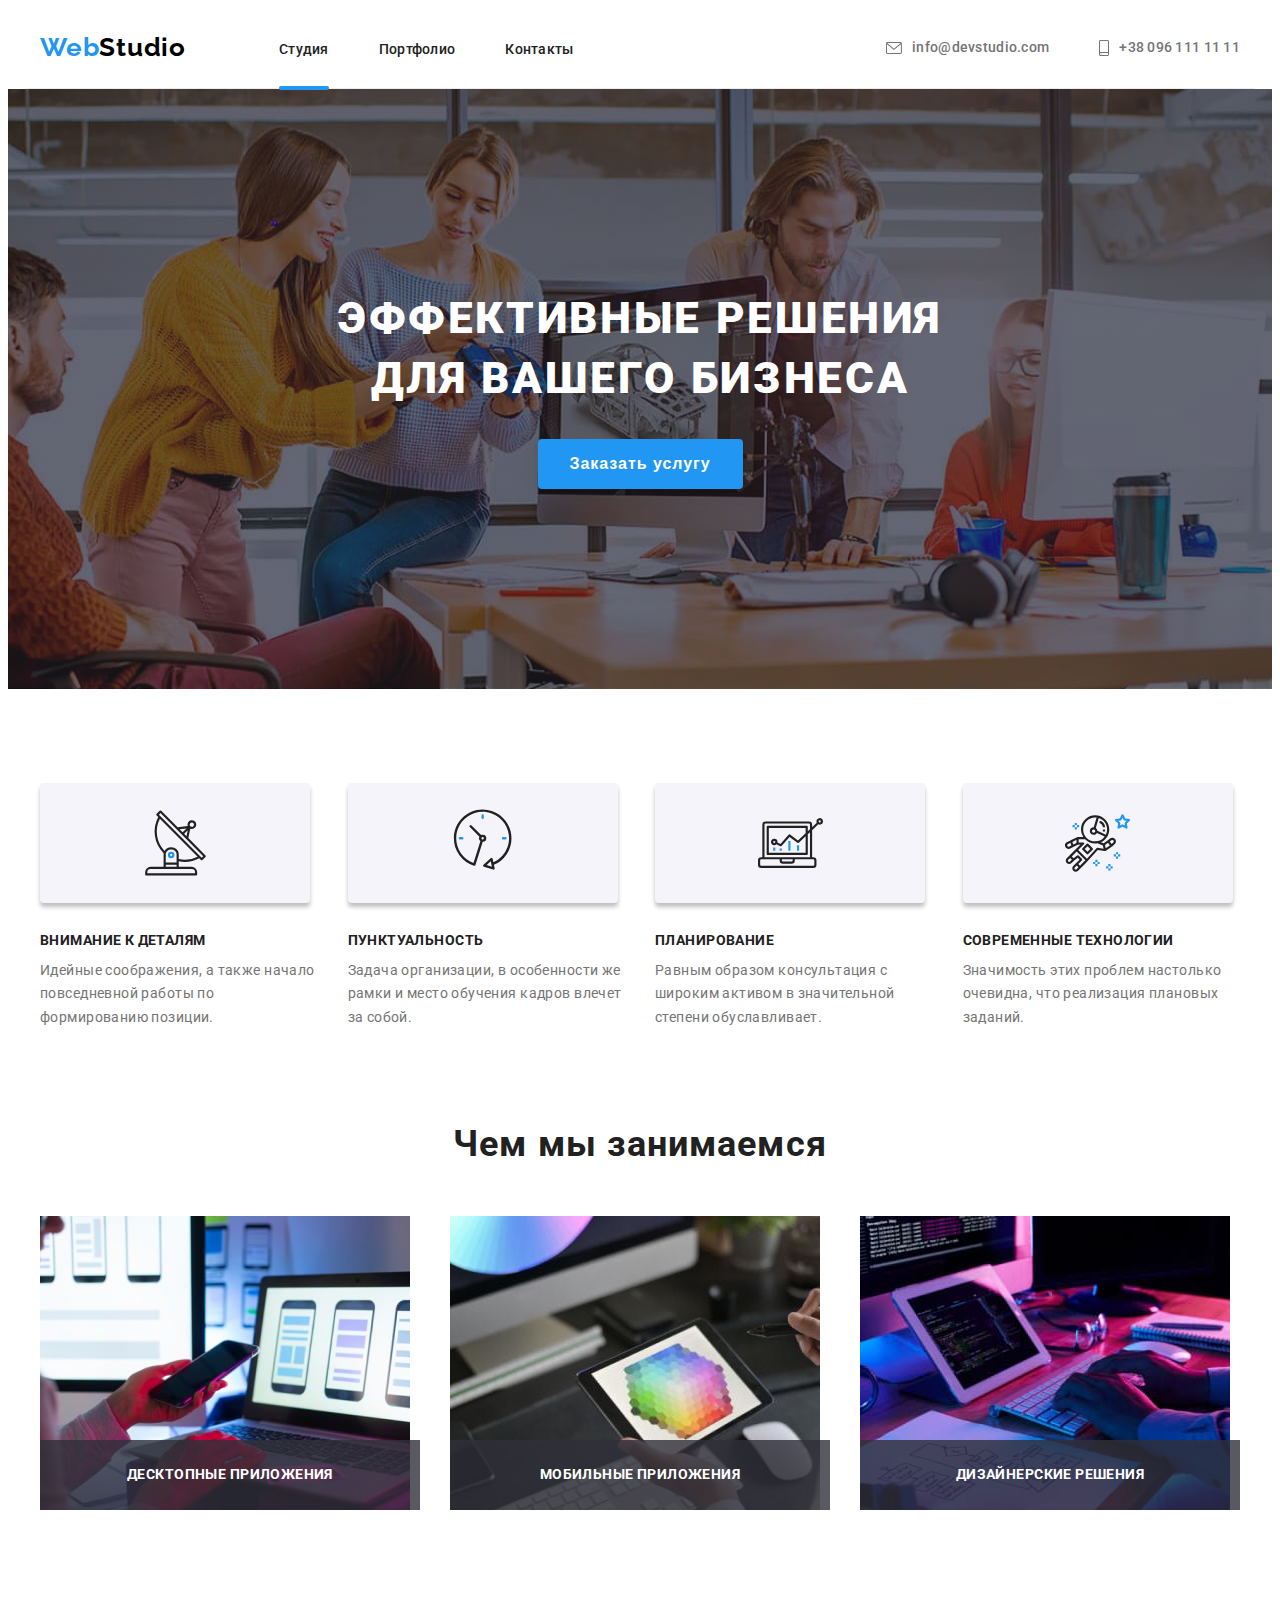
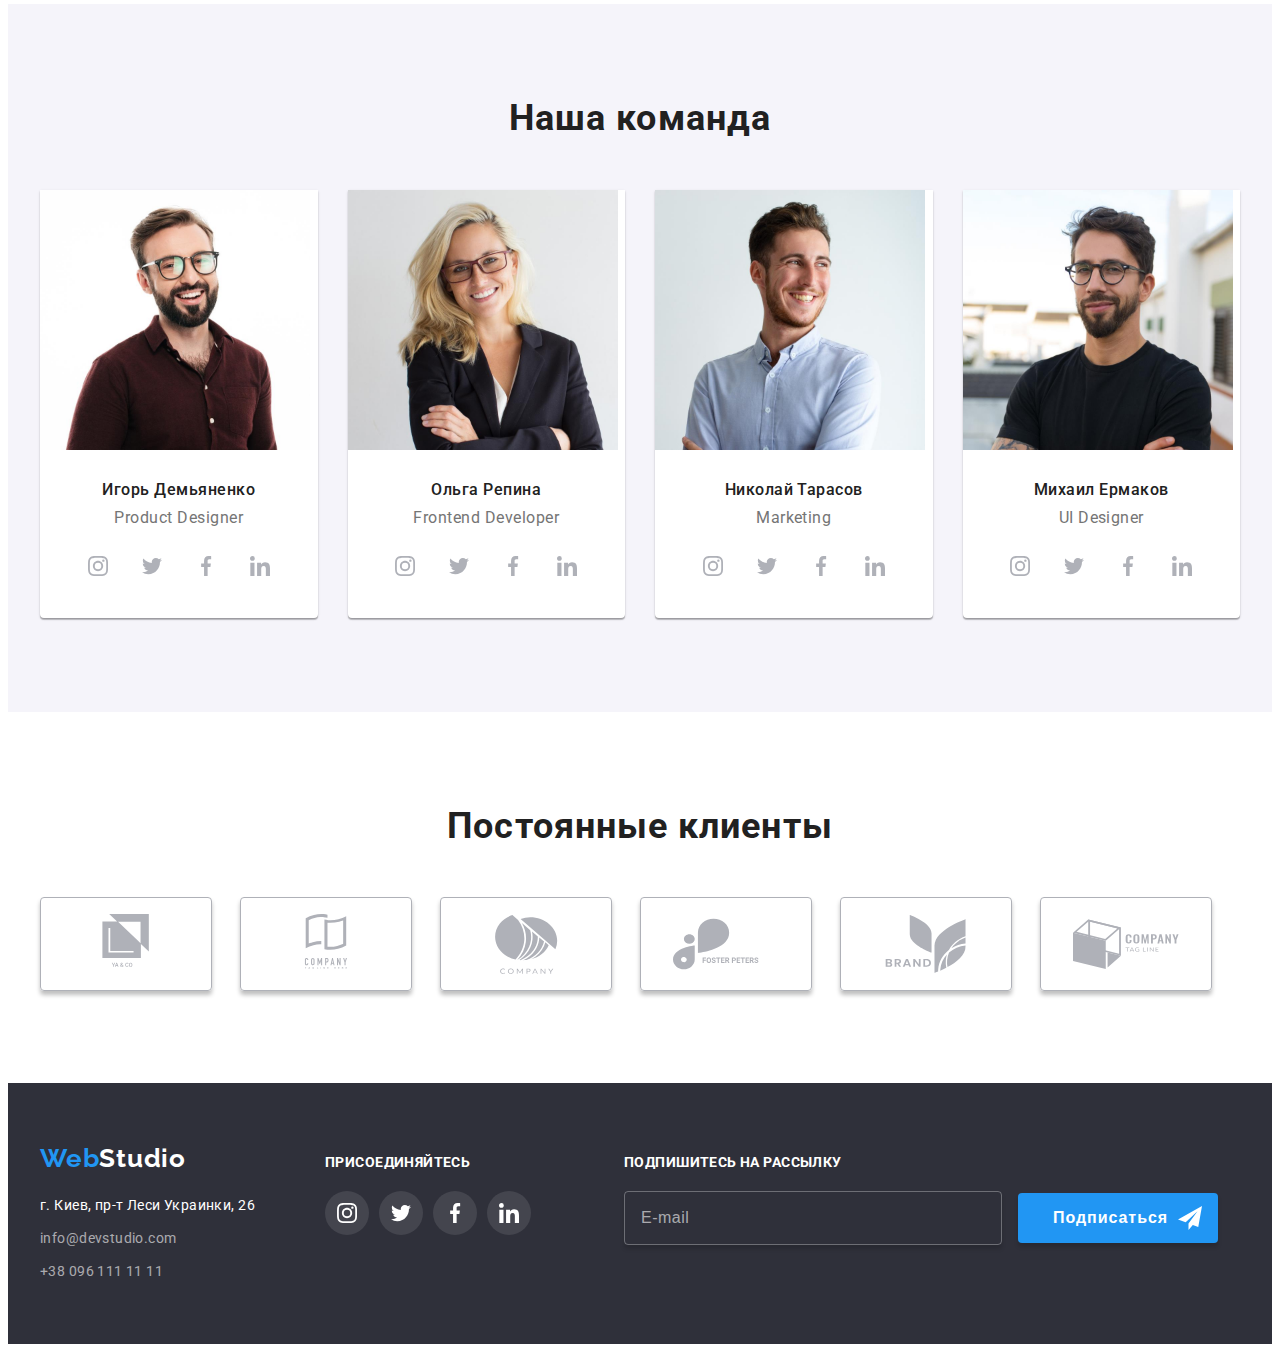
==== index.html @ 926da6ce "start-hw-8" ====
<!DOCTYPE html>
<html lang="ru">
  <head>
    <meta charset="UTF-8" />
    <meta http-equiv="X-UA-Compatible" content="IE=edge" />
    <meta name="viewport" content="width=device-width, initial-scale=1.0" />
    <title>Document</title>
    <link
      href="https://fonts.googleapis.com/css2?family=Raleway:wght@700&family=Roboto:wght@400;500;700;900&display=swap"
      rel="stylesheet"
    />
    <link
      rel="stylesheet"
      href="https://cdnjs.cloudflare.com/ajax/libs/modern-normalize/1.1.0/modern-normalize.min.css"
      integrity="sha512-wpPYUAdjBVSE4KJnH1VR1HeZfpl1ub8YT/NKx4PuQ5NmX2tKuGu6U/JRp5y+Y8XG2tV+wKQpNHVUX03MfMFn9Q=="
      crossorigin="anonymous"
      referrerpolicy="no-referrer"
    />
    <link rel="stylesheet" href="./css/main.min.css" />
  </head>

  <body>
    <header class="header">
      <div class="header__container container">
        <nav class="header__navigation">
          <a class="logo header__logo" href="./index.html"
            >Web<span class="logo__text">Studio</span></a
          >
          <ul class="page">
            <li class="page__item">
              <a href="./index.html" class="page__link page__link--current"
                >Студия</a
              >
            </li>
            <li class="page__item">
              <a href="./portfolio.html" class="page__link">Портфолио</a>
            </li>
            <li class="page__item">
              <a href="" class="page__link">Контакты</a>
            </li>
          </ul>
        </nav>
        <ul class="personal-date">
          <li class="personal-date__item">
            <a
              href="mailto:info@devstudio.com"
              class="personal-date__link link"
            >
              <svg class="personal-date__icon" width="16" height="12">
                <use href="./images/icons.svg#icon-mail"></use>
              </svg>
              info@devstudio.com</a
            >
          </li>
          <li class="personal-date__item">
            <a href="tel:+380961111111" class="personal-date__link link">
              <svg class="personal-date__icon" width="10" height="16">
                <use href="./images/icons.svg#icon-smartphone"></use>
              </svg>
              +38 096 111 11 11</a
            >
          </li>
        </ul>
      </div>
    </header>
    <main>
      <section class="hero">
        <div class="container">
          <h1 class="hero__title">Эффективные решения для вашего бизнеса</h1>
          <button type="button" class="hero__btn btn" data-modal-open>
            Заказать услугу
          </button>
        </div>
      </section>
      <section class="section">
        <div class="container">
          <h2 class="visually-hidden">Особенности</h2>
          <ul class="specificity">
            <li class="specificity__item">
              <div class="specificity__container">
                <svg class="specificity__icon">
                  <use href="./images/icons.svg#icon-antenna"></use>
                </svg>
              </div>
              <h3 class="specificity__title">Внимание к деталям</h3>
              <p class="specificity__text">
                Идейные соображения, а также начало повседневной работы по
                формированию позиции.
              </p>
            </li>
            <li class="specificity__item">
              <div class="specificity__container">
                <svg class="specificity__icon">
                  <use href="./images/icons.svg#icon-clock"></use>
                </svg>
              </div>
              <h3 class="specificity__title">Пунктуальность</h3>
              <p class="specificity__text">
                Задача организации, в особенности же рамки и место обучения
                кадров влечет за собой.
              </p>
            </li>
            <li class="specificity__item">
              <div class="specificity__container">
                <svg class="specificity__icon">
                  <use href="./images/icons.svg#icon-diagram"></use>
                </svg>
              </div>
              <h3 class="specificity__title">Планирование</h3>
              <p class="specificity__text">
                Равным образом консультация с широким активом в значительной
                степени обуславливает.
              </p>
            </li>
            <li class="specificity__item">
              <div class="specificity__container">
                <svg class="specificity__icon">
                  <use href="./images/icons.svg#icon-astronaut"></use>
                </svg>
              </div>
              <h3 class="specificity__title">Современные технологии</h3>
              <p class="specificity__text">
                Значимость этих проблем настолько очевидна, что реализация
                плановых заданий.
              </p>
            </li>
          </ul>
        </div>
      </section>
      <section class="section section--no-pading">
        <div class="container">
          <h2 class="section__title">Чем мы занимаемся</h2>
          <ul class="about list">
            <li class="about__item">
              <div class="about__wraper">
                <img
                  src="./images/hobby_1.jpg"
                  alt="Увлечения нашей команды"
                  width="370"
                />
                <p class="about__text">Десктопные приложения</p>
              </div>
            </li>
            <li class="about__item">
              <div class="about__wraper">
                <img
                  src="./images/hobby_2.jpg"
                  alt="Увлечения нашей команды"
                  width="370"
                />
                <p class="about__text">Мобильные приложения</p>
              </div>
            </li>
            <li class="about__item">
              <div class="about__wraper">
                <img
                  src="./images/hobby_3.jpg"
                  alt="Увлечения нашей команды"
                  width="370"
                />
                <p class="about__text">Дизайнерские решения</p>
              </div>
            </li>
          </ul>
        </div>
      </section>
      <section class="section section--color-white">
        <div class="container">
          <h2 class="section__title">Наша команда</h2>
          <ul class="team">
            <li class="team__item">
              <img src="./images/team_4.jpg" alt="наша команда" width="270" />
              <div class="team__container">
                <h3 class="team__title">Игорь Демьяненко</h3>
                <p class="team__text">Product Designer</p>
                <ul class="social">
                  <li class="social__item">
                    <a href="" class="social__link">
                      <svg class="social__icon" height="20">
                        <use href="./images/icons.svg#icon-instagram"></use>
                      </svg>
                    </a>
                  </li>
                  <li class="social__item">
                    <a href="" class="social__link">
                      <svg class="social__icon" height="20">
                        <use href="./images/icons.svg#icon-twitter"></use>
                      </svg>
                    </a>
                  </li>
                  <li class="social__item">
                    <a href="" class="social__link">
                      <svg class="social__icon" height="20">
                        <use href="./images/icons.svg#icon-facebook"></use>
                      </svg>
                    </a>
                  </li>
                  <li class="social__item">
                    <a href="" class="social__link">
                      <svg class="social__icon" height="20">
                        <use href="./images/icons.svg#icon-linkedin"></use>
                      </svg>
                    </a>
                  </li>
                </ul>
              </div>
            </li>
            <li class="team__item">
              <img src="./images/team_1.jpg" alt="наша команда" width="270" />
              <div class="team__container">
                <h3 class="team__title">Ольга Репина</h3>
                <p class="team__text">Frontend Developer</p>
                <ul class="social">
                  <li class="social__item">
                    <a href="" class="social__link">
                      <svg class="social__icon" height="20">
                        <use href="./images/icons.svg#icon-instagram"></use>
                      </svg>
                    </a>
                  </li>
                  <li class="social__item">
                    <a href="" class="social__link">
                      <svg class="social__icon" height="20">
                        <use href="./images/icons.svg#icon-twitter"></use>
                      </svg>
                    </a>
                  </li>
                  <li class="social__item">
                    <a href="" class="social__link">
                      <svg class="social__icon" height="20">
                        <use href="./images/icons.svg#icon-facebook"></use>
                      </svg>
                    </a>
                  </li>
                  <li class="social__item">
                    <a href="" class="social__link">
                      <svg class="social__icon" height="20">
                        <use href="./images/icons.svg#icon-linkedin"></use>
                      </svg>
                    </a>
                  </li>
                </ul>
              </div>
            </li>
            <li class="team__item">
              <img src="./images/team_2.jpg" alt="наша команда" width="270" />
              <div class="team__container">
                <h3 class="team__title">Николай Тарасов</h3>
                <p class="team__text">Marketing</p>
                <ul class="social">
                  <li class="social__item">
                    <a href="" class="social__link">
                      <svg class="social__icon" height="20">
                        <use href="./images/icons.svg#icon-instagram"></use>
                      </svg>
                    </a>
                  </li>
                  <li class="social__item">
                    <a href="" class="social__link">
                      <svg class="social__icon" height="20">
                        <use href="./images/icons.svg#icon-twitter"></use>
                      </svg>
                    </a>
                  </li>
                  <li class="social__item">
                    <a href="" class="social__link">
                      <svg class="social__icon" height="20">
                        <use href="./images/icons.svg#icon-facebook"></use>
                      </svg>
                    </a>
                  </li>
                  <li class="social__item">
                    <a href="" class="social__link">
                      <svg class="social__icon" height="20">
                        <use href="./images/icons.svg#icon-linkedin"></use>
                      </svg>
                    </a>
                  </li>
                </ul>
              </div>
            </li>
            <li class="team__item">
              <img src="./images/team_3.jpg" alt="наша команда" width="270" />
              <div class="team__container">
                <h3 class="team__title">Михаил Ермаков</h3>
                <p class="team__text">UI Designer</p>
                <ul class="social">
                  <li class="social__item">
                    <a href="" class="social__link">
                      <svg class="social__icon" height="20">
                        <use href="./images/icons.svg#icon-instagram"></use>
                      </svg>
                    </a>
                  </li>
                  <li class="social__item">
                    <a href="" class="social__link">
                      <svg class="social__icon" height="20">
                        <use href="./images/icons.svg#icon-twitter"></use>
                      </svg>
                    </a>
                  </li>
                  <li class="social__item">
                    <a href="" class="social__link">
                      <svg class="social__icon" height="20">
                        <use href="./images/icons.svg#icon-facebook"></use>
                      </svg>
                    </a>
                  </li>
                  <li class="social__item">
                    <a href="" class="social__link">
                      <svg class="social__icon" height="20">
                        <use href="./images/icons.svg#icon-linkedin"></use>
                      </svg>
                    </a>
                  </li>
                </ul>
              </div>
            </li>
          </ul>
        </div>
      </section>
      <section class="section">
        <div class="container">
          <h2 class="section__title">Постоянные клиенты</h2>
          <ul class="clients">
            <li class="clients__item">
              <a href="" class="clients__link">
                <svg class="clients__icon" width="106" height="60">
                  <use href="./images/icons.svg#icon-company-1"></use>
                </svg>
              </a>
            </li>
            <li class="clients__item">
              <a href="" class="clients__link">
                <svg class="clients__icon" width="106" height="60">
                  <use href="./images/icons.svg#icon-company-2"></use>
                </svg>
              </a>
            </li>
            <li class="clients__item">
              <a href="" class="clients__link">
                <svg class="clients__icon" width="106" height="60">
                  <use href="./images/icons.svg#icon-company-3"></use>
                </svg>
              </a>
            </li>
            <li class="clients__item">
              <a href="" class="clients__link">
                <svg class="clients__icon" width="106" height="60">
                  <use href="./images/icons.svg#icon-company-4"></use>
                </svg>
              </a>
            </li>
            <li class="clients__item">
              <a href="" class="clients__link">
                <svg class="clients__icon" width="106" height="60">
                  <use href="./images/icons.svg#icon-company-5"></use>
                </svg>
              </a>
            </li>
            <li class="clients__item">
              <a href="" class="clients__link">
                <svg class="clients__icon" width="106" height="60">
                  <use href="./images/icons.svg#icon-company-6"></use>
                </svg>
              </a>
            </li>
          </ul>
        </div>
      </section>
    </main>
    <footer class="footer">
      <div class="container footer__wrap">
        <div class="footer__adres">
          <a class="logo footer__link" href="./index.html"
            >Web<span class="logo">Studio</span></a
          >
          <address class="adres">
            <ul class="adres__list">
              <li class="adres__item">
                <a
                  href="https://goo.gl/maps/y4soio12tymZy6jWA"
                  target="_blank"
                  rel="noopener noreferrer"
                  class="adres__link"
                  >г. Киев, пр-т Леси Украинки, 26</a
                >
              </li>
              <li class="adres__item">
                <a href="mailto:info@devstudio.com" class="adres__date link"
                  >info@devstudio.com</a
                >
              </li>
              <li class="adres__item">
                <a href="tel:+380961111111" class="adres__date link"
                  >+38 096 111 11 11</a
                >
              </li>
            </ul>
          </address>
        </div>
        <div class="footer-social">
          <h2 class="footer-social__title">присоединяйтесь</h2>
          <ul class="social">
            <li class="social__item">
              <a href="" class="social__link footer-social--color">
                <svg class="social__icon" height="20">
                  <use href="./images/icons.svg#icon-instagram"></use>
                </svg>
              </a>
            </li>
            <li class="social__item">
              <a href="" class="social__link footer-social--color">
                <svg class="social__icon" height="20">
                  <use href="./images/icons.svg#icon-twitter"></use>
                </svg>
              </a>
            </li>
            <li class="social__item">
              <a href="" class="social__link footer-social--color">
                <svg class="social__icon" height="20">
                  <use href="./images/icons.svg#icon-facebook"></use>
                </svg>
              </a>
            </li>
            <li class="social__item">
              <a href="" class="social__link footer-social--color">
                <svg class="social__icon" height="20">
                  <use href="./images/icons.svg#icon-linkedin"></use>
                </svg>
              </a>
            </li>
          </ul>
        </div>
        <div class="mailing__wrap">
          <h2 class="footer-social__title">Подпишитесь на рассылку</h2>
          <form action="#">
            <input
              type="email"
              name="email-footer"
              placeholder="E-mail"
              class="mailing__mail"
            />
            <button type="submit" class="mailing__btn btn">
              <span class="mailing__btn--wrap">
                Подписаться<svg class="mailing__picture" width="24" height="24">
                  <use href="./images/icons.svg#icon-send"></use>
                </svg>
              </span>
            </button>
          </form>
        </div>
      </div>
    </footer>
    <div class="backdrop is-hidden" data-modal>
      <div class="modal">
        <button type="button" class="modal__close" data-modal-close>
          <svg class="close__icon" width="18" height="18">
            <use href="./images/icons.svg#icon-close"></use>
          </svg>
        </button>
        <div class="form__container">
          <h2 class="form__title">Оставьте свои данные, мы вам перезвоним</h2>
          <form action="#">
            <div class="form__wrap">
              <label for="user-name" class="form__label">Имя</label>
              <div class="form__box">
                <input
                  type="text"
                  id="user-name"
                  name="user-name"
                  class="form__input"
                />
                <svg class="form__svg" width="18" height="18">
                  <use href="./images/icons.svg#icon-person"></use>
                </svg>
              </div>
            </div>
            <div class="form__wrap">
              <label for="user-phone" class="form__label">Телефон</label>
              <div class="form__box">
                <input
                  type="tel"
                  id="user-phone"
                  name="user-phone"
                  class="form__input"
                />
                <svg class="form__svg" width="18" height="18">
                  <use href="./images/icons.svg#icon-phone"></use>
                </svg>
              </div>
            </div>
            <div class="form__wrap">
              <label for="user-email" class="form__label">Почта</label>
              <div class="form__box">
                <input
                  type="email"
                  id="user-email"
                  name="user-email"
                  class="form__input"
                />
                <svg class="form__svg" width="18" height="18">
                  <use href="./images/icons.svg#icon-email"></use>
                </svg>
              </div>
            </div>
            <div class="form__wrap">
              <label for="form-comment" class="form__label">Комментарий</label>
              <textarea
                name="form-comment"
                id="form-comment"
                class="form__input comment--textarea"
                placeholder="Введите текст"
              ></textarea>
            </div>
            <div class="form__wrap">
              <input
                type="checkbox"
                name="policy"
                id="modal-check"
                class="check__input visually-hidden"
              />
              <label for="modal-check" class="check__label">
                <span class="check__box">
                  <svg class="check__icon" width="16" height="15">
                    <use href="./images/icons.svg#icon-check"></use></svg></span
                >Соглашаюсь с рассылкой и принимаю
                <a href="#" class="check__link"> Условия договора</a></label
              >
            </div>
            <div class="form-btn__wrap">
              <button type="submit" class="btn">Отправить</button>
            </div>
          </form>
        </div>
      </div>
    </div>
    <script src="./js/modal.js"></script>
  </body>
</html>
---- css/main.min.css ----
:root{--main-title-color: #ffffff;--second-title-color: #212121;--first-text-color: #212121;--second-text-color: #757575;--third-text-color: #ffffff;--accent-text-color: rgba(255, 255, 255, 0.6);--accent-color: #2196f3}.visually-hidden{position:absolute;white-space:nowrap;width:1px;height:1px;overflow:hidden;border:0;padding:0;clip:rect(0 0 0 0);clip-path:inset(50%);margin:-1px}p,h1,h2,h3,h4,h5,h6{margin:0}ul{list-style:none;margin:0;padding:0}button{cursor:pointer}img{display:block;max-width:100%;height:auto}body{font-family:"Roboto", sans-serif}address{font-style:normal}a{text-decoration:none}.section{padding:94px 0}.section--no-pading{padding-top:0}.section--color-white{background-color:#f5f4fa}.section__title{font-weight:700;font-size:36px;line-height:1.16;letter-spacing:0.03em;color:var(--second-title-color);margin-bottom:50px;text-align:center}.container{width:1200px;padding-left:15px;padding-right:15px;margin:0 auto}.logo{font-family:Raleway;font-weight:700;font-size:26px;line-height:1.19;letter-spacing:0.03em;color:var(--accent-color)}.logo__text{color:#000000}.footer-link .logo{color:#ffffff}.btn{font-weight:700;font-size:16px;line-height:1.87;letter-spacing:0.06em;cursor:pointer;min-width:200px;padding:10px;background-color:var(--accent-color);color:var(--third-text-color);border-color:transparent;border-radius:4px;border:none;box-shadow:0px 4px 4px rgba(0,0,0,0.15)}.page__link--current{color:var(--accent-color)}.page__link--current::after{content:"";width:100%;height:4px;background-color:var(--accent-color);border-radius:2px;position:absolute;left:0;bottom:-1px}.personal-date{display:flex;margin-left:auto}.personal-date__item{margin-left:50px}.personal-date__item:first-child{margin-left:0}.personal-date__link{font-weight:500;font-size:14px;line-height:1.14;letter-spacing:0.02em;color:var(--second-text-color);display:flex;justify-content:center;align-items:center;padding-top:32px;padding-bottom:32px;transition:color 250ms cubic-bezier(0.4, 0, 0.2, 1)}.personal-date__link:hover,.personal-date__link:focus{color:var(--accent-color)}.personal-date__icon{margin-right:10px;fill:currentColor}.social{display:flex;justify-content:center}.social__item{margin-right:10px}.social__item:last-child{margin-right:0}.social__link{width:44px;height:44px;display:flex;justify-content:center;align-items:center;border-radius:50%;color:#afb1b8;transition:color 250ms cubic-bezier(0.4, 0, 0.2, 1),background-color 250ms cubic-bezier(0.4, 0, 0.2, 1)}.social__link:hover,.social__link:focus{background-color:var(--accent-color);color:var(--third-text-color)}.social__icon{fill:currentColor;width:20px;height:20px}.adres__item{margin-bottom:9px}.adres__item:last-child{margin-bottom:0}.adres__link{font-size:14px;line-height:1.71;letter-spacing:0.03em;color:var(--third-text-color);transition:color 250ms cubic-bezier(0.4, 0, 0.2, 1)}.adres__link:hover,.adres__link:focus{color:var(--accent-color)}.adres__date{font-size:14px;line-height:1.71;letter-spacing:0.03em;color:var(--accent-text-color);transition:color 250ms cubic-bezier(0.4, 0, 0.2, 1)}.adres__date:hover,.adres__date:focus{color:var(--accent-color)}.mailing__mail{width:358px;height:50px;margin-right:12px;background-color:transparent;border:1px solid rgba(255,255,255,0.3);box-shadow:0px 4px 4px rgba(0,0,0,0.15);border-radius:4px;padding-left:16px;color:var(--third-text-color);outline:none}.mailing__mail::placeholder{font-weight:400;font-size:16px;line-height:1.25;letter-spacing:0.03em;color:rgba(255,255,255,0.6)}.mailing__mail:focus,.mailing__mail:hover{border-color:var(--accent-color)}.mailing__btn{padding-left:29px}.mailing__picture{margin-left:10px;fill:#ffffff}.mailing__btn--wrap{display:flex;justify-content:center;align-items:center}.page{display:flex}.page__item{margin-right:50px}.page__item:last-child{margin-right:0}.page__link{font-weight:500;font-size:14px;line-height:1.14;letter-spacing:0.02em;color:var(--first-text-color);padding-top:32px;padding-bottom:32px;transition:color 250ms cubic-bezier(0.4, 0, 0.2, 1);position:relative}.page__link:hover,.page__link:focus{color:var(--accent-color)}.backdrop{width:100vw;height:100vh;background:rgba(0,0,0,0.2);position:fixed;top:0;left:0;transition:opacity 300ms cubic-bezier(0.4, 0, 0.2, 1),visibility 300ms cubic-bezier(0.4, 0, 0.2, 1)}.backdrop.is-hidden .modal{transform:scale(0.5) translateY(-500px) translateX(-2500px) rotate(-90deg)}.modal{width:528px;min-height:581px;background-color:#ffffff;position:absolute;top:50%;left:50%;transform:scale(1) translate(-50%, -50%);transition:transform 1000ms cubic-bezier(0.4, 0, 0.2, 1);box-shadow:0px 1px 3px rgba(0,0,0,0.12),0px 1px 1px rgba(0,0,0,0.14),0px 2px 1px rgba(0,0,0,0.2);border-radius:4px}.modal__close{position:absolute;top:10px;right:10px;width:30px;height:30px;background-color:transparent;border:1px solid #999999;border-radius:50%;display:flex;align-items:center;justify-content:center;transition:border-color 250ms cubic-bezier(0.4, 0, 0.2, 1),fill 250ms cubic-bezier(0.4, 0, 0.2, 1)}.modal__close:hover,.close-icon .modal-close:focus .close__icon{fill:var(--accent-color);border-color:var(--accent-color)}.is-hidden{visibility:hidden;opacity:0;pointer-events:none}.form__container{padding:40px}.form__title{font-weight:700;font-size:20px;line-height:1.15;text-align:center;letter-spacing:0.03em;margin-bottom:12px;color:#212121}.form__wrap{margin-bottom:10px}.form__wrap .form__wrap:nth-child(4){margin-bottom:20px}.form__input{display:block;width:100%;height:40px;padding-left:42px;border:1px solid rgba(33,33,33,0.2);border-radius:4px;outline:none;transition:fill 250ms cubic-bezier(0.4, 0, 0.2, 1),border-color 250ms cubic-bezier(0.4, 0, 0.2, 1)}.form__input:hover,.form__input:focus{border-color:var(--accent-color)}.form__input:hover+.form__svg,.form__input:focus+.form__svg{fill:var(--accent-color)}.form__box{position:relative}.form__svg{position:absolute;left:12px;top:50%;transform:translateY(-50%);outline:none}.form__label{font-weight:400;font-size:12px;line-height:1.16;letter-spacing:0.01em;color:#757575}.form-btn__wrap{display:flex;justify-content:center;width:100%}.check__label{font-weight:400;font-size:14px;line-height:1.71;letter-spacing:0.03em;display:flex;justify-content:center;align-items:center;margin-bottom:30px;color:var(--second-text-color)}.check__box{width:16px;height:15px;border:2px solid #212121;margin-right:8px;display:flex;justify-content:center;align-items:center;border-radius:1px}.check__icon{fill:#ffffff}.check__link{color:var(--accent-color);margin-left:3px;text-decoration-line:underline;text-underline-position:under}.check__input:checked+.check__label .check__box{background-color:var(--accent-color);border:none}.comment--textarea{height:120px;resize:none;padding:16px 12px}.comment--textarea::placeholder{font-weight:400;font-size:12px;line-height:1.16;letter-spacing:0.01em;color:rgba(117,117,117,0.5)}.header__container{display:flex;align-items:center;border-bottom:1px solid #ececec}.header__navigation{display:flex;align-items:center}.header__logo{padding-top:24px;padding-bottom:25px;margin-right:93px}.hero{background-color:#2f303a;padding:200px 0;text-align:center;background-image:linear-gradient(rgba(47,48,58,0.4), rgba(47,48,58,0.4)),url(../images/hero-bg.jpg);background-repeat:no-repeat;background-position:center;background-size:cover;max-width:1600px;margin:0 auto}.hero__title{font-weight:900;font-size:44px;line-height:1.36;letter-spacing:0.06em;text-transform:uppercase;color:var(--main-title-color);margin-bottom:30px;margin-left:auto;margin-right:auto;width:696px}.hero__btn{display:inline-block;padding-left:32px;padding-right:32px}.specificity{display:flex;margin-right:-30px}.specificity__item{flex-basis:calc(100% / 4 - 30px);margin-right:30px}.specificity__title{font-weight:700;font-size:14px;line-height:1.14;letter-spacing:0.03em;text-transform:uppercase;color:var(--first-text-color);margin-bottom:10px}.specificity__text{font-size:14px;line-height:1.71;letter-spacing:0.03em;color:var(--second-text-color)}.specificity__container{display:flex;justify-content:center;align-items:center;width:270px;height:120px;box-shadow:0px 4px 4px rgba(0,0,0,0.25);background-color:#f5f4fa;border-radius:4px;margin-bottom:30px}.specificity__icon{width:65px;height:70px}.about{display:flex;flex-wrap:wrap;margin-right:-30px;margin-bottom:-30px}.about__item{flex-basis:calc(100% / 3 - 30px);margin-right:30px;margin-bottom:30px;width:100%;height:100%}.about__wraper{position:relative}.about__text{width:100%;height:70px;font-weight:700;font-size:14px;line-height:1.14;letter-spacing:0.03em;text-transform:uppercase;display:flex;justify-content:center;align-items:center;color:var(--main-title-color);background:rgba(47,48,58,0.8);position:absolute;left:0;bottom:0}.team{display:flex;flex-wrap:wrap;margin-right:-30px;margin-bottom:-30px}.team__item{flex-basis:calc(100% / 4 - 30px);margin-right:30px;margin-bottom:30px;text-align:center;box-shadow:0px 1px 3px rgba(0,0,0,0.12),0px 1px 1px rgba(0,0,0,0.14),0px 2px 1px rgba(0,0,0,0.2);border-radius:0px 0px 4px 4px;background-color:#ffffff}.team__container{padding-top:30px;padding-bottom:30px}.team__title{font-weight:500;font-size:16px;line-height:19px;letter-spacing:0.03em;color:var(--first-text-color);margin-bottom:10px}.team__text{font-size:16px;line-height:1.18;letter-spacing:0.03em;color:var(--second-text-color);margin-bottom:16px}.clients{display:flex;margin-right:-30px;margin-bottom:-30px}.clients__item{margin-right:30px;margin-bottom:30px;width:170px;height:92px}.clients__link{display:flex;flex-basis:calc(100% / 6 - 30px);box-shadow:0px 4px 4px rgba(0,0,0,0.25);border:1px solid #afb1b8;border-radius:4px;justify-content:center;align-items:center;width:100%;height:100%;fill:#afb1b8;outline:none;transition:color 250ms cubic-bezier(0.4, 0, 0.2, 1),fill 250ms cubic-bezier(0.4, 0, 0.2, 1)}.clients__link:hover,.clients__link:focus{fill:var(--accent-color);border-color:var(--accent-color)}.footer{background-color:#2f303a;padding-top:60px;padding-bottom:60px}.footer__wrap{display:flex;align-items:baseline}.footer__link{margin-bottom:20px;display:inline-block}.footer__link span{color:#ffffff}.footer__adres{margin-right:70px}.footer-social{margin-right:93px}.footer-social__title{font-weight:700px;font-size:14px;line-height:1.14;letter-spacing:0.03em;text-transform:uppercase;color:var(--main-title-color);margin-bottom:20px}.footer-social--color{background-color:rgba(255,255,255,0.1)}.footer-social--color svg{fill:#ffffff}.portfolio{display:flex;justify-content:center;margin-bottom:50px}.portfolio__item{margin-right:8px}.portfolio__item:last-child{margin-right:0}.portfolio__btn{font-weight:500;font-size:16px;line-height:1.62;letter-spacing:0.03em;color:var(--first-text-color);cursor:pointer;padding:6px 22px;background:#f5f4fa;border-radius:4px;border:none;transition:color 250ms cubic-bezier(0.4, 0, 0.2, 1),background-color 250ms cubic-bezier(0.4, 0, 0.2, 1),box-shadow 250ms cubic-bezier(0.4, 0, 0.2, 1)}.portfolio__btn:hover,.portfolio__btn:focus{background-color:var(--accent-color);color:#ffffff;box-shadow:0px 3px 1px rgba(0,0,0,0.1),0px 1px 2px rgba(0,0,0,0.08),0px 2px 2px rgba(0,0,0,0.12);border-radius:4px}.cart{display:flex;flex-wrap:wrap;margin-right:-30px;margin-bottom:-30px}.cart__item{flex-basis:calc(100% / 3 - 30px);margin-right:30px;margin-bottom:30px;display:flex}.cart__link{transition:box-shadow 250ms cubic-bezier(0.4, 0, 0.2, 1)}.cart__link:hover .cart__label,.cart__link:focus .cart__label{transform:translateY(0)}.cart__link:focus,.cart__link:hover{box-shadow:0px 4px 4px rgba(0,0,0,0.25)}.cart__title{font-weight:700;font-size:18px;line-height:2;letter-spacing:0.06em;color:var(--second-title-color);margin-bottom:4px}.cart__text{font-size:16px;line-height:1.87;letter-spacing:0.03em;color:var(--second-text-color)}.cart__box{padding:20px 24px;border:1px solid #eeeeee;border-top:0px}.cart__wrap{position:relative;overflow:hidden}.cart__label{font-weight:400;font-size:18px;line-height:1.56;letter-spacing:0.03em;color:var(--third-text-color);background-color:rgba(33,150,243,0.9);position:absolute;left:0px;top:0;width:100%;height:100%;padding:63px 23px;transform:translateY(100%);transition:transform 250ms cubic-bezier(0.4, 0, 0.2, 1)}
/*# sourceMappingURL=main.min.css.map */
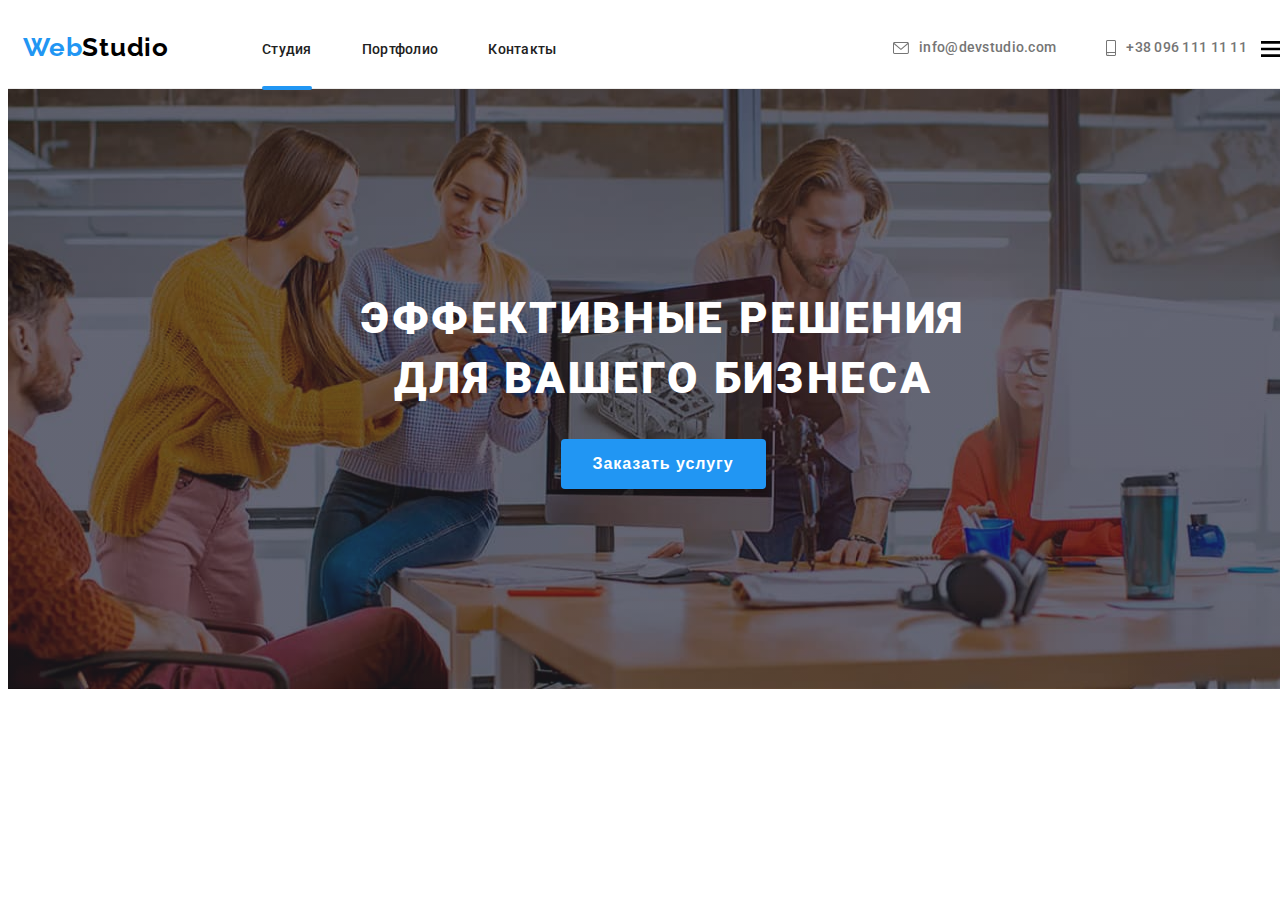
==== commit 45c6375d: "burger" ====
--- a/index.html
+++ b/index.html
@@ -42,10 +42,7 @@
         </nav>
         <ul class="personal-date">
           <li class="personal-date__item">
-            <a
-              href="mailto:info@devstudio.com"
-              class="personal-date__link link"
-            >
+            <a href="mailto:info@devstudio.com" class="personal-date__link">
               <svg class="personal-date__icon" width="16" height="12">
                 <use href="./images/icons.svg#icon-mail"></use>
               </svg>
@@ -53,7 +50,7 @@
             >
           </li>
           <li class="personal-date__item">
-            <a href="tel:+380961111111" class="personal-date__link link">
+            <a href="tel:+380961111111" class="personal-date__link">
               <svg class="personal-date__icon" width="10" height="16">
                 <use href="./images/icons.svg#icon-smartphone"></use>
               </svg>
@@ -61,6 +58,65 @@
             >
           </li>
         </ul>
+        <button type="button" class="burger--open">
+          <svg class="mobail__icon" width="40" height="40">
+            <use href="./images/icons.svg#icon-menu"></use>
+          </svg>
+        </button>
+      </div>
+      <div class="mobail__burger is-hidden">
+        <div class="mobail__container">
+          <div class="mobail__block--top">
+            <button type="button" class="burger--close">
+              <svg class="mobail__icon" width="40" height="40">
+                <use href="./images/icons.svg#icon-close"></use>
+              </svg>
+            </button>
+            <ul class="page-mob">
+              <li class="page-mob__item">
+                <a
+                  href="./index.html"
+                  class="page-mob__link page__link--current"
+                  >Студия</a
+                >
+              </li>
+              <li class="page-mob__item">
+                <a href="./portfolio.html" class="page-mob__link">Портфолио</a>
+              </li>
+              <li class="page-mob__item">
+                <a href="" class="page-mob__link">Контакты</a>
+              </li>
+            </ul>
+          </div>
+          <div class="mobail_block--bottom">
+            <ul class="personal-mob">
+              <li class="personal-mob__item">
+                <a href="tel:+380961111111" class="personal-mob__link">
+                  +38 096 111 11 11</a
+                >
+              </li>
+              <li class="personal-mob__item">
+                <a href="mailto:info@devstudio.com" class="personal-mob__link">
+                  info@devstudio.com</a
+                >
+              </li>
+            </ul>
+            <ul class="mob-social">
+              <li class="mob-social__item">
+                <a href="#" class="mob-social__link">Instagram</a>
+              </li>
+              <li class="mob-social__item">
+                <a href="#" class="mob-social__link">Twitter</a>
+              </li>
+              <li class="mob-social__item">
+                <a href="#" class="mob-social__link">Facebook</a>
+              </li>
+              <li class="mob-social__item">
+                <a href="#" class="mob-social__link">LinkedIn</a>
+              </li>
+            </ul>
+          </div>
+        </div>
       </div>
     </header>
     <main>
@@ -72,7 +128,7 @@
           </button>
         </div>
       </section>
-      <section class="section">
+      <!-- <section class="section">
         <div class="container">
           <h2 class="visually-hidden">Особенности</h2>
           <ul class="specificity">
@@ -127,13 +183,18 @@
           </ul>
         </div>
       </section>
-      <section class="section section--no-pading">
+      -->
+      <!-- <section class="section section--no-pading">
         <div class="container">
           <h2 class="section__title">Чем мы занимаемся</h2>
           <ul class="about list">
             <li class="about__item">
               <div class="about__wraper">
                 <img
+                  srcset="
+                    ./images/portfolio-img-4.jpg 440w,
+                    ./images/hobby_1.jpg
+                  "
                   src="./images/hobby_1.jpg"
                   alt="Увлечения нашей команды"
                   width="370"
@@ -163,8 +224,8 @@
             </li>
           </ul>
         </div>
-      </section>
-      <section class="section section--color-white">
+      </section> -->
+      <!-- <section class="section section--color-white">
         <div class="container">
           <h2 class="section__title">Наша команда</h2>
           <ul class="team">
@@ -367,9 +428,9 @@
             </li>
           </ul>
         </div>
-      </section>
+      </section> -->
     </main>
-    <footer class="footer">
+    <!-- <footer class="footer">
       <div class="container footer__wrap">
         <div class="footer__adres">
           <a class="logo footer__link" href="./index.html"
@@ -451,7 +512,7 @@
           </form>
         </div>
       </div>
-    </footer>
+    </footer> -->
     <div class="backdrop is-hidden" data-modal>
       <div class="modal">
         <button type="button" class="modal__close" data-modal-close>
@@ -535,6 +596,7 @@
         </div>
       </div>
     </div>
+    <script src="./js/menu.js"></script>
     <script src="./js/modal.js"></script>
   </body>
 </html>
--- a/css/main.min.css
+++ b/css/main.min.css
@@ -1,2 +1,2 @@
-:root{--main-title-color: #ffffff;--second-title-color: #212121;--first-text-color: #212121;--second-text-color: #757575;--third-text-color: #ffffff;--accent-text-color: rgba(255, 255, 255, 0.6);--accent-color: #2196f3}.visually-hidden{position:absolute;white-space:nowrap;width:1px;height:1px;overflow:hidden;border:0;padding:0;clip:rect(0 0 0 0);clip-path:inset(50%);margin:-1px}p,h1,h2,h3,h4,h5,h6{margin:0}ul{list-style:none;margin:0;padding:0}button{cursor:pointer}img{display:block;max-width:100%;height:auto}body{font-family:"Roboto", sans-serif}address{font-style:normal}a{text-decoration:none}.section{padding:94px 0}.section--no-pading{padding-top:0}.section--color-white{background-color:#f5f4fa}.section__title{font-weight:700;font-size:36px;line-height:1.16;letter-spacing:0.03em;color:var(--second-title-color);margin-bottom:50px;text-align:center}.container{width:1200px;padding-left:15px;padding-right:15px;margin:0 auto}.logo{font-family:Raleway;font-weight:700;font-size:26px;line-height:1.19;letter-spacing:0.03em;color:var(--accent-color)}.logo__text{color:#000000}.footer-link .logo{color:#ffffff}.btn{font-weight:700;font-size:16px;line-height:1.87;letter-spacing:0.06em;cursor:pointer;min-width:200px;padding:10px;background-color:var(--accent-color);color:var(--third-text-color);border-color:transparent;border-radius:4px;border:none;box-shadow:0px 4px 4px rgba(0,0,0,0.15)}.page__link--current{color:var(--accent-color)}.page__link--current::after{content:"";width:100%;height:4px;background-color:var(--accent-color);border-radius:2px;position:absolute;left:0;bottom:-1px}.personal-date{display:flex;margin-left:auto}.personal-date__item{margin-left:50px}.personal-date__item:first-child{margin-left:0}.personal-date__link{font-weight:500;font-size:14px;line-height:1.14;letter-spacing:0.02em;color:var(--second-text-color);display:flex;justify-content:center;align-items:center;padding-top:32px;padding-bottom:32px;transition:color 250ms cubic-bezier(0.4, 0, 0.2, 1)}.personal-date__link:hover,.personal-date__link:focus{color:var(--accent-color)}.personal-date__icon{margin-right:10px;fill:currentColor}.social{display:flex;justify-content:center}.social__item{margin-right:10px}.social__item:last-child{margin-right:0}.social__link{width:44px;height:44px;display:flex;justify-content:center;align-items:center;border-radius:50%;color:#afb1b8;transition:color 250ms cubic-bezier(0.4, 0, 0.2, 1),background-color 250ms cubic-bezier(0.4, 0, 0.2, 1)}.social__link:hover,.social__link:focus{background-color:var(--accent-color);color:var(--third-text-color)}.social__icon{fill:currentColor;width:20px;height:20px}.adres__item{margin-bottom:9px}.adres__item:last-child{margin-bottom:0}.adres__link{font-size:14px;line-height:1.71;letter-spacing:0.03em;color:var(--third-text-color);transition:color 250ms cubic-bezier(0.4, 0, 0.2, 1)}.adres__link:hover,.adres__link:focus{color:var(--accent-color)}.adres__date{font-size:14px;line-height:1.71;letter-spacing:0.03em;color:var(--accent-text-color);transition:color 250ms cubic-bezier(0.4, 0, 0.2, 1)}.adres__date:hover,.adres__date:focus{color:var(--accent-color)}.mailing__mail{width:358px;height:50px;margin-right:12px;background-color:transparent;border:1px solid rgba(255,255,255,0.3);box-shadow:0px 4px 4px rgba(0,0,0,0.15);border-radius:4px;padding-left:16px;color:var(--third-text-color);outline:none}.mailing__mail::placeholder{font-weight:400;font-size:16px;line-height:1.25;letter-spacing:0.03em;color:rgba(255,255,255,0.6)}.mailing__mail:focus,.mailing__mail:hover{border-color:var(--accent-color)}.mailing__btn{padding-left:29px}.mailing__picture{margin-left:10px;fill:#ffffff}.mailing__btn--wrap{display:flex;justify-content:center;align-items:center}.page{display:flex}.page__item{margin-right:50px}.page__item:last-child{margin-right:0}.page__link{font-weight:500;font-size:14px;line-height:1.14;letter-spacing:0.02em;color:var(--first-text-color);padding-top:32px;padding-bottom:32px;transition:color 250ms cubic-bezier(0.4, 0, 0.2, 1);position:relative}.page__link:hover,.page__link:focus{color:var(--accent-color)}.backdrop{width:100vw;height:100vh;background:rgba(0,0,0,0.2);position:fixed;top:0;left:0;transition:opacity 300ms cubic-bezier(0.4, 0, 0.2, 1),visibility 300ms cubic-bezier(0.4, 0, 0.2, 1)}.backdrop.is-hidden .modal{transform:scale(0.5) translateY(-500px) translateX(-2500px) rotate(-90deg)}.modal{width:528px;min-height:581px;background-color:#ffffff;position:absolute;top:50%;left:50%;transform:scale(1) translate(-50%, -50%);transition:transform 1000ms cubic-bezier(0.4, 0, 0.2, 1);box-shadow:0px 1px 3px rgba(0,0,0,0.12),0px 1px 1px rgba(0,0,0,0.14),0px 2px 1px rgba(0,0,0,0.2);border-radius:4px}.modal__close{position:absolute;top:10px;right:10px;width:30px;height:30px;background-color:transparent;border:1px solid #999999;border-radius:50%;display:flex;align-items:center;justify-content:center;transition:border-color 250ms cubic-bezier(0.4, 0, 0.2, 1),fill 250ms cubic-bezier(0.4, 0, 0.2, 1)}.modal__close:hover,.close-icon .modal-close:focus .close__icon{fill:var(--accent-color);border-color:var(--accent-color)}.is-hidden{visibility:hidden;opacity:0;pointer-events:none}.form__container{padding:40px}.form__title{font-weight:700;font-size:20px;line-height:1.15;text-align:center;letter-spacing:0.03em;margin-bottom:12px;color:#212121}.form__wrap{margin-bottom:10px}.form__wrap .form__wrap:nth-child(4){margin-bottom:20px}.form__input{display:block;width:100%;height:40px;padding-left:42px;border:1px solid rgba(33,33,33,0.2);border-radius:4px;outline:none;transition:fill 250ms cubic-bezier(0.4, 0, 0.2, 1),border-color 250ms cubic-bezier(0.4, 0, 0.2, 1)}.form__input:hover,.form__input:focus{border-color:var(--accent-color)}.form__input:hover+.form__svg,.form__input:focus+.form__svg{fill:var(--accent-color)}.form__box{position:relative}.form__svg{position:absolute;left:12px;top:50%;transform:translateY(-50%);outline:none}.form__label{font-weight:400;font-size:12px;line-height:1.16;letter-spacing:0.01em;color:#757575}.form-btn__wrap{display:flex;justify-content:center;width:100%}.check__label{font-weight:400;font-size:14px;line-height:1.71;letter-spacing:0.03em;display:flex;justify-content:center;align-items:center;margin-bottom:30px;color:var(--second-text-color)}.check__box{width:16px;height:15px;border:2px solid #212121;margin-right:8px;display:flex;justify-content:center;align-items:center;border-radius:1px}.check__icon{fill:#ffffff}.check__link{color:var(--accent-color);margin-left:3px;text-decoration-line:underline;text-underline-position:under}.check__input:checked+.check__label .check__box{background-color:var(--accent-color);border:none}.comment--textarea{height:120px;resize:none;padding:16px 12px}.comment--textarea::placeholder{font-weight:400;font-size:12px;line-height:1.16;letter-spacing:0.01em;color:rgba(117,117,117,0.5)}.header__container{display:flex;align-items:center;border-bottom:1px solid #ececec}.header__navigation{display:flex;align-items:center}.header__logo{padding-top:24px;padding-bottom:25px;margin-right:93px}.hero{background-color:#2f303a;padding:200px 0;text-align:center;background-image:linear-gradient(rgba(47,48,58,0.4), rgba(47,48,58,0.4)),url(../images/hero-bg.jpg);background-repeat:no-repeat;background-position:center;background-size:cover;max-width:1600px;margin:0 auto}.hero__title{font-weight:900;font-size:44px;line-height:1.36;letter-spacing:0.06em;text-transform:uppercase;color:var(--main-title-color);margin-bottom:30px;margin-left:auto;margin-right:auto;width:696px}.hero__btn{display:inline-block;padding-left:32px;padding-right:32px}.specificity{display:flex;margin-right:-30px}.specificity__item{flex-basis:calc(100% / 4 - 30px);margin-right:30px}.specificity__title{font-weight:700;font-size:14px;line-height:1.14;letter-spacing:0.03em;text-transform:uppercase;color:var(--first-text-color);margin-bottom:10px}.specificity__text{font-size:14px;line-height:1.71;letter-spacing:0.03em;color:var(--second-text-color)}.specificity__container{display:flex;justify-content:center;align-items:center;width:270px;height:120px;box-shadow:0px 4px 4px rgba(0,0,0,0.25);background-color:#f5f4fa;border-radius:4px;margin-bottom:30px}.specificity__icon{width:65px;height:70px}.about{display:flex;flex-wrap:wrap;margin-right:-30px;margin-bottom:-30px}.about__item{flex-basis:calc(100% / 3 - 30px);margin-right:30px;margin-bottom:30px;width:100%;height:100%}.about__wraper{position:relative}.about__text{width:100%;height:70px;font-weight:700;font-size:14px;line-height:1.14;letter-spacing:0.03em;text-transform:uppercase;display:flex;justify-content:center;align-items:center;color:var(--main-title-color);background:rgba(47,48,58,0.8);position:absolute;left:0;bottom:0}.team{display:flex;flex-wrap:wrap;margin-right:-30px;margin-bottom:-30px}.team__item{flex-basis:calc(100% / 4 - 30px);margin-right:30px;margin-bottom:30px;text-align:center;box-shadow:0px 1px 3px rgba(0,0,0,0.12),0px 1px 1px rgba(0,0,0,0.14),0px 2px 1px rgba(0,0,0,0.2);border-radius:0px 0px 4px 4px;background-color:#ffffff}.team__container{padding-top:30px;padding-bottom:30px}.team__title{font-weight:500;font-size:16px;line-height:19px;letter-spacing:0.03em;color:var(--first-text-color);margin-bottom:10px}.team__text{font-size:16px;line-height:1.18;letter-spacing:0.03em;color:var(--second-text-color);margin-bottom:16px}.clients{display:flex;margin-right:-30px;margin-bottom:-30px}.clients__item{margin-right:30px;margin-bottom:30px;width:170px;height:92px}.clients__link{display:flex;flex-basis:calc(100% / 6 - 30px);box-shadow:0px 4px 4px rgba(0,0,0,0.25);border:1px solid #afb1b8;border-radius:4px;justify-content:center;align-items:center;width:100%;height:100%;fill:#afb1b8;outline:none;transition:color 250ms cubic-bezier(0.4, 0, 0.2, 1),fill 250ms cubic-bezier(0.4, 0, 0.2, 1)}.clients__link:hover,.clients__link:focus{fill:var(--accent-color);border-color:var(--accent-color)}.footer{background-color:#2f303a;padding-top:60px;padding-bottom:60px}.footer__wrap{display:flex;align-items:baseline}.footer__link{margin-bottom:20px;display:inline-block}.footer__link span{color:#ffffff}.footer__adres{margin-right:70px}.footer-social{margin-right:93px}.footer-social__title{font-weight:700px;font-size:14px;line-height:1.14;letter-spacing:0.03em;text-transform:uppercase;color:var(--main-title-color);margin-bottom:20px}.footer-social--color{background-color:rgba(255,255,255,0.1)}.footer-social--color svg{fill:#ffffff}.portfolio{display:flex;justify-content:center;margin-bottom:50px}.portfolio__item{margin-right:8px}.portfolio__item:last-child{margin-right:0}.portfolio__btn{font-weight:500;font-size:16px;line-height:1.62;letter-spacing:0.03em;color:var(--first-text-color);cursor:pointer;padding:6px 22px;background:#f5f4fa;border-radius:4px;border:none;transition:color 250ms cubic-bezier(0.4, 0, 0.2, 1),background-color 250ms cubic-bezier(0.4, 0, 0.2, 1),box-shadow 250ms cubic-bezier(0.4, 0, 0.2, 1)}.portfolio__btn:hover,.portfolio__btn:focus{background-color:var(--accent-color);color:#ffffff;box-shadow:0px 3px 1px rgba(0,0,0,0.1),0px 1px 2px rgba(0,0,0,0.08),0px 2px 2px rgba(0,0,0,0.12);border-radius:4px}.cart{display:flex;flex-wrap:wrap;margin-right:-30px;margin-bottom:-30px}.cart__item{flex-basis:calc(100% / 3 - 30px);margin-right:30px;margin-bottom:30px;display:flex}.cart__link{transition:box-shadow 250ms cubic-bezier(0.4, 0, 0.2, 1)}.cart__link:hover .cart__label,.cart__link:focus .cart__label{transform:translateY(0)}.cart__link:focus,.cart__link:hover{box-shadow:0px 4px 4px rgba(0,0,0,0.25)}.cart__title{font-weight:700;font-size:18px;line-height:2;letter-spacing:0.06em;color:var(--second-title-color);margin-bottom:4px}.cart__text{font-size:16px;line-height:1.87;letter-spacing:0.03em;color:var(--second-text-color)}.cart__box{padding:20px 24px;border:1px solid #eeeeee;border-top:0px}.cart__wrap{position:relative;overflow:hidden}.cart__label{font-weight:400;font-size:18px;line-height:1.56;letter-spacing:0.03em;color:var(--third-text-color);background-color:rgba(33,150,243,0.9);position:absolute;left:0px;top:0;width:100%;height:100%;padding:63px 23px;transform:translateY(100%);transition:transform 250ms cubic-bezier(0.4, 0, 0.2, 1)}
+:root{--main-title-color: #ffffff;--second-title-color: #212121;--first-text-color: #212121;--second-text-color: #757575;--third-text-color: #ffffff;--accent-text-color: rgba(255, 255, 255, 0.6);--accent-color: #2196f3}.visually-hidden{position:absolute;white-space:nowrap;width:1px;height:1px;overflow:hidden;border:0;padding:0;clip:rect(0 0 0 0);clip-path:inset(50%);margin:-1px}p,h1,h2,h3,h4,h5,h6{margin:0}ul{list-style:none;margin:0;padding:0}button{cursor:pointer}img{display:block;max-width:100%;height:auto}body{font-family:"Roboto", sans-serif}address{font-style:normal}a{text-decoration:none}.section{padding:94px 0}.section--no-pading{padding-top:0}.section--color-white{background-color:#f5f4fa}.section__title{font-weight:700;font-size:36px;line-height:1.16;letter-spacing:0.03em;color:var(--second-title-color);margin-bottom:50px;text-align:center}.container{width:100%;padding-left:15px;padding-right:15px;margin:0 auto}@media screen and (min-width: 480px){.container{min-width:480px}}@media screen and (min-width: 768px){.container{min-width:768px}}@media screen and (min-width: 1200px){.container{min-width:1200px}}.logo{font-family:Raleway;font-weight:700;font-size:26px;line-height:1.19;letter-spacing:0.03em;color:var(--accent-color)}.logo__text{color:#000000}.footer-link .logo{color:#ffffff}.btn{font-weight:700;font-size:16px;line-height:1.87;letter-spacing:0.06em;cursor:pointer;min-width:200px;padding:10px;background-color:var(--accent-color);color:var(--third-text-color);border-color:transparent;border-radius:4px;border:none;box-shadow:0px 4px 4px rgba(0,0,0,0.15)}.page__link--current{color:var(--accent-color)}.page__link--current::after{content:"";width:100%;height:4px;background-color:var(--accent-color);border-radius:2px;position:absolute;left:0;bottom:-1px}.personal-date{margin-left:auto;display:none}@media screen and (min-width: 768px){.personal-date{display:block}}@media screen and (min-width: 1200px){.personal-date{display:flex}}@media screen and (min-width: 1200px){.personal-date__item{margin-left:50px}.personal-date__item:first-child{margin-left:0}}.personal-date__link{font-weight:500;font-size:14px;line-height:1.14;letter-spacing:0.02em;color:var(--second-text-color);display:flex;transition:color 250ms cubic-bezier(0.4, 0, 0.2, 1)}.personal-date__link:hover,.personal-date__link:focus{color:var(--accent-color)}@media screen and (min-width: 768px){.personal-date__link:not(:last-child){margin-bottom:10px}}@media screen and (min-width: 1200px){.personal-date__link{padding-top:32px;padding-bottom:32px;justify-content:center;align-items:center}}.personal-date__icon{margin-right:10px;fill:currentColor}.social{display:flex;justify-content:center}.social__item{margin-right:10px}.social__item:last-child{margin-right:0}.social__link{width:44px;height:44px;display:flex;justify-content:center;align-items:center;border-radius:50%;color:#afb1b8;transition:color 250ms cubic-bezier(0.4, 0, 0.2, 1),background-color 250ms cubic-bezier(0.4, 0, 0.2, 1)}.social__link:hover,.social__link:focus{background-color:var(--accent-color);color:var(--third-text-color)}.social__icon{fill:currentColor;width:20px;height:20px}.adres__item{margin-bottom:9px}.adres__item:last-child{margin-bottom:0}.adres__link{font-size:14px;line-height:1.71;letter-spacing:0.03em;color:var(--third-text-color);transition:color 250ms cubic-bezier(0.4, 0, 0.2, 1)}.adres__link:hover,.adres__link:focus{color:var(--accent-color)}.adres__date{font-size:14px;line-height:1.71;letter-spacing:0.03em;color:var(--accent-text-color);transition:color 250ms cubic-bezier(0.4, 0, 0.2, 1)}.adres__date:hover,.adres__date:focus{color:var(--accent-color)}.mailing__mail{width:358px;height:50px;margin-right:12px;background-color:transparent;border:1px solid rgba(255,255,255,0.3);box-shadow:0px 4px 4px rgba(0,0,0,0.15);border-radius:4px;padding-left:16px;color:var(--third-text-color);outline:none}.mailing__mail::placeholder{font-weight:400;font-size:16px;line-height:1.25;letter-spacing:0.03em;color:rgba(255,255,255,0.6)}.mailing__mail:focus,.mailing__mail:hover{border-color:var(--accent-color)}.mailing__btn{padding-left:29px}.mailing__picture{margin-left:10px;fill:#ffffff}.mailing__btn--wrap{display:flex;justify-content:center;align-items:center}.page{display:none}@media screen and (min-width: 768px){.page{display:flex}}@media screen and (min-width: 1200px){.page{display:flex}}.page__item{margin-right:50px}.page__item:last-child{margin-right:0}.page__link{font-weight:500;font-size:14px;line-height:1.14;letter-spacing:0.02em;color:var(--first-text-color);padding-top:32px;padding-bottom:32px;transition:color 250ms cubic-bezier(0.4, 0, 0.2, 1);position:relative}.page__link:hover,.page__link:focus{color:var(--accent-color)}.backdrop{width:100vw;height:100vh;background:rgba(0,0,0,0.2);position:fixed;top:0;left:0;transition:opacity 300ms cubic-bezier(0.4, 0, 0.2, 1),visibility 300ms cubic-bezier(0.4, 0, 0.2, 1)}.backdrop.is-hidden .modal{transform:scale(0.5) translateY(-500px) translateX(-2500px) rotate(-90deg)}.modal{width:528px;min-height:581px;background-color:#ffffff;position:absolute;top:50%;left:50%;transform:scale(1) translate(-50%, -50%);transition:transform 1000ms cubic-bezier(0.4, 0, 0.2, 1);box-shadow:0px 1px 3px rgba(0,0,0,0.12),0px 1px 1px rgba(0,0,0,0.14),0px 2px 1px rgba(0,0,0,0.2);border-radius:4px}.modal__close{position:absolute;top:10px;right:10px;width:30px;height:30px;background-color:transparent;border:1px solid #999999;border-radius:50%;display:flex;align-items:center;justify-content:center;transition:border-color 250ms cubic-bezier(0.4, 0, 0.2, 1),fill 250ms cubic-bezier(0.4, 0, 0.2, 1)}.modal__close:hover,.close-icon .modal-close:focus .close__icon{fill:var(--accent-color);border-color:var(--accent-color)}.is-hidden{visibility:hidden;opacity:0;pointer-events:none}.form__container{padding:40px}.form__title{font-weight:700;font-size:20px;line-height:1.15;text-align:center;letter-spacing:0.03em;margin-bottom:12px;color:#212121}.form__wrap{margin-bottom:10px}.form__wrap .form__wrap:nth-child(4){margin-bottom:20px}.form__input{display:block;width:100%;height:40px;padding-left:42px;border:1px solid rgba(33,33,33,0.2);border-radius:4px;outline:none;transition:fill 250ms cubic-bezier(0.4, 0, 0.2, 1),border-color 250ms cubic-bezier(0.4, 0, 0.2, 1)}.form__input:hover,.form__input:focus{border-color:var(--accent-color)}.form__input:hover+.form__svg,.form__input:focus+.form__svg{fill:var(--accent-color)}.form__box{position:relative}.form__svg{position:absolute;left:12px;top:50%;transform:translateY(-50%);outline:none}.form__label{font-weight:400;font-size:12px;line-height:1.16;letter-spacing:0.01em;color:#757575}.form-btn__wrap{display:flex;justify-content:center;width:100%}.check__label{font-weight:400;font-size:14px;line-height:1.71;letter-spacing:0.03em;display:flex;justify-content:center;align-items:center;margin-bottom:30px;color:var(--second-text-color)}.check__box{width:16px;height:15px;border:2px solid #212121;margin-right:8px;display:flex;justify-content:center;align-items:center;border-radius:1px}.check__icon{fill:#ffffff}.check__link{color:var(--accent-color);margin-left:3px;text-decoration-line:underline;text-underline-position:under}.check__input:checked+.check__label .check__box{background-color:var(--accent-color);border:none}.comment--textarea{height:120px;resize:none;padding:16px 12px}.comment--textarea::placeholder{font-weight:400;font-size:12px;line-height:1.16;letter-spacing:0.01em;color:rgba(117,117,117,0.5)}.header__container{display:flex;align-items:center;border-bottom:1px solid #ececec;justify-content:space-between}.header__navigation{display:flex;align-items:center}.header__logo{padding-top:16px;padding-bottom:16px}@media screen and (min-width: 1200px){.header__logo{padding-top:24px;padding-bottom:25px;margin-right:93px}}.hero{background-color:#2f303a;padding:118px 0;text-align:center;background-image:linear-gradient(rgba(47,48,58,0.4), rgba(47,48,58,0.4)),url(../images/hero-bg.jpg);background-repeat:no-repeat;background-position:center;background-size:cover;max-width:1600px;margin:0 auto;width:100vw}@media screen and (min-width: 1200px){.hero{padding:200px 0}}.hero__title{font-weight:900;text-transform:uppercase;color:var(--main-title-color);letter-spacing:0.06em;margin-bottom:30px;margin-left:auto;margin-right:auto}@media screen and (min-width: 480px){.hero__title{width:360px;font-size:26px;line-height:1.61}}@media screen and (min-width: 1200px){.hero__title{width:696px;font-size:44px;line-height:1.36}}.hero__btn{display:inline-block;padding-left:32px;padding-right:32px}.specificity{display:flex;margin-right:-30px}.specificity__item{flex-basis:calc(100% / 4 - 30px);margin-right:30px}.specificity__title{font-weight:700;font-size:14px;line-height:1.14;letter-spacing:0.03em;text-transform:uppercase;color:var(--first-text-color);margin-bottom:10px}.specificity__text{font-size:14px;line-height:1.71;letter-spacing:0.03em;color:var(--second-text-color)}.specificity__container{display:flex;justify-content:center;align-items:center;width:270px;height:120px;box-shadow:0px 4px 4px rgba(0,0,0,0.25);background-color:#f5f4fa;border-radius:4px;margin-bottom:30px}.specificity__icon{width:65px;height:70px}.about__item{flex-basis:calc(100% / 3 - 30px);margin-right:30px;margin-bottom:30px;width:100%;height:100%}.about__wraper{position:relative}.about__text{width:100%;height:70px;font-weight:700;font-size:14px;line-height:1.14;letter-spacing:0.03em;text-transform:uppercase}.team{display:flex;flex-wrap:wrap;margin-right:-30px;margin-bottom:-30px}.team__item{flex-basis:calc(100% / 4 - 30px);margin-right:30px;margin-bottom:30px;text-align:center;box-shadow:0px 1px 3px rgba(0,0,0,0.12),0px 1px 1px rgba(0,0,0,0.14),0px 2px 1px rgba(0,0,0,0.2);border-radius:0px 0px 4px 4px;background-color:#ffffff}.team__container{padding-top:30px;padding-bottom:30px}.team__title{font-weight:500;font-size:16px;line-height:19px;letter-spacing:0.03em;color:var(--first-text-color);margin-bottom:10px}.team__text{font-size:16px;line-height:1.18;letter-spacing:0.03em;color:var(--second-text-color);margin-bottom:16px}.clients{display:flex;margin-right:-30px;margin-bottom:-30px}.clients__item{margin-right:30px;margin-bottom:30px;width:170px;height:92px}.clients__link{display:flex;flex-basis:calc(100% / 6 - 30px);box-shadow:0px 4px 4px rgba(0,0,0,0.25);border:1px solid #afb1b8;border-radius:4px;justify-content:center;align-items:center;width:100%;height:100%;fill:#afb1b8;outline:none;transition:color 250ms cubic-bezier(0.4, 0, 0.2, 1),fill 250ms cubic-bezier(0.4, 0, 0.2, 1)}.clients__link:hover,.clients__link:focus{fill:var(--accent-color);border-color:var(--accent-color)}.footer{background-color:#2f303a;padding-top:60px;padding-bottom:60px}.footer__wrap{display:flex;align-items:baseline}.footer__link{margin-bottom:20px;display:inline-block}.footer__link span{color:#ffffff}.footer__adres{margin-right:70px}.footer-social{margin-right:93px}.footer-social__title{font-weight:700px;font-size:14px;line-height:1.14;letter-spacing:0.03em;text-transform:uppercase;color:var(--main-title-color);margin-bottom:20px}.footer-social--color{background-color:rgba(255,255,255,0.1)}.footer-social--color svg{fill:#ffffff}.portfolio{display:flex;justify-content:center;margin-bottom:50px}.portfolio__item{margin-right:8px}.portfolio__item:last-child{margin-right:0}.portfolio__btn{font-weight:500;font-size:16px;line-height:1.62;letter-spacing:0.03em;color:var(--first-text-color);cursor:pointer;padding:6px 22px;background:#f5f4fa;border-radius:4px;border:none;transition:color 250ms cubic-bezier(0.4, 0, 0.2, 1),background-color 250ms cubic-bezier(0.4, 0, 0.2, 1),box-shadow 250ms cubic-bezier(0.4, 0, 0.2, 1)}.portfolio__btn:hover,.portfolio__btn:focus{background-color:var(--accent-color);color:#ffffff;box-shadow:0px 3px 1px rgba(0,0,0,0.1),0px 1px 2px rgba(0,0,0,0.08),0px 2px 2px rgba(0,0,0,0.12);border-radius:4px}.cart{display:flex;flex-wrap:wrap;margin-right:-30px;margin-bottom:-30px}.cart__item{flex-basis:calc(100% / 3 - 30px);margin-right:30px;margin-bottom:30px;display:flex}.cart__link{transition:box-shadow 250ms cubic-bezier(0.4, 0, 0.2, 1)}.cart__link:hover .cart__label,.cart__link:focus .cart__label{transform:translateY(0)}.cart__link:focus,.cart__link:hover{box-shadow:0px 4px 4px rgba(0,0,0,0.25)}.cart__title{font-weight:700;font-size:18px;line-height:2;letter-spacing:0.06em;color:var(--second-title-color);margin-bottom:4px}.cart__text{font-size:16px;line-height:1.87;letter-spacing:0.03em;color:var(--second-text-color)}.cart__box{padding:20px 24px;border:1px solid #eeeeee;border-top:0px}.cart__wrap{position:relative;overflow:hidden}.cart__label{font-weight:400;font-size:18px;line-height:1.56;letter-spacing:0.03em;color:var(--third-text-color);background-color:rgba(33,150,243,0.9);position:absolute;left:0px;top:0;width:100%;height:100%;padding:63px 23px;transform:translateY(100%);transition:transform 250ms cubic-bezier(0.4, 0, 0.2, 1)}.burger--open{background-color:#ffffff;border:none;width:40px;height:40px}.burger--close{background-color:#ffffff;border:none;width:40px;height:40px;display:block;margin-left:auto}.mobail__burger{position:fixed;background-color:#ffffff;width:100vw;height:100vh;top:0;z-index:10;padding-top:10px;padding-right:15px;padding-left:40px;padding-bottom:48px}.mobail__container{display:flex;flex-direction:column;justify-content:space-between;height:100%}.page-mob__item:not(:last-child){margin-bottom:32px}.page-mob__link{font-weight:500;font-size:40px;line-height:47px;letter-spacing:0.02em;color:var(--first-text-color)}.page-mob__link:hover,.page-mob__link:focus{color:var(--accent-color)}.personal-mob__item:not(:last-child){margin-bottom:32px}.personal-mob{margin-bottom:64px}.personal-mob__link{font-weight:500;font-size:24px;line-height:28px;letter-spacing:0.02em;color:var(--second-text-color)}.personal-mob__link:hover,.personal-mob__link:focus{color:var(--accent-color)}.mob-social{display:flex;margin:0 -10px}.mob-social__item:not(:last-child){border-right:1px solid rgba(33,33,33,0.2)}.mob-social__link{font-weight:500;font-size:18px;line-height:1.22;letter-spacing:0.02em;margin:0 10px;color:var(--accent-color)}
 /*# sourceMappingURL=main.min.css.map */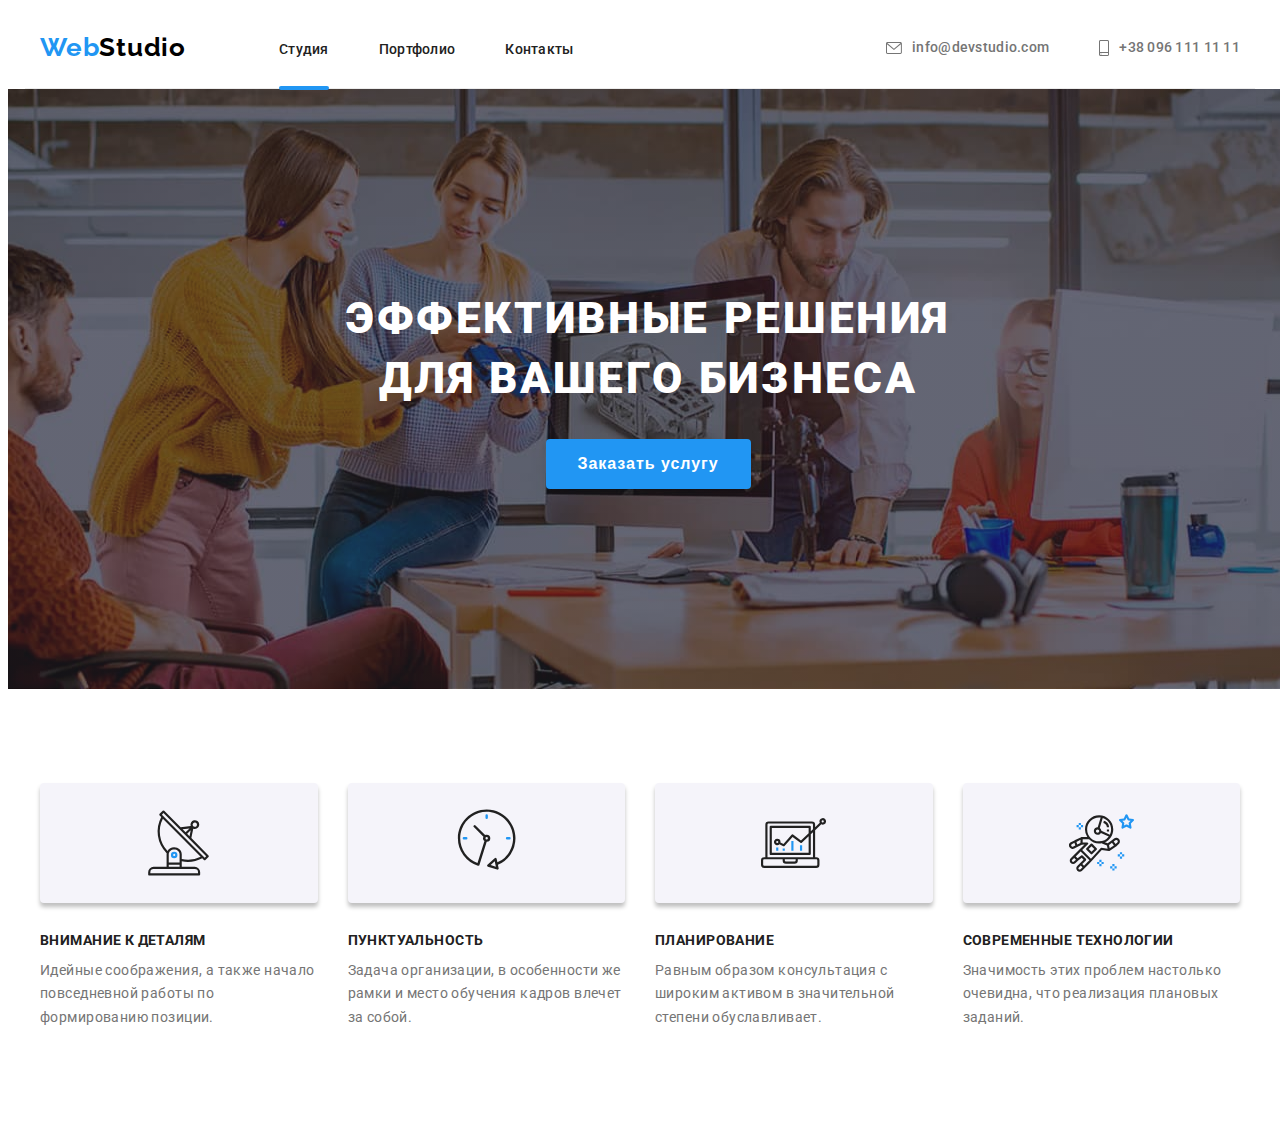
==== commit 7844b905: "add media specificity" ====
--- a/index.html
+++ b/index.html
@@ -128,7 +128,7 @@
           </button>
         </div>
       </section>
-      <!-- <section class="section">
+      <section class="section">
         <div class="container">
           <h2 class="visually-hidden">Особенности</h2>
           <ul class="specificity">
@@ -183,7 +183,7 @@
           </ul>
         </div>
       </section>
-      -->
+
       <!-- <section class="section section--no-pading">
         <div class="container">
           <h2 class="section__title">Чем мы занимаемся</h2>
--- a/css/main.min.css
+++ b/css/main.min.css
@@ -1,2 +1,2 @@
-:root{--main-title-color: #ffffff;--second-title-color: #212121;--first-text-color: #212121;--second-text-color: #757575;--third-text-color: #ffffff;--accent-text-color: rgba(255, 255, 255, 0.6);--accent-color: #2196f3}.visually-hidden{position:absolute;white-space:nowrap;width:1px;height:1px;overflow:hidden;border:0;padding:0;clip:rect(0 0 0 0);clip-path:inset(50%);margin:-1px}p,h1,h2,h3,h4,h5,h6{margin:0}ul{list-style:none;margin:0;padding:0}button{cursor:pointer}img{display:block;max-width:100%;height:auto}body{font-family:"Roboto", sans-serif}address{font-style:normal}a{text-decoration:none}.section{padding:94px 0}.section--no-pading{padding-top:0}.section--color-white{background-color:#f5f4fa}.section__title{font-weight:700;font-size:36px;line-height:1.16;letter-spacing:0.03em;color:var(--second-title-color);margin-bottom:50px;text-align:center}.container{width:100%;padding-left:15px;padding-right:15px;margin:0 auto}@media screen and (min-width: 480px){.container{min-width:480px}}@media screen and (min-width: 768px){.container{min-width:768px}}@media screen and (min-width: 1200px){.container{min-width:1200px}}.logo{font-family:Raleway;font-weight:700;font-size:26px;line-height:1.19;letter-spacing:0.03em;color:var(--accent-color)}.logo__text{color:#000000}.footer-link .logo{color:#ffffff}.btn{font-weight:700;font-size:16px;line-height:1.87;letter-spacing:0.06em;cursor:pointer;min-width:200px;padding:10px;background-color:var(--accent-color);color:var(--third-text-color);border-color:transparent;border-radius:4px;border:none;box-shadow:0px 4px 4px rgba(0,0,0,0.15)}.page__link--current{color:var(--accent-color)}.page__link--current::after{content:"";width:100%;height:4px;background-color:var(--accent-color);border-radius:2px;position:absolute;left:0;bottom:-1px}.personal-date{margin-left:auto;display:none}@media screen and (min-width: 768px){.personal-date{display:block}}@media screen and (min-width: 1200px){.personal-date{display:flex}}@media screen and (min-width: 1200px){.personal-date__item{margin-left:50px}.personal-date__item:first-child{margin-left:0}}.personal-date__link{font-weight:500;font-size:14px;line-height:1.14;letter-spacing:0.02em;color:var(--second-text-color);display:flex;transition:color 250ms cubic-bezier(0.4, 0, 0.2, 1)}.personal-date__link:hover,.personal-date__link:focus{color:var(--accent-color)}@media screen and (min-width: 768px){.personal-date__link:not(:last-child){margin-bottom:10px}}@media screen and (min-width: 1200px){.personal-date__link{padding-top:32px;padding-bottom:32px;justify-content:center;align-items:center}}.personal-date__icon{margin-right:10px;fill:currentColor}.social{display:flex;justify-content:center}.social__item{margin-right:10px}.social__item:last-child{margin-right:0}.social__link{width:44px;height:44px;display:flex;justify-content:center;align-items:center;border-radius:50%;color:#afb1b8;transition:color 250ms cubic-bezier(0.4, 0, 0.2, 1),background-color 250ms cubic-bezier(0.4, 0, 0.2, 1)}.social__link:hover,.social__link:focus{background-color:var(--accent-color);color:var(--third-text-color)}.social__icon{fill:currentColor;width:20px;height:20px}.adres__item{margin-bottom:9px}.adres__item:last-child{margin-bottom:0}.adres__link{font-size:14px;line-height:1.71;letter-spacing:0.03em;color:var(--third-text-color);transition:color 250ms cubic-bezier(0.4, 0, 0.2, 1)}.adres__link:hover,.adres__link:focus{color:var(--accent-color)}.adres__date{font-size:14px;line-height:1.71;letter-spacing:0.03em;color:var(--accent-text-color);transition:color 250ms cubic-bezier(0.4, 0, 0.2, 1)}.adres__date:hover,.adres__date:focus{color:var(--accent-color)}.mailing__mail{width:358px;height:50px;margin-right:12px;background-color:transparent;border:1px solid rgba(255,255,255,0.3);box-shadow:0px 4px 4px rgba(0,0,0,0.15);border-radius:4px;padding-left:16px;color:var(--third-text-color);outline:none}.mailing__mail::placeholder{font-weight:400;font-size:16px;line-height:1.25;letter-spacing:0.03em;color:rgba(255,255,255,0.6)}.mailing__mail:focus,.mailing__mail:hover{border-color:var(--accent-color)}.mailing__btn{padding-left:29px}.mailing__picture{margin-left:10px;fill:#ffffff}.mailing__btn--wrap{display:flex;justify-content:center;align-items:center}.page{display:none}@media screen and (min-width: 768px){.page{display:flex}}@media screen and (min-width: 1200px){.page{display:flex}}.page__item{margin-right:50px}.page__item:last-child{margin-right:0}.page__link{font-weight:500;font-size:14px;line-height:1.14;letter-spacing:0.02em;color:var(--first-text-color);padding-top:32px;padding-bottom:32px;transition:color 250ms cubic-bezier(0.4, 0, 0.2, 1);position:relative}.page__link:hover,.page__link:focus{color:var(--accent-color)}.backdrop{width:100vw;height:100vh;background:rgba(0,0,0,0.2);position:fixed;top:0;left:0;transition:opacity 300ms cubic-bezier(0.4, 0, 0.2, 1),visibility 300ms cubic-bezier(0.4, 0, 0.2, 1)}.backdrop.is-hidden .modal{transform:scale(0.5) translateY(-500px) translateX(-2500px) rotate(-90deg)}.modal{width:528px;min-height:581px;background-color:#ffffff;position:absolute;top:50%;left:50%;transform:scale(1) translate(-50%, -50%);transition:transform 1000ms cubic-bezier(0.4, 0, 0.2, 1);box-shadow:0px 1px 3px rgba(0,0,0,0.12),0px 1px 1px rgba(0,0,0,0.14),0px 2px 1px rgba(0,0,0,0.2);border-radius:4px}.modal__close{position:absolute;top:10px;right:10px;width:30px;height:30px;background-color:transparent;border:1px solid #999999;border-radius:50%;display:flex;align-items:center;justify-content:center;transition:border-color 250ms cubic-bezier(0.4, 0, 0.2, 1),fill 250ms cubic-bezier(0.4, 0, 0.2, 1)}.modal__close:hover,.close-icon .modal-close:focus .close__icon{fill:var(--accent-color);border-color:var(--accent-color)}.is-hidden{visibility:hidden;opacity:0;pointer-events:none}.form__container{padding:40px}.form__title{font-weight:700;font-size:20px;line-height:1.15;text-align:center;letter-spacing:0.03em;margin-bottom:12px;color:#212121}.form__wrap{margin-bottom:10px}.form__wrap .form__wrap:nth-child(4){margin-bottom:20px}.form__input{display:block;width:100%;height:40px;padding-left:42px;border:1px solid rgba(33,33,33,0.2);border-radius:4px;outline:none;transition:fill 250ms cubic-bezier(0.4, 0, 0.2, 1),border-color 250ms cubic-bezier(0.4, 0, 0.2, 1)}.form__input:hover,.form__input:focus{border-color:var(--accent-color)}.form__input:hover+.form__svg,.form__input:focus+.form__svg{fill:var(--accent-color)}.form__box{position:relative}.form__svg{position:absolute;left:12px;top:50%;transform:translateY(-50%);outline:none}.form__label{font-weight:400;font-size:12px;line-height:1.16;letter-spacing:0.01em;color:#757575}.form-btn__wrap{display:flex;justify-content:center;width:100%}.check__label{font-weight:400;font-size:14px;line-height:1.71;letter-spacing:0.03em;display:flex;justify-content:center;align-items:center;margin-bottom:30px;color:var(--second-text-color)}.check__box{width:16px;height:15px;border:2px solid #212121;margin-right:8px;display:flex;justify-content:center;align-items:center;border-radius:1px}.check__icon{fill:#ffffff}.check__link{color:var(--accent-color);margin-left:3px;text-decoration-line:underline;text-underline-position:under}.check__input:checked+.check__label .check__box{background-color:var(--accent-color);border:none}.comment--textarea{height:120px;resize:none;padding:16px 12px}.comment--textarea::placeholder{font-weight:400;font-size:12px;line-height:1.16;letter-spacing:0.01em;color:rgba(117,117,117,0.5)}.header__container{display:flex;align-items:center;border-bottom:1px solid #ececec;justify-content:space-between}.header__navigation{display:flex;align-items:center}.header__logo{padding-top:16px;padding-bottom:16px}@media screen and (min-width: 1200px){.header__logo{padding-top:24px;padding-bottom:25px;margin-right:93px}}.hero{background-color:#2f303a;padding:118px 0;text-align:center;background-image:linear-gradient(rgba(47,48,58,0.4), rgba(47,48,58,0.4)),url(../images/hero-bg.jpg);background-repeat:no-repeat;background-position:center;background-size:cover;max-width:1600px;margin:0 auto;width:100vw}@media screen and (min-width: 1200px){.hero{padding:200px 0}}.hero__title{font-weight:900;text-transform:uppercase;color:var(--main-title-color);letter-spacing:0.06em;margin-bottom:30px;margin-left:auto;margin-right:auto}@media screen and (min-width: 480px){.hero__title{width:360px;font-size:26px;line-height:1.61}}@media screen and (min-width: 1200px){.hero__title{width:696px;font-size:44px;line-height:1.36}}.hero__btn{display:inline-block;padding-left:32px;padding-right:32px}.specificity{display:flex;margin-right:-30px}.specificity__item{flex-basis:calc(100% / 4 - 30px);margin-right:30px}.specificity__title{font-weight:700;font-size:14px;line-height:1.14;letter-spacing:0.03em;text-transform:uppercase;color:var(--first-text-color);margin-bottom:10px}.specificity__text{font-size:14px;line-height:1.71;letter-spacing:0.03em;color:var(--second-text-color)}.specificity__container{display:flex;justify-content:center;align-items:center;width:270px;height:120px;box-shadow:0px 4px 4px rgba(0,0,0,0.25);background-color:#f5f4fa;border-radius:4px;margin-bottom:30px}.specificity__icon{width:65px;height:70px}.about__item{flex-basis:calc(100% / 3 - 30px);margin-right:30px;margin-bottom:30px;width:100%;height:100%}.about__wraper{position:relative}.about__text{width:100%;height:70px;font-weight:700;font-size:14px;line-height:1.14;letter-spacing:0.03em;text-transform:uppercase}.team{display:flex;flex-wrap:wrap;margin-right:-30px;margin-bottom:-30px}.team__item{flex-basis:calc(100% / 4 - 30px);margin-right:30px;margin-bottom:30px;text-align:center;box-shadow:0px 1px 3px rgba(0,0,0,0.12),0px 1px 1px rgba(0,0,0,0.14),0px 2px 1px rgba(0,0,0,0.2);border-radius:0px 0px 4px 4px;background-color:#ffffff}.team__container{padding-top:30px;padding-bottom:30px}.team__title{font-weight:500;font-size:16px;line-height:19px;letter-spacing:0.03em;color:var(--first-text-color);margin-bottom:10px}.team__text{font-size:16px;line-height:1.18;letter-spacing:0.03em;color:var(--second-text-color);margin-bottom:16px}.clients{display:flex;margin-right:-30px;margin-bottom:-30px}.clients__item{margin-right:30px;margin-bottom:30px;width:170px;height:92px}.clients__link{display:flex;flex-basis:calc(100% / 6 - 30px);box-shadow:0px 4px 4px rgba(0,0,0,0.25);border:1px solid #afb1b8;border-radius:4px;justify-content:center;align-items:center;width:100%;height:100%;fill:#afb1b8;outline:none;transition:color 250ms cubic-bezier(0.4, 0, 0.2, 1),fill 250ms cubic-bezier(0.4, 0, 0.2, 1)}.clients__link:hover,.clients__link:focus{fill:var(--accent-color);border-color:var(--accent-color)}.footer{background-color:#2f303a;padding-top:60px;padding-bottom:60px}.footer__wrap{display:flex;align-items:baseline}.footer__link{margin-bottom:20px;display:inline-block}.footer__link span{color:#ffffff}.footer__adres{margin-right:70px}.footer-social{margin-right:93px}.footer-social__title{font-weight:700px;font-size:14px;line-height:1.14;letter-spacing:0.03em;text-transform:uppercase;color:var(--main-title-color);margin-bottom:20px}.footer-social--color{background-color:rgba(255,255,255,0.1)}.footer-social--color svg{fill:#ffffff}.portfolio{display:flex;justify-content:center;margin-bottom:50px}.portfolio__item{margin-right:8px}.portfolio__item:last-child{margin-right:0}.portfolio__btn{font-weight:500;font-size:16px;line-height:1.62;letter-spacing:0.03em;color:var(--first-text-color);cursor:pointer;padding:6px 22px;background:#f5f4fa;border-radius:4px;border:none;transition:color 250ms cubic-bezier(0.4, 0, 0.2, 1),background-color 250ms cubic-bezier(0.4, 0, 0.2, 1),box-shadow 250ms cubic-bezier(0.4, 0, 0.2, 1)}.portfolio__btn:hover,.portfolio__btn:focus{background-color:var(--accent-color);color:#ffffff;box-shadow:0px 3px 1px rgba(0,0,0,0.1),0px 1px 2px rgba(0,0,0,0.08),0px 2px 2px rgba(0,0,0,0.12);border-radius:4px}.cart{display:flex;flex-wrap:wrap;margin-right:-30px;margin-bottom:-30px}.cart__item{flex-basis:calc(100% / 3 - 30px);margin-right:30px;margin-bottom:30px;display:flex}.cart__link{transition:box-shadow 250ms cubic-bezier(0.4, 0, 0.2, 1)}.cart__link:hover .cart__label,.cart__link:focus .cart__label{transform:translateY(0)}.cart__link:focus,.cart__link:hover{box-shadow:0px 4px 4px rgba(0,0,0,0.25)}.cart__title{font-weight:700;font-size:18px;line-height:2;letter-spacing:0.06em;color:var(--second-title-color);margin-bottom:4px}.cart__text{font-size:16px;line-height:1.87;letter-spacing:0.03em;color:var(--second-text-color)}.cart__box{padding:20px 24px;border:1px solid #eeeeee;border-top:0px}.cart__wrap{position:relative;overflow:hidden}.cart__label{font-weight:400;font-size:18px;line-height:1.56;letter-spacing:0.03em;color:var(--third-text-color);background-color:rgba(33,150,243,0.9);position:absolute;left:0px;top:0;width:100%;height:100%;padding:63px 23px;transform:translateY(100%);transition:transform 250ms cubic-bezier(0.4, 0, 0.2, 1)}.burger--open{background-color:#ffffff;border:none;width:40px;height:40px}.burger--close{background-color:#ffffff;border:none;width:40px;height:40px;display:block;margin-left:auto}.mobail__burger{position:fixed;background-color:#ffffff;width:100vw;height:100vh;top:0;z-index:10;padding-top:10px;padding-right:15px;padding-left:40px;padding-bottom:48px}.mobail__container{display:flex;flex-direction:column;justify-content:space-between;height:100%}.page-mob__item:not(:last-child){margin-bottom:32px}.page-mob__link{font-weight:500;font-size:40px;line-height:47px;letter-spacing:0.02em;color:var(--first-text-color)}.page-mob__link:hover,.page-mob__link:focus{color:var(--accent-color)}.personal-mob__item:not(:last-child){margin-bottom:32px}.personal-mob{margin-bottom:64px}.personal-mob__link{font-weight:500;font-size:24px;line-height:28px;letter-spacing:0.02em;color:var(--second-text-color)}.personal-mob__link:hover,.personal-mob__link:focus{color:var(--accent-color)}.mob-social{display:flex;margin:0 -10px}.mob-social__item:not(:last-child){border-right:1px solid rgba(33,33,33,0.2)}.mob-social__link{font-weight:500;font-size:18px;line-height:1.22;letter-spacing:0.02em;margin:0 10px;color:var(--accent-color)}
+:root{--main-title-color: #ffffff;--second-title-color: #212121;--first-text-color: #212121;--second-text-color: #757575;--third-text-color: #ffffff;--accent-text-color: rgba(255, 255, 255, 0.6);--accent-color: #2196f3}.visually-hidden{position:absolute;white-space:nowrap;width:1px;height:1px;overflow:hidden;border:0;padding:0;clip:rect(0 0 0 0);clip-path:inset(50%);margin:-1px}p,h1,h2,h3,h4,h5,h6{margin:0}ul{list-style:none;margin:0;padding:0}button{cursor:pointer}img{display:block;max-width:100%;height:auto}body{font-family:"Roboto", sans-serif}address{font-style:normal}a{text-decoration:none}.section{padding:60px 0}@media screen and (min-width: 1200px){.section{padding:94px 0}}.section--no-pading{padding-top:0}.section--color-white{background-color:#f5f4fa}.section__title{font-weight:700;font-size:36px;line-height:1.16;letter-spacing:0.03em;color:var(--second-title-color);margin-bottom:50px;text-align:center}.container{width:100%;padding-left:15px;padding-right:15px;margin:0 auto}@media screen and (min-width: 480px){.container{min-width:480px}}@media screen and (min-width: 768px){.container{min-width:768px}}@media screen and (min-width: 1200px){.container{width:1200px}}.logo{font-family:Raleway;font-weight:700;font-size:26px;line-height:1.19;letter-spacing:0.03em;color:var(--accent-color)}.logo__text{color:#000000}.footer-link .logo{color:#ffffff}.btn{font-weight:700;font-size:16px;line-height:1.87;letter-spacing:0.06em;cursor:pointer;min-width:200px;padding:10px;background-color:var(--accent-color);color:var(--third-text-color);border-color:transparent;border-radius:4px;border:none;box-shadow:0px 4px 4px rgba(0,0,0,0.15)}.page__link--current{color:var(--accent-color)}.page__link--current::after{content:"";width:100%;height:4px;background-color:var(--accent-color);border-radius:2px;position:absolute;left:0;bottom:-1px}.personal-date{margin-left:auto;display:none}@media screen and (min-width: 768px){.personal-date{display:block}}@media screen and (min-width: 1200px){.personal-date{display:flex}}@media screen and (min-width: 1200px){.personal-date__item{margin-left:50px}.personal-date__item:first-child{margin-left:0}}.personal-date__link{font-weight:500;font-size:14px;line-height:1.14;letter-spacing:0.02em;color:var(--second-text-color);display:flex;transition:color 250ms cubic-bezier(0.4, 0, 0.2, 1)}.personal-date__link:hover,.personal-date__link:focus{color:var(--accent-color)}@media screen and (min-width: 767px) and (max-width: 1199px){.personal-date__link{margin-bottom:10px}}@media screen and (min-width: 1200px){.personal-date__link{padding-top:32px;padding-bottom:32px;justify-content:center;align-items:center}}.personal-date__icon{margin-right:10px;fill:currentColor}.social{display:flex;justify-content:center}.social__item{margin-right:10px}.social__item:last-child{margin-right:0}.social__link{width:44px;height:44px;display:flex;justify-content:center;align-items:center;border-radius:50%;color:#afb1b8;transition:color 250ms cubic-bezier(0.4, 0, 0.2, 1),background-color 250ms cubic-bezier(0.4, 0, 0.2, 1)}.social__link:hover,.social__link:focus{background-color:var(--accent-color);color:var(--third-text-color)}.social__icon{fill:currentColor;width:20px;height:20px}.adres__item{margin-bottom:9px}.adres__item:last-child{margin-bottom:0}.adres__link{font-size:14px;line-height:1.71;letter-spacing:0.03em;color:var(--third-text-color);transition:color 250ms cubic-bezier(0.4, 0, 0.2, 1)}.adres__link:hover,.adres__link:focus{color:var(--accent-color)}.adres__date{font-size:14px;line-height:1.71;letter-spacing:0.03em;color:var(--accent-text-color);transition:color 250ms cubic-bezier(0.4, 0, 0.2, 1)}.adres__date:hover,.adres__date:focus{color:var(--accent-color)}.mailing__mail{width:358px;height:50px;margin-right:12px;background-color:transparent;border:1px solid rgba(255,255,255,0.3);box-shadow:0px 4px 4px rgba(0,0,0,0.15);border-radius:4px;padding-left:16px;color:var(--third-text-color);outline:none}.mailing__mail::placeholder{font-weight:400;font-size:16px;line-height:1.25;letter-spacing:0.03em;color:rgba(255,255,255,0.6)}.mailing__mail:focus,.mailing__mail:hover{border-color:var(--accent-color)}.mailing__btn{padding-left:29px}.mailing__picture{margin-left:10px;fill:#ffffff}.mailing__btn--wrap{display:flex;justify-content:center;align-items:center}.page{display:none}@media screen and (min-width: 768px){.page{display:flex}}@media screen and (min-width: 1200px){.page{display:flex}}.page__item{margin-right:50px}.page__item:last-child{margin-right:0}.page__link{font-weight:500;font-size:14px;line-height:1.14;letter-spacing:0.02em;color:var(--first-text-color);padding-top:32px;padding-bottom:32px;transition:color 250ms cubic-bezier(0.4, 0, 0.2, 1);position:relative}.page__link:hover,.page__link:focus{color:var(--accent-color)}.backdrop{width:100vw;height:100vh;background:rgba(0,0,0,0.2);position:fixed;top:0;left:0;transition:opacity 300ms cubic-bezier(0.4, 0, 0.2, 1),visibility 300ms cubic-bezier(0.4, 0, 0.2, 1)}.backdrop.is-hidden .modal{transform:scale(0.5) translateY(-500px) translateX(-2500px) rotate(-90deg)}.modal{width:528px;min-height:581px;background-color:#ffffff;position:absolute;top:50%;left:50%;transform:scale(1) translate(-50%, -50%);transition:transform 1000ms cubic-bezier(0.4, 0, 0.2, 1);box-shadow:0px 1px 3px rgba(0,0,0,0.12),0px 1px 1px rgba(0,0,0,0.14),0px 2px 1px rgba(0,0,0,0.2);border-radius:4px}.modal__close{position:absolute;top:10px;right:10px;width:30px;height:30px;background-color:transparent;border:1px solid #999999;border-radius:50%;display:flex;align-items:center;justify-content:center;transition:border-color 250ms cubic-bezier(0.4, 0, 0.2, 1),fill 250ms cubic-bezier(0.4, 0, 0.2, 1)}.modal__close:hover,.close-icon .modal-close:focus .close__icon{fill:var(--accent-color);border-color:var(--accent-color)}.is-hidden{visibility:hidden;opacity:0;pointer-events:none}.form__container{padding:40px}.form__title{font-weight:700;font-size:20px;line-height:1.15;text-align:center;letter-spacing:0.03em;margin-bottom:12px;color:#212121}.form__wrap{margin-bottom:10px}.form__wrap .form__wrap:nth-child(4){margin-bottom:20px}.form__input{display:block;width:100%;height:40px;padding-left:42px;border:1px solid rgba(33,33,33,0.2);border-radius:4px;outline:none;transition:fill 250ms cubic-bezier(0.4, 0, 0.2, 1),border-color 250ms cubic-bezier(0.4, 0, 0.2, 1)}.form__input:hover,.form__input:focus{border-color:var(--accent-color)}.form__input:hover+.form__svg,.form__input:focus+.form__svg{fill:var(--accent-color)}.form__box{position:relative}.form__svg{position:absolute;left:12px;top:50%;transform:translateY(-50%);outline:none}.form__label{font-weight:400;font-size:12px;line-height:1.16;letter-spacing:0.01em;color:#757575}.form-btn__wrap{display:flex;justify-content:center;width:100%}.check__label{font-weight:400;font-size:14px;line-height:1.71;letter-spacing:0.03em;display:flex;justify-content:center;align-items:center;margin-bottom:30px;color:var(--second-text-color)}.check__box{width:16px;height:15px;border:2px solid #212121;margin-right:8px;display:flex;justify-content:center;align-items:center;border-radius:1px}.check__icon{fill:#ffffff}.check__link{color:var(--accent-color);margin-left:3px;text-decoration-line:underline;text-underline-position:under}.check__input:checked+.check__label .check__box{background-color:var(--accent-color);border:none}.comment--textarea{height:120px;resize:none;padding:16px 12px}.comment--textarea::placeholder{font-weight:400;font-size:12px;line-height:1.16;letter-spacing:0.01em;color:rgba(117,117,117,0.5)}.header__container{display:flex;align-items:center;border-bottom:1px solid #ececec;justify-content:space-between}.header__navigation{display:flex;align-items:center}.header__logo{padding-top:16px;padding-bottom:16px}@media screen and (min-width: 767px) and (max-width: 1199px){.header__logo{padding-top:26px;padding-bottom:26px;margin-right:83px}}@media screen and (min-width: 1200px){.header__logo{padding-top:24px;padding-bottom:25px;margin-right:93px}}.hero{background-color:#2f303a;padding:118px 0;text-align:center;background-image:linear-gradient(rgba(47,48,58,0.4), rgba(47,48,58,0.4)),url(../images/hero-bg.jpg);background-repeat:no-repeat;background-position:center;background-size:cover;max-width:1600px;margin:0 auto;width:100vw}@media screen and (min-width: 1200px){.hero{padding:200px 0}}.hero__title{font-weight:900;text-transform:uppercase;color:var(--main-title-color);letter-spacing:0.06em;margin-bottom:30px;margin-left:auto;margin-right:auto}@media screen and (min-width: 480px){.hero__title{width:360px;font-size:26px;line-height:1.61}}@media screen and (min-width: 1200px){.hero__title{width:696px;font-size:44px;line-height:1.36}}.hero__btn{display:inline-block;padding-left:32px;padding-right:32px}@media screen and (min-width: 768px){.specificity{display:flex;margin-right:-15px;flex-wrap:wrap}}@media screen and (min-width: 1200px){.specificity{margin-right:-30px}}@media screen and (min-width: 768px){.specificity__item{flex-basis:calc(100% / 2 - 15px);margin-right:15px;width:354px}}@media screen and (min-width: 1200px){.specificity__item{flex-basis:calc(100% / 4 - 30px);margin-right:30px;width:270px}}.specificity__title{font-weight:700;font-size:14px;line-height:1.14;letter-spacing:0.03em;text-transform:uppercase;color:var(--first-text-color);margin-bottom:10px}@media screen and (max-width: 768){.specificity__title{text-align:center}}.specificity__text{font-size:14px;line-height:1.71;letter-spacing:0.03em;color:var(--second-text-color)}.specificity__container{display:flex;justify-content:center;align-items:center;width:100%;height:120px;box-shadow:0px 4px 4px rgba(0,0,0,0.25);background-color:#f5f4fa;border-radius:4px;margin-bottom:30px}.specificity__icon{width:65px;height:70px}.about__item{flex-basis:calc(100% / 3 - 30px);margin-right:30px;margin-bottom:30px;width:100%;height:100%}.about__wraper{position:relative}.about__text{width:100%;height:70px;font-weight:700;font-size:14px;line-height:1.14;letter-spacing:0.03em;text-transform:uppercase}.team{display:flex;flex-wrap:wrap;margin-right:-30px;margin-bottom:-30px}.team__item{flex-basis:calc(100% / 4 - 30px);margin-right:30px;margin-bottom:30px;text-align:center;box-shadow:0px 1px 3px rgba(0,0,0,0.12),0px 1px 1px rgba(0,0,0,0.14),0px 2px 1px rgba(0,0,0,0.2);border-radius:0px 0px 4px 4px;background-color:#ffffff}.team__container{padding-top:30px;padding-bottom:30px}.team__title{font-weight:500;font-size:16px;line-height:19px;letter-spacing:0.03em;color:var(--first-text-color);margin-bottom:10px}.team__text{font-size:16px;line-height:1.18;letter-spacing:0.03em;color:var(--second-text-color);margin-bottom:16px}.clients{display:flex;margin-right:-30px;margin-bottom:-30px}.clients__item{margin-right:30px;margin-bottom:30px;width:170px;height:92px}.clients__link{display:flex;flex-basis:calc(100% / 6 - 30px);box-shadow:0px 4px 4px rgba(0,0,0,0.25);border:1px solid #afb1b8;border-radius:4px;justify-content:center;align-items:center;width:100%;height:100%;fill:#afb1b8;outline:none;transition:color 250ms cubic-bezier(0.4, 0, 0.2, 1),fill 250ms cubic-bezier(0.4, 0, 0.2, 1)}.clients__link:hover,.clients__link:focus{fill:var(--accent-color);border-color:var(--accent-color)}.footer{background-color:#2f303a;padding-top:60px;padding-bottom:60px}.footer__wrap{display:flex;align-items:baseline}.footer__link{margin-bottom:20px;display:inline-block}.footer__link span{color:#ffffff}.footer__adres{margin-right:70px}.footer-social{margin-right:93px}.footer-social__title{font-weight:700px;font-size:14px;line-height:1.14;letter-spacing:0.03em;text-transform:uppercase;color:var(--main-title-color);margin-bottom:20px}.footer-social--color{background-color:rgba(255,255,255,0.1)}.footer-social--color svg{fill:#ffffff}.portfolio{display:flex;justify-content:center;margin-bottom:50px}.portfolio__item{margin-right:8px}.portfolio__item:last-child{margin-right:0}.portfolio__btn{font-weight:500;font-size:16px;line-height:1.62;letter-spacing:0.03em;color:var(--first-text-color);cursor:pointer;padding:6px 22px;background:#f5f4fa;border-radius:4px;border:none;transition:color 250ms cubic-bezier(0.4, 0, 0.2, 1),background-color 250ms cubic-bezier(0.4, 0, 0.2, 1),box-shadow 250ms cubic-bezier(0.4, 0, 0.2, 1)}.portfolio__btn:hover,.portfolio__btn:focus{background-color:var(--accent-color);color:#ffffff;box-shadow:0px 3px 1px rgba(0,0,0,0.1),0px 1px 2px rgba(0,0,0,0.08),0px 2px 2px rgba(0,0,0,0.12);border-radius:4px}.cart{display:flex;flex-wrap:wrap;margin-right:-30px;margin-bottom:-30px}.cart__item{flex-basis:calc(100% / 3 - 30px);margin-right:30px;margin-bottom:30px;display:flex}.cart__link{transition:box-shadow 250ms cubic-bezier(0.4, 0, 0.2, 1)}.cart__link:hover .cart__label,.cart__link:focus .cart__label{transform:translateY(0)}.cart__link:focus,.cart__link:hover{box-shadow:0px 4px 4px rgba(0,0,0,0.25)}.cart__title{font-weight:700;font-size:18px;line-height:2;letter-spacing:0.06em;color:var(--second-title-color);margin-bottom:4px}.cart__text{font-size:16px;line-height:1.87;letter-spacing:0.03em;color:var(--second-text-color)}.cart__box{padding:20px 24px;border:1px solid #eeeeee;border-top:0px}.cart__wrap{position:relative;overflow:hidden}.cart__label{font-weight:400;font-size:18px;line-height:1.56;letter-spacing:0.03em;color:var(--third-text-color);background-color:rgba(33,150,243,0.9);position:absolute;left:0px;top:0;width:100%;height:100%;padding:63px 23px;transform:translateY(100%);transition:transform 250ms cubic-bezier(0.4, 0, 0.2, 1)}.burger--open{background-color:#ffffff;border:none;width:40px;height:40px}.burger--open:hover,.burger--open:focus{fill:var(--accent-color)}@media screen and (min-width: 767px){.burger--open{display:none}}.burger--close{background-color:#ffffff;border:none;width:40px;height:40px;display:block;margin-left:auto}.burger--close:hover,.burger--close:focus{fill:var(--accent-color)}.mobail__icon{display:block}.mobail__burger{position:fixed;background-color:#ffffff;width:100vw;height:100vh;top:0;z-index:10;padding-top:10px;padding-right:15px;padding-left:40px;padding-bottom:48px}.mobail__container{display:flex;flex-direction:column;justify-content:space-between;height:100%}.page-mob__item:not(:last-child){margin-bottom:32px}.page-mob__link{font-weight:500;font-size:40px;line-height:47px;letter-spacing:0.02em;color:var(--first-text-color)}.page-mob__link:hover,.page-mob__link:focus{color:var(--accent-color)}.personal-mob__item:not(:last-child){margin-bottom:32px}.personal-mob{margin-bottom:64px}.personal-mob__link{font-weight:500;font-size:24px;line-height:28px;letter-spacing:0.02em;color:var(--second-text-color)}.personal-mob__link:hover,.personal-mob__link:focus{color:var(--accent-color)}.mob-social{display:flex;margin:0 -10px;flex-wrap:wrap}.mob-social__item:not(:last-child){border-right:1px solid rgba(33,33,33,0.2)}@media screen and (max-width: 400px){.mob-social__item{width:100%;flex-basis:calc(100% / 3 - 10px);margin-bottom:5px}.mob-social__item:nth-child(3){border:none}}@media screen and (max-width: 330px){.mob-social__item{width:100%;flex-basis:calc(100% / 2 - 10px)}.mob-social__item:nth-child(2){border:none}}.mob-social__link{font-weight:500;font-size:18px;line-height:1.22;letter-spacing:0.02em;margin:0 10px;color:var(--accent-color)}
 /*# sourceMappingURL=main.min.css.map */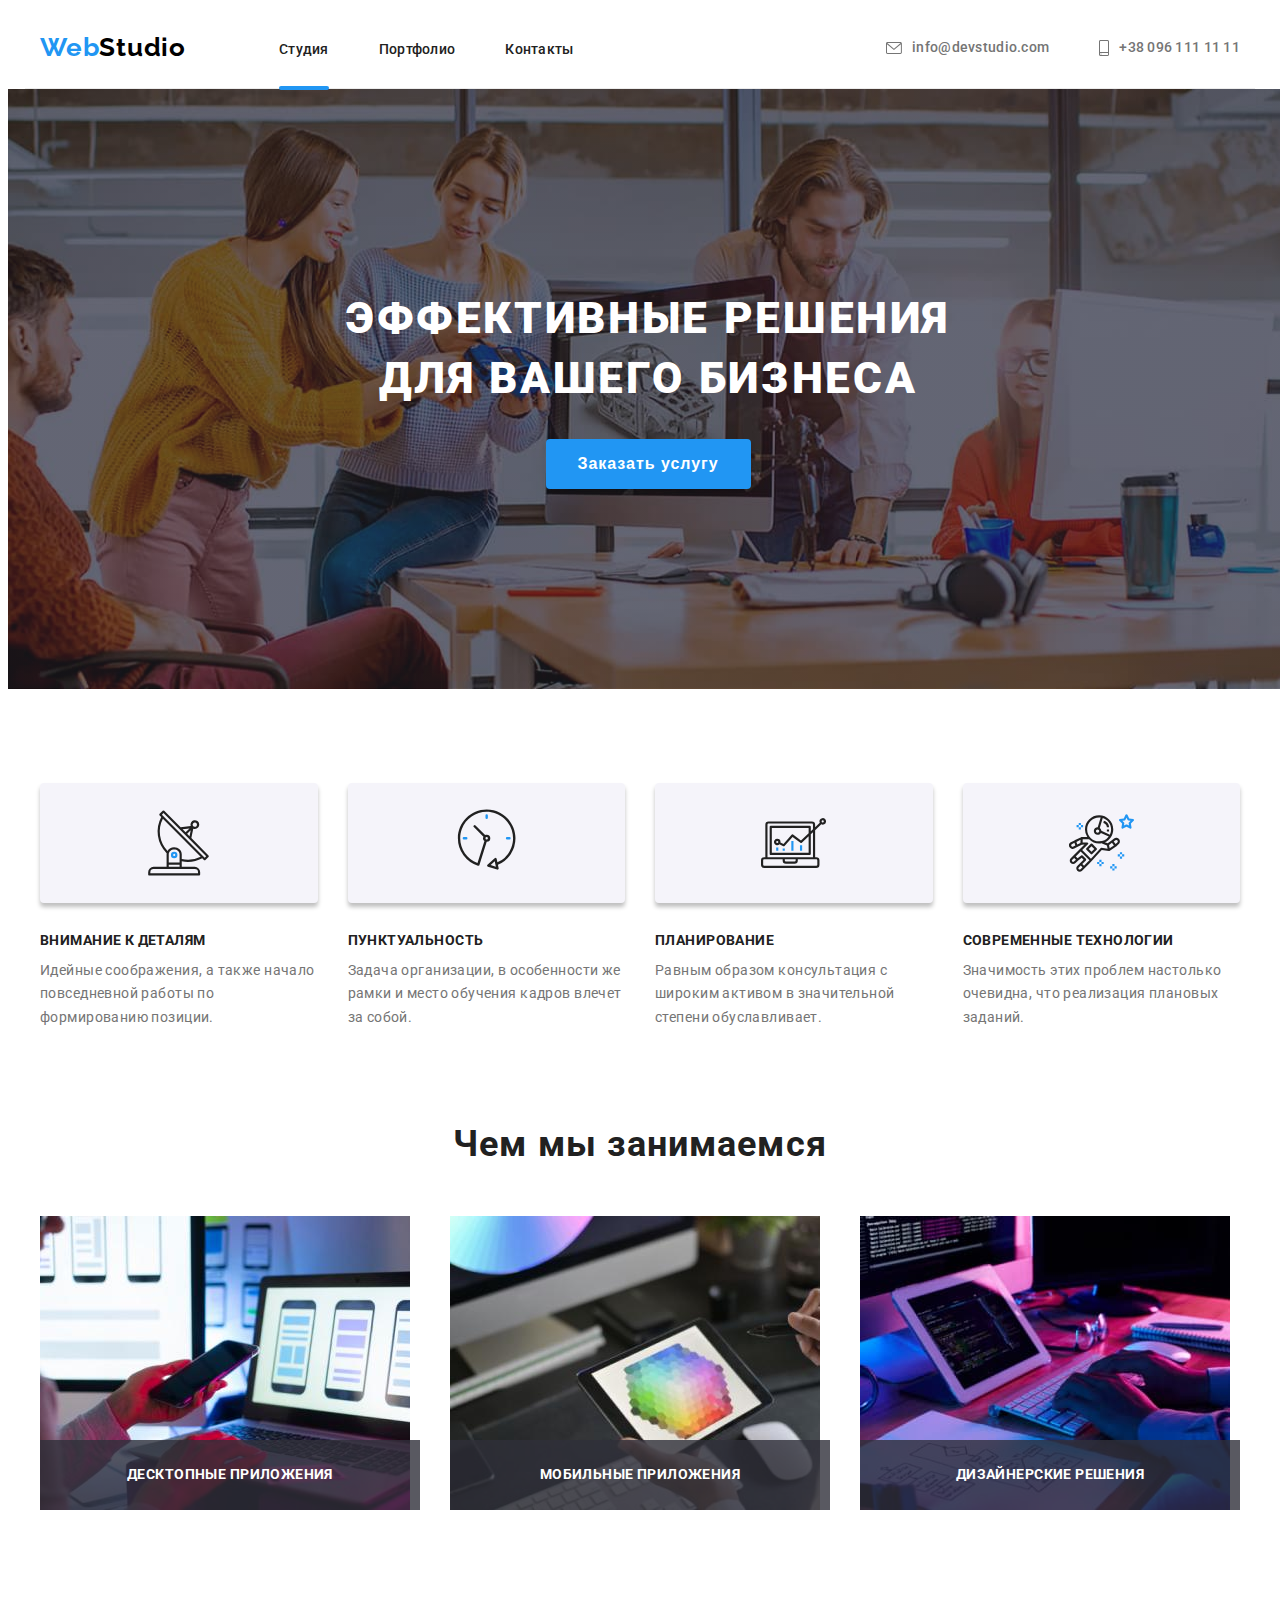
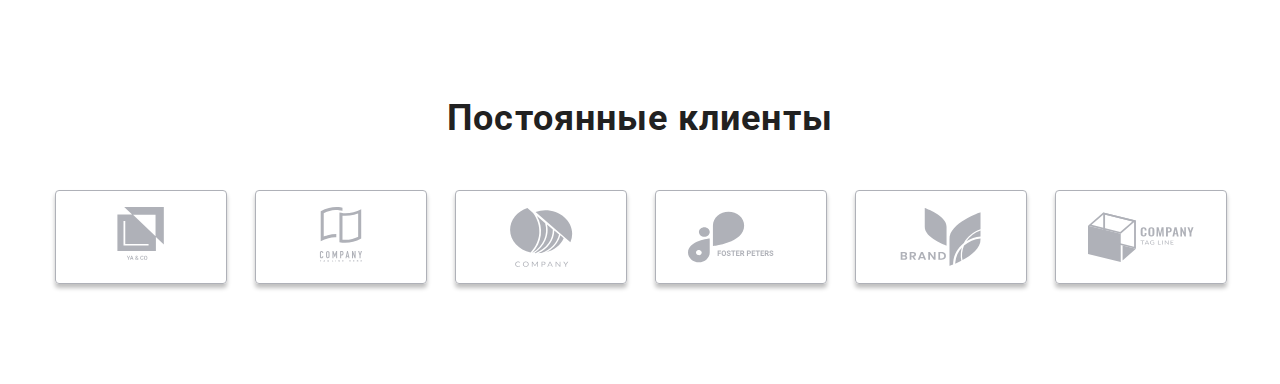
==== commit 8fcabf05: "add-clients-mob" ====
--- a/index.html
+++ b/index.html
@@ -183,8 +183,7 @@
           </ul>
         </div>
       </section>
-
-      <!-- <section class="section section--no-pading">
+      <section class="section section--no-pading visually-hidden--not-mobile">
         <div class="container">
           <h2 class="section__title">Чем мы занимаемся</h2>
           <ul class="about list">
@@ -224,7 +223,7 @@
             </li>
           </ul>
         </div>
-      </section> -->
+      </section>
       <!-- <section class="section section--color-white">
         <div class="container">
           <h2 class="section__title">Наша команда</h2>
@@ -379,7 +378,7 @@
             </li>
           </ul>
         </div>
-      </section>
+      </section> -->
       <section class="section">
         <div class="container">
           <h2 class="section__title">Постоянные клиенты</h2>
@@ -428,7 +427,7 @@
             </li>
           </ul>
         </div>
-      </section> -->
+      </section>
     </main>
     <!-- <footer class="footer">
       <div class="container footer__wrap">
--- a/css/main.min.css
+++ b/css/main.min.css
@@ -1,2 +1,2 @@
-:root{--main-title-color: #ffffff;--second-title-color: #212121;--first-text-color: #212121;--second-text-color: #757575;--third-text-color: #ffffff;--accent-text-color: rgba(255, 255, 255, 0.6);--accent-color: #2196f3}.visually-hidden{position:absolute;white-space:nowrap;width:1px;height:1px;overflow:hidden;border:0;padding:0;clip:rect(0 0 0 0);clip-path:inset(50%);margin:-1px}p,h1,h2,h3,h4,h5,h6{margin:0}ul{list-style:none;margin:0;padding:0}button{cursor:pointer}img{display:block;max-width:100%;height:auto}body{font-family:"Roboto", sans-serif}address{font-style:normal}a{text-decoration:none}.section{padding:60px 0}@media screen and (min-width: 1200px){.section{padding:94px 0}}.section--no-pading{padding-top:0}.section--color-white{background-color:#f5f4fa}.section__title{font-weight:700;font-size:36px;line-height:1.16;letter-spacing:0.03em;color:var(--second-title-color);margin-bottom:50px;text-align:center}.container{width:100%;padding-left:15px;padding-right:15px;margin:0 auto}@media screen and (min-width: 480px){.container{min-width:480px}}@media screen and (min-width: 768px){.container{min-width:768px}}@media screen and (min-width: 1200px){.container{width:1200px}}.logo{font-family:Raleway;font-weight:700;font-size:26px;line-height:1.19;letter-spacing:0.03em;color:var(--accent-color)}.logo__text{color:#000000}.footer-link .logo{color:#ffffff}.btn{font-weight:700;font-size:16px;line-height:1.87;letter-spacing:0.06em;cursor:pointer;min-width:200px;padding:10px;background-color:var(--accent-color);color:var(--third-text-color);border-color:transparent;border-radius:4px;border:none;box-shadow:0px 4px 4px rgba(0,0,0,0.15)}.page__link--current{color:var(--accent-color)}.page__link--current::after{content:"";width:100%;height:4px;background-color:var(--accent-color);border-radius:2px;position:absolute;left:0;bottom:-1px}.personal-date{margin-left:auto;display:none}@media screen and (min-width: 768px){.personal-date{display:block}}@media screen and (min-width: 1200px){.personal-date{display:flex}}@media screen and (min-width: 1200px){.personal-date__item{margin-left:50px}.personal-date__item:first-child{margin-left:0}}.personal-date__link{font-weight:500;font-size:14px;line-height:1.14;letter-spacing:0.02em;color:var(--second-text-color);display:flex;transition:color 250ms cubic-bezier(0.4, 0, 0.2, 1)}.personal-date__link:hover,.personal-date__link:focus{color:var(--accent-color)}@media screen and (min-width: 767px) and (max-width: 1199px){.personal-date__link{margin-bottom:10px}}@media screen and (min-width: 1200px){.personal-date__link{padding-top:32px;padding-bottom:32px;justify-content:center;align-items:center}}.personal-date__icon{margin-right:10px;fill:currentColor}.social{display:flex;justify-content:center}.social__item{margin-right:10px}.social__item:last-child{margin-right:0}.social__link{width:44px;height:44px;display:flex;justify-content:center;align-items:center;border-radius:50%;color:#afb1b8;transition:color 250ms cubic-bezier(0.4, 0, 0.2, 1),background-color 250ms cubic-bezier(0.4, 0, 0.2, 1)}.social__link:hover,.social__link:focus{background-color:var(--accent-color);color:var(--third-text-color)}.social__icon{fill:currentColor;width:20px;height:20px}.adres__item{margin-bottom:9px}.adres__item:last-child{margin-bottom:0}.adres__link{font-size:14px;line-height:1.71;letter-spacing:0.03em;color:var(--third-text-color);transition:color 250ms cubic-bezier(0.4, 0, 0.2, 1)}.adres__link:hover,.adres__link:focus{color:var(--accent-color)}.adres__date{font-size:14px;line-height:1.71;letter-spacing:0.03em;color:var(--accent-text-color);transition:color 250ms cubic-bezier(0.4, 0, 0.2, 1)}.adres__date:hover,.adres__date:focus{color:var(--accent-color)}.mailing__mail{width:358px;height:50px;margin-right:12px;background-color:transparent;border:1px solid rgba(255,255,255,0.3);box-shadow:0px 4px 4px rgba(0,0,0,0.15);border-radius:4px;padding-left:16px;color:var(--third-text-color);outline:none}.mailing__mail::placeholder{font-weight:400;font-size:16px;line-height:1.25;letter-spacing:0.03em;color:rgba(255,255,255,0.6)}.mailing__mail:focus,.mailing__mail:hover{border-color:var(--accent-color)}.mailing__btn{padding-left:29px}.mailing__picture{margin-left:10px;fill:#ffffff}.mailing__btn--wrap{display:flex;justify-content:center;align-items:center}.page{display:none}@media screen and (min-width: 768px){.page{display:flex}}@media screen and (min-width: 1200px){.page{display:flex}}.page__item{margin-right:50px}.page__item:last-child{margin-right:0}.page__link{font-weight:500;font-size:14px;line-height:1.14;letter-spacing:0.02em;color:var(--first-text-color);padding-top:32px;padding-bottom:32px;transition:color 250ms cubic-bezier(0.4, 0, 0.2, 1);position:relative}.page__link:hover,.page__link:focus{color:var(--accent-color)}.backdrop{width:100vw;height:100vh;background:rgba(0,0,0,0.2);position:fixed;top:0;left:0;transition:opacity 300ms cubic-bezier(0.4, 0, 0.2, 1),visibility 300ms cubic-bezier(0.4, 0, 0.2, 1)}.backdrop.is-hidden .modal{transform:scale(0.5) translateY(-500px) translateX(-2500px) rotate(-90deg)}.modal{width:528px;min-height:581px;background-color:#ffffff;position:absolute;top:50%;left:50%;transform:scale(1) translate(-50%, -50%);transition:transform 1000ms cubic-bezier(0.4, 0, 0.2, 1);box-shadow:0px 1px 3px rgba(0,0,0,0.12),0px 1px 1px rgba(0,0,0,0.14),0px 2px 1px rgba(0,0,0,0.2);border-radius:4px}.modal__close{position:absolute;top:10px;right:10px;width:30px;height:30px;background-color:transparent;border:1px solid #999999;border-radius:50%;display:flex;align-items:center;justify-content:center;transition:border-color 250ms cubic-bezier(0.4, 0, 0.2, 1),fill 250ms cubic-bezier(0.4, 0, 0.2, 1)}.modal__close:hover,.close-icon .modal-close:focus .close__icon{fill:var(--accent-color);border-color:var(--accent-color)}.is-hidden{visibility:hidden;opacity:0;pointer-events:none}.form__container{padding:40px}.form__title{font-weight:700;font-size:20px;line-height:1.15;text-align:center;letter-spacing:0.03em;margin-bottom:12px;color:#212121}.form__wrap{margin-bottom:10px}.form__wrap .form__wrap:nth-child(4){margin-bottom:20px}.form__input{display:block;width:100%;height:40px;padding-left:42px;border:1px solid rgba(33,33,33,0.2);border-radius:4px;outline:none;transition:fill 250ms cubic-bezier(0.4, 0, 0.2, 1),border-color 250ms cubic-bezier(0.4, 0, 0.2, 1)}.form__input:hover,.form__input:focus{border-color:var(--accent-color)}.form__input:hover+.form__svg,.form__input:focus+.form__svg{fill:var(--accent-color)}.form__box{position:relative}.form__svg{position:absolute;left:12px;top:50%;transform:translateY(-50%);outline:none}.form__label{font-weight:400;font-size:12px;line-height:1.16;letter-spacing:0.01em;color:#757575}.form-btn__wrap{display:flex;justify-content:center;width:100%}.check__label{font-weight:400;font-size:14px;line-height:1.71;letter-spacing:0.03em;display:flex;justify-content:center;align-items:center;margin-bottom:30px;color:var(--second-text-color)}.check__box{width:16px;height:15px;border:2px solid #212121;margin-right:8px;display:flex;justify-content:center;align-items:center;border-radius:1px}.check__icon{fill:#ffffff}.check__link{color:var(--accent-color);margin-left:3px;text-decoration-line:underline;text-underline-position:under}.check__input:checked+.check__label .check__box{background-color:var(--accent-color);border:none}.comment--textarea{height:120px;resize:none;padding:16px 12px}.comment--textarea::placeholder{font-weight:400;font-size:12px;line-height:1.16;letter-spacing:0.01em;color:rgba(117,117,117,0.5)}.header__container{display:flex;align-items:center;border-bottom:1px solid #ececec;justify-content:space-between}.header__navigation{display:flex;align-items:center}.header__logo{padding-top:16px;padding-bottom:16px}@media screen and (min-width: 767px) and (max-width: 1199px){.header__logo{padding-top:26px;padding-bottom:26px;margin-right:83px}}@media screen and (min-width: 1200px){.header__logo{padding-top:24px;padding-bottom:25px;margin-right:93px}}.hero{background-color:#2f303a;padding:118px 0;text-align:center;background-image:linear-gradient(rgba(47,48,58,0.4), rgba(47,48,58,0.4)),url(../images/hero-bg.jpg);background-repeat:no-repeat;background-position:center;background-size:cover;max-width:1600px;margin:0 auto;width:100vw}@media screen and (min-width: 1200px){.hero{padding:200px 0}}.hero__title{font-weight:900;text-transform:uppercase;color:var(--main-title-color);letter-spacing:0.06em;margin-bottom:30px;margin-left:auto;margin-right:auto}@media screen and (min-width: 480px){.hero__title{width:360px;font-size:26px;line-height:1.61}}@media screen and (min-width: 1200px){.hero__title{width:696px;font-size:44px;line-height:1.36}}.hero__btn{display:inline-block;padding-left:32px;padding-right:32px}@media screen and (min-width: 768px){.specificity{display:flex;margin-right:-15px;flex-wrap:wrap}}@media screen and (min-width: 1200px){.specificity{margin-right:-30px}}@media screen and (min-width: 768px){.specificity__item{flex-basis:calc(100% / 2 - 15px);margin-right:15px;width:354px}}@media screen and (min-width: 1200px){.specificity__item{flex-basis:calc(100% / 4 - 30px);margin-right:30px;width:270px}}.specificity__title{font-weight:700;font-size:14px;line-height:1.14;letter-spacing:0.03em;text-transform:uppercase;color:var(--first-text-color);margin-bottom:10px}@media screen and (max-width: 768){.specificity__title{text-align:center}}.specificity__text{font-size:14px;line-height:1.71;letter-spacing:0.03em;color:var(--second-text-color)}.specificity__container{display:flex;justify-content:center;align-items:center;width:100%;height:120px;box-shadow:0px 4px 4px rgba(0,0,0,0.25);background-color:#f5f4fa;border-radius:4px;margin-bottom:30px}.specificity__icon{width:65px;height:70px}.about__item{flex-basis:calc(100% / 3 - 30px);margin-right:30px;margin-bottom:30px;width:100%;height:100%}.about__wraper{position:relative}.about__text{width:100%;height:70px;font-weight:700;font-size:14px;line-height:1.14;letter-spacing:0.03em;text-transform:uppercase}.team{display:flex;flex-wrap:wrap;margin-right:-30px;margin-bottom:-30px}.team__item{flex-basis:calc(100% / 4 - 30px);margin-right:30px;margin-bottom:30px;text-align:center;box-shadow:0px 1px 3px rgba(0,0,0,0.12),0px 1px 1px rgba(0,0,0,0.14),0px 2px 1px rgba(0,0,0,0.2);border-radius:0px 0px 4px 4px;background-color:#ffffff}.team__container{padding-top:30px;padding-bottom:30px}.team__title{font-weight:500;font-size:16px;line-height:19px;letter-spacing:0.03em;color:var(--first-text-color);margin-bottom:10px}.team__text{font-size:16px;line-height:1.18;letter-spacing:0.03em;color:var(--second-text-color);margin-bottom:16px}.clients{display:flex;margin-right:-30px;margin-bottom:-30px}.clients__item{margin-right:30px;margin-bottom:30px;width:170px;height:92px}.clients__link{display:flex;flex-basis:calc(100% / 6 - 30px);box-shadow:0px 4px 4px rgba(0,0,0,0.25);border:1px solid #afb1b8;border-radius:4px;justify-content:center;align-items:center;width:100%;height:100%;fill:#afb1b8;outline:none;transition:color 250ms cubic-bezier(0.4, 0, 0.2, 1),fill 250ms cubic-bezier(0.4, 0, 0.2, 1)}.clients__link:hover,.clients__link:focus{fill:var(--accent-color);border-color:var(--accent-color)}.footer{background-color:#2f303a;padding-top:60px;padding-bottom:60px}.footer__wrap{display:flex;align-items:baseline}.footer__link{margin-bottom:20px;display:inline-block}.footer__link span{color:#ffffff}.footer__adres{margin-right:70px}.footer-social{margin-right:93px}.footer-social__title{font-weight:700px;font-size:14px;line-height:1.14;letter-spacing:0.03em;text-transform:uppercase;color:var(--main-title-color);margin-bottom:20px}.footer-social--color{background-color:rgba(255,255,255,0.1)}.footer-social--color svg{fill:#ffffff}.portfolio{display:flex;justify-content:center;margin-bottom:50px}.portfolio__item{margin-right:8px}.portfolio__item:last-child{margin-right:0}.portfolio__btn{font-weight:500;font-size:16px;line-height:1.62;letter-spacing:0.03em;color:var(--first-text-color);cursor:pointer;padding:6px 22px;background:#f5f4fa;border-radius:4px;border:none;transition:color 250ms cubic-bezier(0.4, 0, 0.2, 1),background-color 250ms cubic-bezier(0.4, 0, 0.2, 1),box-shadow 250ms cubic-bezier(0.4, 0, 0.2, 1)}.portfolio__btn:hover,.portfolio__btn:focus{background-color:var(--accent-color);color:#ffffff;box-shadow:0px 3px 1px rgba(0,0,0,0.1),0px 1px 2px rgba(0,0,0,0.08),0px 2px 2px rgba(0,0,0,0.12);border-radius:4px}.cart{display:flex;flex-wrap:wrap;margin-right:-30px;margin-bottom:-30px}.cart__item{flex-basis:calc(100% / 3 - 30px);margin-right:30px;margin-bottom:30px;display:flex}.cart__link{transition:box-shadow 250ms cubic-bezier(0.4, 0, 0.2, 1)}.cart__link:hover .cart__label,.cart__link:focus .cart__label{transform:translateY(0)}.cart__link:focus,.cart__link:hover{box-shadow:0px 4px 4px rgba(0,0,0,0.25)}.cart__title{font-weight:700;font-size:18px;line-height:2;letter-spacing:0.06em;color:var(--second-title-color);margin-bottom:4px}.cart__text{font-size:16px;line-height:1.87;letter-spacing:0.03em;color:var(--second-text-color)}.cart__box{padding:20px 24px;border:1px solid #eeeeee;border-top:0px}.cart__wrap{position:relative;overflow:hidden}.cart__label{font-weight:400;font-size:18px;line-height:1.56;letter-spacing:0.03em;color:var(--third-text-color);background-color:rgba(33,150,243,0.9);position:absolute;left:0px;top:0;width:100%;height:100%;padding:63px 23px;transform:translateY(100%);transition:transform 250ms cubic-bezier(0.4, 0, 0.2, 1)}.burger--open{background-color:#ffffff;border:none;width:40px;height:40px}.burger--open:hover,.burger--open:focus{fill:var(--accent-color)}@media screen and (min-width: 767px){.burger--open{display:none}}.burger--close{background-color:#ffffff;border:none;width:40px;height:40px;display:block;margin-left:auto}.burger--close:hover,.burger--close:focus{fill:var(--accent-color)}.mobail__icon{display:block}.mobail__burger{position:fixed;background-color:#ffffff;width:100vw;height:100vh;top:0;z-index:10;padding-top:10px;padding-right:15px;padding-left:40px;padding-bottom:48px}.mobail__container{display:flex;flex-direction:column;justify-content:space-between;height:100%}.page-mob__item:not(:last-child){margin-bottom:32px}.page-mob__link{font-weight:500;font-size:40px;line-height:47px;letter-spacing:0.02em;color:var(--first-text-color)}.page-mob__link:hover,.page-mob__link:focus{color:var(--accent-color)}.personal-mob__item:not(:last-child){margin-bottom:32px}.personal-mob{margin-bottom:64px}.personal-mob__link{font-weight:500;font-size:24px;line-height:28px;letter-spacing:0.02em;color:var(--second-text-color)}.personal-mob__link:hover,.personal-mob__link:focus{color:var(--accent-color)}.mob-social{display:flex;margin:0 -10px;flex-wrap:wrap}.mob-social__item:not(:last-child){border-right:1px solid rgba(33,33,33,0.2)}@media screen and (max-width: 400px){.mob-social__item{width:100%;flex-basis:calc(100% / 3 - 10px);margin-bottom:5px}.mob-social__item:nth-child(3){border:none}}@media screen and (max-width: 330px){.mob-social__item{width:100%;flex-basis:calc(100% / 2 - 10px)}.mob-social__item:nth-child(2){border:none}}.mob-social__link{font-weight:500;font-size:18px;line-height:1.22;letter-spacing:0.02em;margin:0 10px;color:var(--accent-color)}
+:root{--main-title-color: #ffffff;--second-title-color: #212121;--first-text-color: #212121;--second-text-color: #757575;--third-text-color: #ffffff;--accent-text-color: rgba(255, 255, 255, 0.6);--accent-color: #2196f3}.visually-hidden{position:absolute;white-space:nowrap;width:1px;height:1px;overflow:hidden;border:0;padding:0;clip:rect(0 0 0 0);clip-path:inset(50%);margin:-1px}@media screen and (max-width: 1199px){.visually-hidden--not-mobile{position:absolute;white-space:nowrap;width:1px;height:1px;overflow:hidden;border:0;padding:0;clip:rect(0 0 0 0);clip-path:inset(50%);margin:-1px}}p,h1,h2,h3,h4,h5,h6{margin:0}ul{list-style:none;margin:0;padding:0}button{cursor:pointer}img{display:block;max-width:100%;height:auto}body{font-family:"Roboto", sans-serif}address{font-style:normal}a{text-decoration:none}.section{padding:60px 0}@media screen and (min-width: 1200px){.section{padding:94px 0}}.section--no-pading{padding-top:0}.section--color-white{background-color:#f5f4fa}.section__title{font-weight:700;font-size:28px;line-height:1.17;text-align:center;letter-spacing:0.03em;margin-bottom:30px}@media screen and (min-width: 1200px){.section__title{font-size:36px;line-height:1.16;color:var(--second-title-color);margin-bottom:50px}}.container{width:100%;padding-left:15px;padding-right:15px;margin:0 auto}@media screen and (min-width: 480px){.container{min-width:480px}}@media screen and (min-width: 768px){.container{min-width:768px}}@media screen and (min-width: 1200px){.container{width:1200px}}.logo{font-family:Raleway;font-weight:700;font-size:26px;line-height:1.19;letter-spacing:0.03em;color:var(--accent-color)}.logo__text{color:#000000}.footer-link .logo{color:#ffffff}.btn{font-weight:700;font-size:16px;line-height:1.87;letter-spacing:0.06em;cursor:pointer;min-width:200px;padding:10px;background-color:var(--accent-color);color:var(--third-text-color);border-color:transparent;border-radius:4px;border:none;box-shadow:0px 4px 4px rgba(0,0,0,0.15)}.page__link--current{color:var(--accent-color)}.page__link--current::after{content:"";width:100%;height:4px;background-color:var(--accent-color);border-radius:2px;position:absolute;left:0;bottom:-1px}.personal-date{margin-left:auto;display:none}@media screen and (min-width: 768px){.personal-date{display:block}}@media screen and (min-width: 1200px){.personal-date{display:flex}}@media screen and (min-width: 1200px){.personal-date__item{margin-left:50px}.personal-date__item:first-child{margin-left:0}}.personal-date__link{font-weight:500;font-size:14px;line-height:1.14;letter-spacing:0.02em;color:var(--second-text-color);display:flex;transition:color 250ms cubic-bezier(0.4, 0, 0.2, 1)}.personal-date__link:hover,.personal-date__link:focus{color:var(--accent-color)}@media screen and (min-width: 767px) and (max-width: 1199px){.personal-date__link{margin-bottom:10px}}@media screen and (min-width: 1200px){.personal-date__link{padding-top:32px;padding-bottom:32px;justify-content:center;align-items:center}}.personal-date__icon{margin-right:10px;fill:currentColor}.social{display:flex;justify-content:center}.social__item{margin-right:10px}.social__item:last-child{margin-right:0}.social__link{width:44px;height:44px;display:flex;justify-content:center;align-items:center;border-radius:50%;color:#afb1b8;transition:color 250ms cubic-bezier(0.4, 0, 0.2, 1),background-color 250ms cubic-bezier(0.4, 0, 0.2, 1)}.social__link:hover,.social__link:focus{background-color:var(--accent-color);color:var(--third-text-color)}.social__icon{fill:currentColor;width:20px;height:20px}.adres__item{margin-bottom:9px}.adres__item:last-child{margin-bottom:0}.adres__link{font-size:14px;line-height:1.71;letter-spacing:0.03em;color:var(--third-text-color);transition:color 250ms cubic-bezier(0.4, 0, 0.2, 1)}.adres__link:hover,.adres__link:focus{color:var(--accent-color)}.adres__date{font-size:14px;line-height:1.71;letter-spacing:0.03em;color:var(--accent-text-color);transition:color 250ms cubic-bezier(0.4, 0, 0.2, 1)}.adres__date:hover,.adres__date:focus{color:var(--accent-color)}.mailing__mail{width:358px;height:50px;margin-right:12px;background-color:transparent;border:1px solid rgba(255,255,255,0.3);box-shadow:0px 4px 4px rgba(0,0,0,0.15);border-radius:4px;padding-left:16px;color:var(--third-text-color);outline:none}.mailing__mail::placeholder{font-weight:400;font-size:16px;line-height:1.25;letter-spacing:0.03em;color:rgba(255,255,255,0.6)}.mailing__mail:focus,.mailing__mail:hover{border-color:var(--accent-color)}.mailing__btn{padding-left:29px}.mailing__picture{margin-left:10px;fill:#ffffff}.mailing__btn--wrap{display:flex;justify-content:center;align-items:center}.page{display:none}@media screen and (min-width: 768px){.page{display:flex}}@media screen and (min-width: 1200px){.page{display:flex}}.page__item{margin-right:50px}.page__item:last-child{margin-right:0}.page__link{font-weight:500;font-size:14px;line-height:1.14;letter-spacing:0.02em;color:var(--first-text-color);padding-top:32px;padding-bottom:32px;transition:color 250ms cubic-bezier(0.4, 0, 0.2, 1);position:relative}.page__link:hover,.page__link:focus{color:var(--accent-color)}.backdrop{width:100vw;height:100vh;background:rgba(0,0,0,0.2);position:fixed;top:0;left:0;transition:opacity 300ms cubic-bezier(0.4, 0, 0.2, 1),visibility 300ms cubic-bezier(0.4, 0, 0.2, 1)}.backdrop.is-hidden .modal{transform:scale(0.5) translateY(-500px) translateX(-2500px) rotate(-90deg)}.modal{width:528px;min-height:581px;background-color:#ffffff;position:absolute;top:50%;left:50%;transform:scale(1) translate(-50%, -50%);transition:transform 1000ms cubic-bezier(0.4, 0, 0.2, 1);box-shadow:0px 1px 3px rgba(0,0,0,0.12),0px 1px 1px rgba(0,0,0,0.14),0px 2px 1px rgba(0,0,0,0.2);border-radius:4px}.modal__close{position:absolute;top:10px;right:10px;width:30px;height:30px;background-color:transparent;border:1px solid #999999;border-radius:50%;display:flex;align-items:center;justify-content:center;transition:border-color 250ms cubic-bezier(0.4, 0, 0.2, 1),fill 250ms cubic-bezier(0.4, 0, 0.2, 1)}.modal__close:hover,.close-icon .modal-close:focus .close__icon{fill:var(--accent-color);border-color:var(--accent-color)}.is-hidden{visibility:hidden;opacity:0;pointer-events:none}.form__container{padding:40px}.form__title{font-weight:700;font-size:20px;line-height:1.15;text-align:center;letter-spacing:0.03em;margin-bottom:12px;color:#212121}.form__wrap{margin-bottom:10px}.form__wrap .form__wrap:nth-child(4){margin-bottom:20px}.form__input{display:block;width:100%;height:40px;padding-left:42px;border:1px solid rgba(33,33,33,0.2);border-radius:4px;outline:none;transition:fill 250ms cubic-bezier(0.4, 0, 0.2, 1),border-color 250ms cubic-bezier(0.4, 0, 0.2, 1)}.form__input:hover,.form__input:focus{border-color:var(--accent-color)}.form__input:hover+.form__svg,.form__input:focus+.form__svg{fill:var(--accent-color)}.form__box{position:relative}.form__svg{position:absolute;left:12px;top:50%;transform:translateY(-50%);outline:none}.form__label{font-weight:400;font-size:12px;line-height:1.16;letter-spacing:0.01em;color:#757575}.form-btn__wrap{display:flex;justify-content:center;width:100%}.check__label{font-weight:400;font-size:14px;line-height:1.71;letter-spacing:0.03em;display:flex;justify-content:center;align-items:center;margin-bottom:30px;color:var(--second-text-color)}.check__box{width:16px;height:15px;border:2px solid #212121;margin-right:8px;display:flex;justify-content:center;align-items:center;border-radius:1px}.check__icon{fill:#ffffff}.check__link{color:var(--accent-color);margin-left:3px;text-decoration-line:underline;text-underline-position:under}.check__input:checked+.check__label .check__box{background-color:var(--accent-color);border:none}.comment--textarea{height:120px;resize:none;padding:16px 12px}.comment--textarea::placeholder{font-weight:400;font-size:12px;line-height:1.16;letter-spacing:0.01em;color:rgba(117,117,117,0.5)}.header__container{display:flex;align-items:center;border-bottom:1px solid #ececec;justify-content:space-between}.header__navigation{display:flex;align-items:center}.header__logo{padding-top:16px;padding-bottom:16px}@media screen and (min-width: 767px) and (max-width: 1199px){.header__logo{padding-top:26px;padding-bottom:26px;margin-right:83px}}@media screen and (min-width: 1200px){.header__logo{padding-top:24px;padding-bottom:25px;margin-right:93px}}.hero{background-color:#2f303a;padding:118px 0;text-align:center;background-image:linear-gradient(rgba(47,48,58,0.4), rgba(47,48,58,0.4)),url(../images/hero-bg.jpg);background-repeat:no-repeat;background-position:center;background-size:cover;max-width:1600px;margin:0 auto;width:100vw}@media screen and (min-width: 1200px){.hero{padding:200px 0}}.hero__title{font-weight:900;text-transform:uppercase;color:var(--main-title-color);letter-spacing:0.06em;margin-bottom:30px;margin-left:auto;margin-right:auto}@media screen and (min-width: 480px){.hero__title{width:360px;font-size:26px;line-height:1.61}}@media screen and (min-width: 1200px){.hero__title{width:696px;font-size:44px;line-height:1.36}}.hero__btn{display:inline-block;padding-left:32px;padding-right:32px}@media screen and (min-width: 768px){.specificity{display:flex;margin-right:-15px;flex-wrap:wrap}}@media screen and (min-width: 1200px){.specificity{margin-right:-30px}}@media screen and (min-width: 768px){.specificity__item{flex-basis:calc(100% / 2 - 15px);margin-right:15px;width:354px}}@media screen and (min-width: 1200px){.specificity__item{flex-basis:calc(100% / 4 - 30px);margin-right:30px;width:270px}}.specificity__title{font-weight:700;font-size:14px;line-height:1.14;letter-spacing:0.03em;text-transform:uppercase;color:var(--first-text-color);margin-bottom:10px}@media screen and (max-width: 768){.specificity__title{text-align:center}}.specificity__text{font-size:14px;line-height:1.71;letter-spacing:0.03em;color:var(--second-text-color)}.specificity__container{display:flex;justify-content:center;align-items:center;width:100%;height:120px;box-shadow:0px 4px 4px rgba(0,0,0,0.25);background-color:#f5f4fa;border-radius:4px;margin-bottom:30px}.specificity__icon{width:65px;height:70px}.about{display:flex;flex-wrap:wrap;margin-right:-30px;margin-bottom:-30px}.about__item{flex-basis:calc(100% / 3 - 30px);margin-right:30px;margin-bottom:30px;width:100%;height:100%}.about__wraper{position:relative}.about__text{width:100%;height:70px;font-weight:700;font-size:14px;line-height:1.14;letter-spacing:0.03em;text-transform:uppercase;display:flex;justify-content:center;align-items:center;color:var(--main-title-color);background:rgba(47,48,58,0.8);position:absolute;left:0;bottom:0}.team__item{box-shadow:0px 1px 3px rgba(0,0,0,0.12),0px 1px 1px rgba(0,0,0,0.14),0px 2px 1px rgba(0,0,0,0.2);border-radius:0px 0px 4px 4px;background-color:#ffffff}.team__container{padding-top:30px;padding-bottom:30px}.team__title{font-weight:500;font-size:16px;line-height:19px;letter-spacing:0.03em;color:var(--first-text-color);margin-bottom:10px}.team__text{font-size:16px;line-height:1.18;letter-spacing:0.03em;color:var(--second-text-color);margin-bottom:16px}@media screen and (min-width: 480px){.clients{display:flex;margin-right:-15px;margin-bottom:-15px;flex-wrap:wrap;justify-content:center;align-items:center}}@media screen and (min-width: 768px){.clients{margin-right:-30px;margin-bottom:-30px}}.clients__item{height:92px;width:100%}@media screen and (max-width: 479px){.clients__item{margin-bottom:10px}}@media screen and (min-width: 480px){.clients__item{margin-right:15px;margin-bottom:15px;width:210px}}@media screen and (min-width: 768px){.clients__item{margin-right:30px;margin-bottom:30px;width:226px}}@media screen and (min-width: 1000px){.clients__item{margin-right:30px;margin-bottom:30px;width:300px}}@media screen and (min-width: 1200px){.clients__item{width:170px}}.clients__link{display:block;box-shadow:0px 4px 4px rgba(0,0,0,0.25);border:1px solid #afb1b8;border-radius:4px;display:flex;justify-content:center;align-items:center;width:100%;height:100%;fill:#afb1b8;outline:none;text-align:center;transition:color 250ms cubic-bezier(0.4, 0, 0.2, 1),fill 250ms cubic-bezier(0.4, 0, 0.2, 1)}.clients__link:hover,.clients__link:focus{fill:var(--accent-color);border-color:var(--accent-color)}@media screen and (min-width: 480px){.clients__link{flex-basis:calc(100% / 2 - 15px)}}@media screen and (min-width: 768px){.clients__link{flex-basis:calc(100% / 3 - 30px)}}@media screen and (min-width: 1200px){.clients__link{flex-basis:calc(100% / 6 - 30px)}}.footer{background-color:#2f303a;padding-top:60px;padding-bottom:60px}.footer__wrap{display:flex;align-items:baseline}.footer__link{margin-bottom:20px;display:inline-block}.footer__link span{color:#ffffff}.footer__adres{margin-right:70px}.footer-social{margin-right:93px}.footer-social__title{font-weight:700px;font-size:14px;line-height:1.14;letter-spacing:0.03em;text-transform:uppercase;color:var(--main-title-color);margin-bottom:20px}.footer-social--color{background-color:rgba(255,255,255,0.1)}.footer-social--color svg{fill:#ffffff}.portfolio{display:flex;justify-content:center;margin-bottom:50px}.portfolio__item{margin-right:8px}.portfolio__item:last-child{margin-right:0}.portfolio__btn{font-weight:500;font-size:16px;line-height:1.62;letter-spacing:0.03em;color:var(--first-text-color);cursor:pointer;padding:6px 22px;background:#f5f4fa;border-radius:4px;border:none;transition:color 250ms cubic-bezier(0.4, 0, 0.2, 1),background-color 250ms cubic-bezier(0.4, 0, 0.2, 1),box-shadow 250ms cubic-bezier(0.4, 0, 0.2, 1)}.portfolio__btn:hover,.portfolio__btn:focus{background-color:var(--accent-color);color:#ffffff;box-shadow:0px 3px 1px rgba(0,0,0,0.1),0px 1px 2px rgba(0,0,0,0.08),0px 2px 2px rgba(0,0,0,0.12);border-radius:4px}.cart{display:flex;flex-wrap:wrap;margin-right:-30px;margin-bottom:-30px}.cart__item{flex-basis:calc(100% / 3 - 30px);margin-right:30px;margin-bottom:30px;display:flex}.cart__link{transition:box-shadow 250ms cubic-bezier(0.4, 0, 0.2, 1)}.cart__link:hover .cart__label,.cart__link:focus .cart__label{transform:translateY(0)}.cart__link:focus,.cart__link:hover{box-shadow:0px 4px 4px rgba(0,0,0,0.25)}.cart__title{font-weight:700;font-size:18px;line-height:2;letter-spacing:0.06em;color:var(--second-title-color);margin-bottom:4px}.cart__text{font-size:16px;line-height:1.87;letter-spacing:0.03em;color:var(--second-text-color)}.cart__box{padding:20px 24px;border:1px solid #eeeeee;border-top:0px}.cart__wrap{position:relative;overflow:hidden}.cart__label{font-weight:400;font-size:18px;line-height:1.56;letter-spacing:0.03em;color:var(--third-text-color);background-color:rgba(33,150,243,0.9);position:absolute;left:0px;top:0;width:100%;height:100%;padding:63px 23px;transform:translateY(100%);transition:transform 250ms cubic-bezier(0.4, 0, 0.2, 1)}.burger--open{background-color:#ffffff;border:none;width:40px;height:40px}.burger--open:hover,.burger--open:focus{fill:var(--accent-color)}@media screen and (min-width: 767px){.burger--open{display:none}}.burger--close{background-color:#ffffff;border:none;width:40px;height:40px;display:block;margin-left:auto}.burger--close:hover,.burger--close:focus{fill:var(--accent-color)}.mobail__icon{display:block}.mobail__burger{position:fixed;background-color:#ffffff;width:100vw;height:100vh;top:0;z-index:10;padding-top:10px;padding-right:15px;padding-left:40px;padding-bottom:48px}.mobail__container{display:flex;flex-direction:column;justify-content:space-between;height:100%}.page-mob__item:not(:last-child){margin-bottom:32px}.page-mob__link{font-weight:500;font-size:40px;line-height:47px;letter-spacing:0.02em;color:var(--first-text-color)}.page-mob__link:hover,.page-mob__link:focus{color:var(--accent-color)}.personal-mob__item:not(:last-child){margin-bottom:32px}.personal-mob{margin-bottom:64px}.personal-mob__link{font-weight:500;font-size:24px;line-height:28px;letter-spacing:0.02em;color:var(--second-text-color)}.personal-mob__link:hover,.personal-mob__link:focus{color:var(--accent-color)}.mob-social{display:flex;margin:0 -10px;flex-wrap:wrap}.mob-social__item:not(:last-child){border-right:1px solid rgba(33,33,33,0.2)}@media screen and (max-width: 400px){.mob-social__item{width:100%;flex-basis:calc(100% / 3 - 10px);margin-bottom:5px}.mob-social__item:nth-child(3){border:none}}@media screen and (max-width: 330px){.mob-social__item{width:100%;flex-basis:calc(100% / 2 - 10px)}.mob-social__item:nth-child(2){border:none}}.mob-social__link{font-weight:500;font-size:18px;line-height:1.22;letter-spacing:0.02em;margin:0 10px;color:var(--accent-color)}
 /*# sourceMappingURL=main.min.css.map */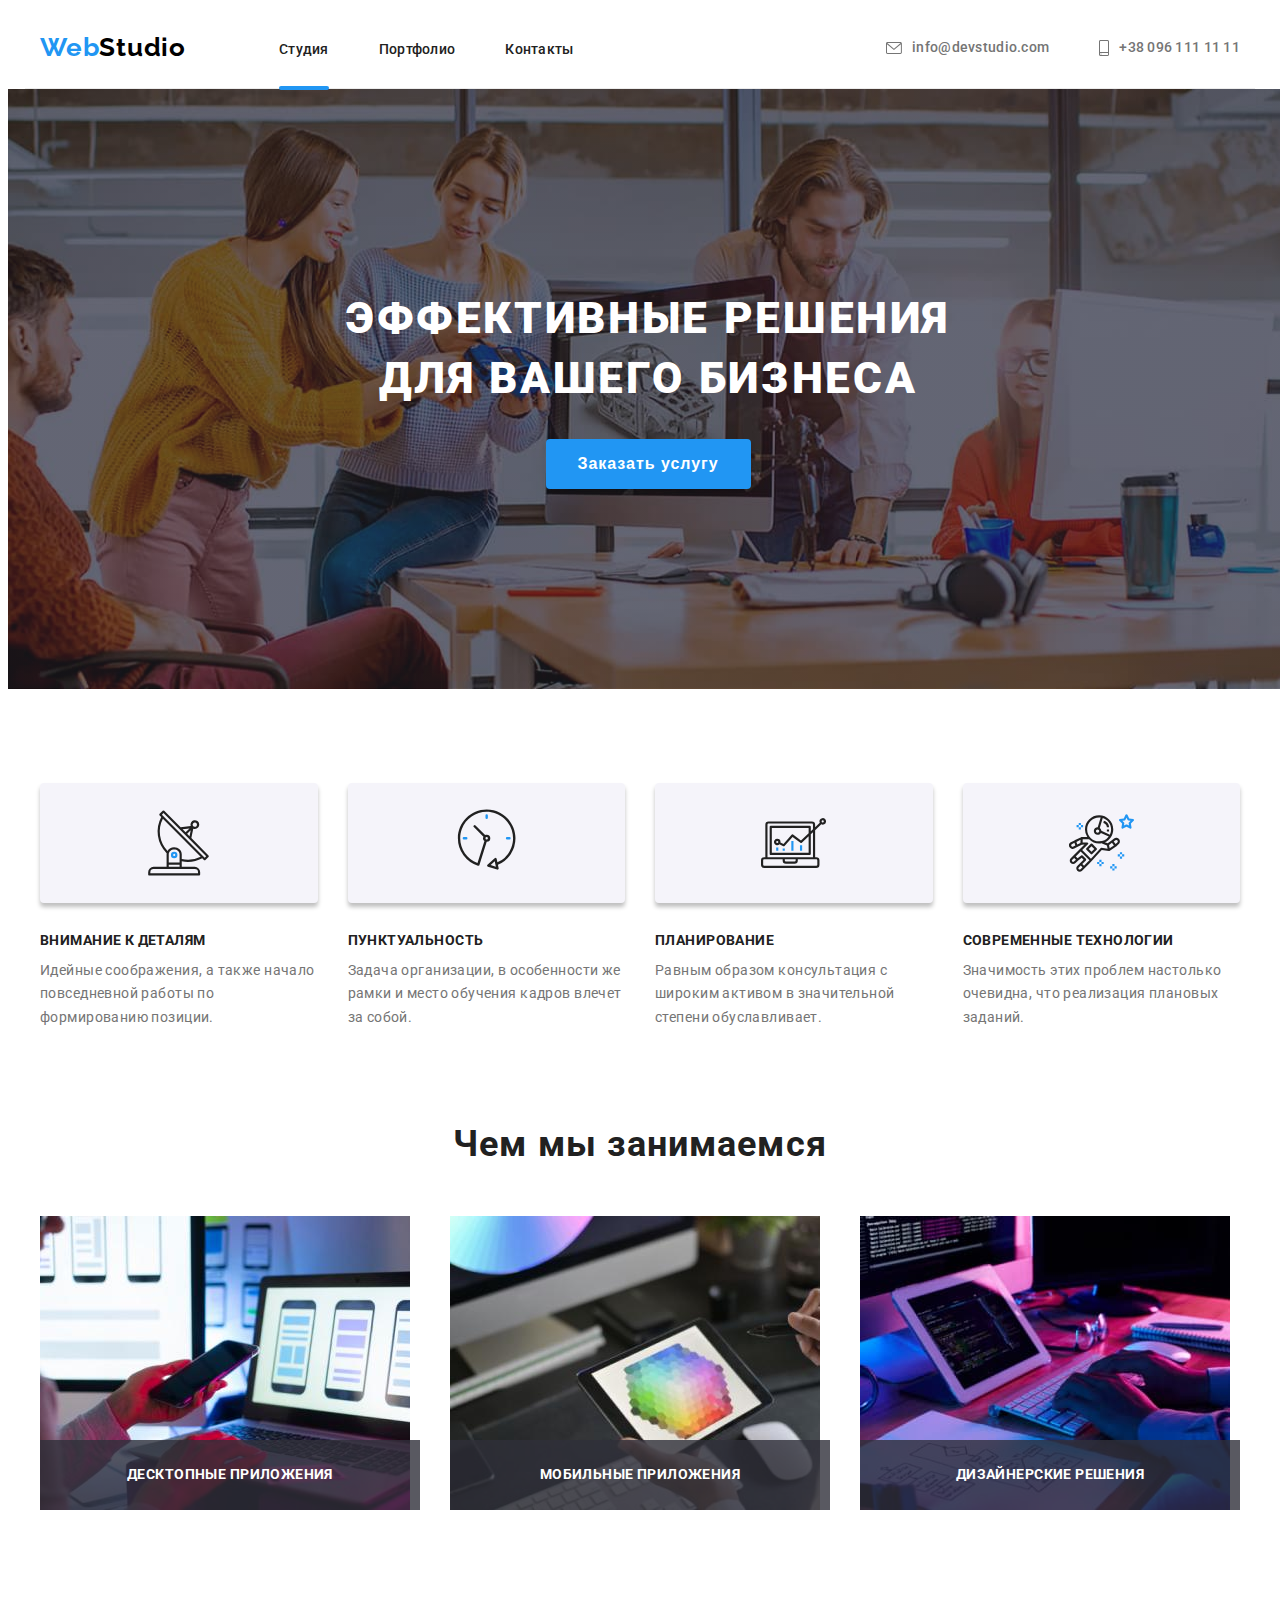
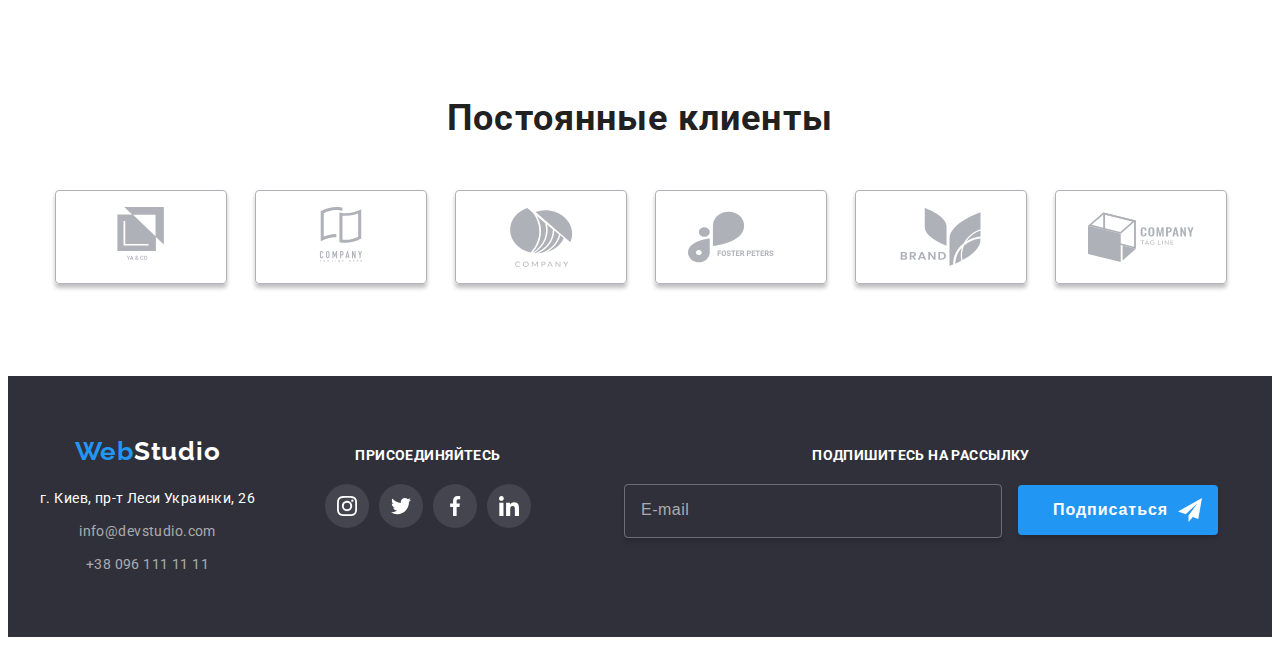
==== commit 03b568c3: "add-footer-mob" ====
--- a/index.html
+++ b/index.html
@@ -429,68 +429,70 @@
         </div>
       </section>
     </main>
-    <!-- <footer class="footer">
+    <footer class="footer">
       <div class="container footer__wrap">
-        <div class="footer__adres">
-          <a class="logo footer__link" href="./index.html"
-            >Web<span class="logo">Studio</span></a
-          >
-          <address class="adres">
-            <ul class="adres__list">
-              <li class="adres__item">
-                <a
-                  href="https://goo.gl/maps/y4soio12tymZy6jWA"
-                  target="_blank"
-                  rel="noopener noreferrer"
-                  class="adres__link"
-                  >г. Киев, пр-т Леси Украинки, 26</a
-                >
-              </li>
-              <li class="adres__item">
-                <a href="mailto:info@devstudio.com" class="adres__date link"
-                  >info@devstudio.com</a
-                >
-              </li>
-              <li class="adres__item">
-                <a href="tel:+380961111111" class="adres__date link"
-                  >+38 096 111 11 11</a
-                >
+        <div class="footer__wrap--table">
+          <div class="footer__adres">
+            <a class="logo footer__link" href="./index.html"
+              >Web<span class="logo">Studio</span></a
+            >
+            <address class="adres">
+              <ul class="adres__list">
+                <li class="adres__item">
+                  <a
+                    href="https://goo.gl/maps/y4soio12tymZy6jWA"
+                    target="_blank"
+                    rel="noopener noreferrer"
+                    class="adres__link"
+                    >г. Киев, пр-т Леси Украинки, 26</a
+                  >
+                </li>
+                <li class="adres__item">
+                  <a href="mailto:info@devstudio.com" class="adres__date link"
+                    >info@devstudio.com</a
+                  >
+                </li>
+                <li class="adres__item">
+                  <a href="tel:+380961111111" class="adres__date link"
+                    >+38 096 111 11 11</a
+                  >
+                </li>
+              </ul>
+            </address>
+          </div>
+          <div class="footer-social">
+            <h2 class="footer-social__title">присоединяйтесь</h2>
+            <ul class="social">
+              <li class="social__item">
+                <a href="" class="social__link footer-social--color">
+                  <svg class="social__icon" height="20">
+                    <use href="./images/icons.svg#icon-instagram"></use>
+                  </svg>
+                </a>
+              </li>
+              <li class="social__item">
+                <a href="" class="social__link footer-social--color">
+                  <svg class="social__icon" height="20">
+                    <use href="./images/icons.svg#icon-twitter"></use>
+                  </svg>
+                </a>
+              </li>
+              <li class="social__item">
+                <a href="" class="social__link footer-social--color">
+                  <svg class="social__icon" height="20">
+                    <use href="./images/icons.svg#icon-facebook"></use>
+                  </svg>
+                </a>
+              </li>
+              <li class="social__item">
+                <a href="" class="social__link footer-social--color">
+                  <svg class="social__icon" height="20">
+                    <use href="./images/icons.svg#icon-linkedin"></use>
+                  </svg>
+                </a>
               </li>
             </ul>
-          </address>
-        </div>
-        <div class="footer-social">
-          <h2 class="footer-social__title">присоединяйтесь</h2>
-          <ul class="social">
-            <li class="social__item">
-              <a href="" class="social__link footer-social--color">
-                <svg class="social__icon" height="20">
-                  <use href="./images/icons.svg#icon-instagram"></use>
-                </svg>
-              </a>
-            </li>
-            <li class="social__item">
-              <a href="" class="social__link footer-social--color">
-                <svg class="social__icon" height="20">
-                  <use href="./images/icons.svg#icon-twitter"></use>
-                </svg>
-              </a>
-            </li>
-            <li class="social__item">
-              <a href="" class="social__link footer-social--color">
-                <svg class="social__icon" height="20">
-                  <use href="./images/icons.svg#icon-facebook"></use>
-                </svg>
-              </a>
-            </li>
-            <li class="social__item">
-              <a href="" class="social__link footer-social--color">
-                <svg class="social__icon" height="20">
-                  <use href="./images/icons.svg#icon-linkedin"></use>
-                </svg>
-              </a>
-            </li>
-          </ul>
+          </div>
         </div>
         <div class="mailing__wrap">
           <h2 class="footer-social__title">Подпишитесь на рассылку</h2>
@@ -511,7 +513,7 @@
           </form>
         </div>
       </div>
-    </footer> -->
+    </footer>
     <div class="backdrop is-hidden" data-modal>
       <div class="modal">
         <button type="button" class="modal__close" data-modal-close>
--- a/css/main.min.css
+++ b/css/main.min.css
@@ -1,2 +1,2 @@
-:root{--main-title-color: #ffffff;--second-title-color: #212121;--first-text-color: #212121;--second-text-color: #757575;--third-text-color: #ffffff;--accent-text-color: rgba(255, 255, 255, 0.6);--accent-color: #2196f3}.visually-hidden{position:absolute;white-space:nowrap;width:1px;height:1px;overflow:hidden;border:0;padding:0;clip:rect(0 0 0 0);clip-path:inset(50%);margin:-1px}@media screen and (max-width: 1199px){.visually-hidden--not-mobile{position:absolute;white-space:nowrap;width:1px;height:1px;overflow:hidden;border:0;padding:0;clip:rect(0 0 0 0);clip-path:inset(50%);margin:-1px}}p,h1,h2,h3,h4,h5,h6{margin:0}ul{list-style:none;margin:0;padding:0}button{cursor:pointer}img{display:block;max-width:100%;height:auto}body{font-family:"Roboto", sans-serif}address{font-style:normal}a{text-decoration:none}.section{padding:60px 0}@media screen and (min-width: 1200px){.section{padding:94px 0}}.section--no-pading{padding-top:0}.section--color-white{background-color:#f5f4fa}.section__title{font-weight:700;font-size:28px;line-height:1.17;text-align:center;letter-spacing:0.03em;margin-bottom:30px}@media screen and (min-width: 1200px){.section__title{font-size:36px;line-height:1.16;color:var(--second-title-color);margin-bottom:50px}}.container{width:100%;padding-left:15px;padding-right:15px;margin:0 auto}@media screen and (min-width: 480px){.container{min-width:480px}}@media screen and (min-width: 768px){.container{min-width:768px}}@media screen and (min-width: 1200px){.container{width:1200px}}.logo{font-family:Raleway;font-weight:700;font-size:26px;line-height:1.19;letter-spacing:0.03em;color:var(--accent-color)}.logo__text{color:#000000}.footer-link .logo{color:#ffffff}.btn{font-weight:700;font-size:16px;line-height:1.87;letter-spacing:0.06em;cursor:pointer;min-width:200px;padding:10px;background-color:var(--accent-color);color:var(--third-text-color);border-color:transparent;border-radius:4px;border:none;box-shadow:0px 4px 4px rgba(0,0,0,0.15)}.page__link--current{color:var(--accent-color)}.page__link--current::after{content:"";width:100%;height:4px;background-color:var(--accent-color);border-radius:2px;position:absolute;left:0;bottom:-1px}.personal-date{margin-left:auto;display:none}@media screen and (min-width: 768px){.personal-date{display:block}}@media screen and (min-width: 1200px){.personal-date{display:flex}}@media screen and (min-width: 1200px){.personal-date__item{margin-left:50px}.personal-date__item:first-child{margin-left:0}}.personal-date__link{font-weight:500;font-size:14px;line-height:1.14;letter-spacing:0.02em;color:var(--second-text-color);display:flex;transition:color 250ms cubic-bezier(0.4, 0, 0.2, 1)}.personal-date__link:hover,.personal-date__link:focus{color:var(--accent-color)}@media screen and (min-width: 767px) and (max-width: 1199px){.personal-date__link{margin-bottom:10px}}@media screen and (min-width: 1200px){.personal-date__link{padding-top:32px;padding-bottom:32px;justify-content:center;align-items:center}}.personal-date__icon{margin-right:10px;fill:currentColor}.social{display:flex;justify-content:center}.social__item{margin-right:10px}.social__item:last-child{margin-right:0}.social__link{width:44px;height:44px;display:flex;justify-content:center;align-items:center;border-radius:50%;color:#afb1b8;transition:color 250ms cubic-bezier(0.4, 0, 0.2, 1),background-color 250ms cubic-bezier(0.4, 0, 0.2, 1)}.social__link:hover,.social__link:focus{background-color:var(--accent-color);color:var(--third-text-color)}.social__icon{fill:currentColor;width:20px;height:20px}.adres__item{margin-bottom:9px}.adres__item:last-child{margin-bottom:0}.adres__link{font-size:14px;line-height:1.71;letter-spacing:0.03em;color:var(--third-text-color);transition:color 250ms cubic-bezier(0.4, 0, 0.2, 1)}.adres__link:hover,.adres__link:focus{color:var(--accent-color)}.adres__date{font-size:14px;line-height:1.71;letter-spacing:0.03em;color:var(--accent-text-color);transition:color 250ms cubic-bezier(0.4, 0, 0.2, 1)}.adres__date:hover,.adres__date:focus{color:var(--accent-color)}.mailing__mail{width:358px;height:50px;margin-right:12px;background-color:transparent;border:1px solid rgba(255,255,255,0.3);box-shadow:0px 4px 4px rgba(0,0,0,0.15);border-radius:4px;padding-left:16px;color:var(--third-text-color);outline:none}.mailing__mail::placeholder{font-weight:400;font-size:16px;line-height:1.25;letter-spacing:0.03em;color:rgba(255,255,255,0.6)}.mailing__mail:focus,.mailing__mail:hover{border-color:var(--accent-color)}.mailing__btn{padding-left:29px}.mailing__picture{margin-left:10px;fill:#ffffff}.mailing__btn--wrap{display:flex;justify-content:center;align-items:center}.page{display:none}@media screen and (min-width: 768px){.page{display:flex}}@media screen and (min-width: 1200px){.page{display:flex}}.page__item{margin-right:50px}.page__item:last-child{margin-right:0}.page__link{font-weight:500;font-size:14px;line-height:1.14;letter-spacing:0.02em;color:var(--first-text-color);padding-top:32px;padding-bottom:32px;transition:color 250ms cubic-bezier(0.4, 0, 0.2, 1);position:relative}.page__link:hover,.page__link:focus{color:var(--accent-color)}.backdrop{width:100vw;height:100vh;background:rgba(0,0,0,0.2);position:fixed;top:0;left:0;transition:opacity 300ms cubic-bezier(0.4, 0, 0.2, 1),visibility 300ms cubic-bezier(0.4, 0, 0.2, 1)}.backdrop.is-hidden .modal{transform:scale(0.5) translateY(-500px) translateX(-2500px) rotate(-90deg)}.modal{width:528px;min-height:581px;background-color:#ffffff;position:absolute;top:50%;left:50%;transform:scale(1) translate(-50%, -50%);transition:transform 1000ms cubic-bezier(0.4, 0, 0.2, 1);box-shadow:0px 1px 3px rgba(0,0,0,0.12),0px 1px 1px rgba(0,0,0,0.14),0px 2px 1px rgba(0,0,0,0.2);border-radius:4px}.modal__close{position:absolute;top:10px;right:10px;width:30px;height:30px;background-color:transparent;border:1px solid #999999;border-radius:50%;display:flex;align-items:center;justify-content:center;transition:border-color 250ms cubic-bezier(0.4, 0, 0.2, 1),fill 250ms cubic-bezier(0.4, 0, 0.2, 1)}.modal__close:hover,.close-icon .modal-close:focus .close__icon{fill:var(--accent-color);border-color:var(--accent-color)}.is-hidden{visibility:hidden;opacity:0;pointer-events:none}.form__container{padding:40px}.form__title{font-weight:700;font-size:20px;line-height:1.15;text-align:center;letter-spacing:0.03em;margin-bottom:12px;color:#212121}.form__wrap{margin-bottom:10px}.form__wrap .form__wrap:nth-child(4){margin-bottom:20px}.form__input{display:block;width:100%;height:40px;padding-left:42px;border:1px solid rgba(33,33,33,0.2);border-radius:4px;outline:none;transition:fill 250ms cubic-bezier(0.4, 0, 0.2, 1),border-color 250ms cubic-bezier(0.4, 0, 0.2, 1)}.form__input:hover,.form__input:focus{border-color:var(--accent-color)}.form__input:hover+.form__svg,.form__input:focus+.form__svg{fill:var(--accent-color)}.form__box{position:relative}.form__svg{position:absolute;left:12px;top:50%;transform:translateY(-50%);outline:none}.form__label{font-weight:400;font-size:12px;line-height:1.16;letter-spacing:0.01em;color:#757575}.form-btn__wrap{display:flex;justify-content:center;width:100%}.check__label{font-weight:400;font-size:14px;line-height:1.71;letter-spacing:0.03em;display:flex;justify-content:center;align-items:center;margin-bottom:30px;color:var(--second-text-color)}.check__box{width:16px;height:15px;border:2px solid #212121;margin-right:8px;display:flex;justify-content:center;align-items:center;border-radius:1px}.check__icon{fill:#ffffff}.check__link{color:var(--accent-color);margin-left:3px;text-decoration-line:underline;text-underline-position:under}.check__input:checked+.check__label .check__box{background-color:var(--accent-color);border:none}.comment--textarea{height:120px;resize:none;padding:16px 12px}.comment--textarea::placeholder{font-weight:400;font-size:12px;line-height:1.16;letter-spacing:0.01em;color:rgba(117,117,117,0.5)}.header__container{display:flex;align-items:center;border-bottom:1px solid #ececec;justify-content:space-between}.header__navigation{display:flex;align-items:center}.header__logo{padding-top:16px;padding-bottom:16px}@media screen and (min-width: 767px) and (max-width: 1199px){.header__logo{padding-top:26px;padding-bottom:26px;margin-right:83px}}@media screen and (min-width: 1200px){.header__logo{padding-top:24px;padding-bottom:25px;margin-right:93px}}.hero{background-color:#2f303a;padding:118px 0;text-align:center;background-image:linear-gradient(rgba(47,48,58,0.4), rgba(47,48,58,0.4)),url(../images/hero-bg.jpg);background-repeat:no-repeat;background-position:center;background-size:cover;max-width:1600px;margin:0 auto;width:100vw}@media screen and (min-width: 1200px){.hero{padding:200px 0}}.hero__title{font-weight:900;text-transform:uppercase;color:var(--main-title-color);letter-spacing:0.06em;margin-bottom:30px;margin-left:auto;margin-right:auto}@media screen and (min-width: 480px){.hero__title{width:360px;font-size:26px;line-height:1.61}}@media screen and (min-width: 1200px){.hero__title{width:696px;font-size:44px;line-height:1.36}}.hero__btn{display:inline-block;padding-left:32px;padding-right:32px}@media screen and (min-width: 768px){.specificity{display:flex;margin-right:-15px;flex-wrap:wrap}}@media screen and (min-width: 1200px){.specificity{margin-right:-30px}}@media screen and (min-width: 768px){.specificity__item{flex-basis:calc(100% / 2 - 15px);margin-right:15px;width:354px}}@media screen and (min-width: 1200px){.specificity__item{flex-basis:calc(100% / 4 - 30px);margin-right:30px;width:270px}}.specificity__title{font-weight:700;font-size:14px;line-height:1.14;letter-spacing:0.03em;text-transform:uppercase;color:var(--first-text-color);margin-bottom:10px}@media screen and (max-width: 768){.specificity__title{text-align:center}}.specificity__text{font-size:14px;line-height:1.71;letter-spacing:0.03em;color:var(--second-text-color)}.specificity__container{display:flex;justify-content:center;align-items:center;width:100%;height:120px;box-shadow:0px 4px 4px rgba(0,0,0,0.25);background-color:#f5f4fa;border-radius:4px;margin-bottom:30px}.specificity__icon{width:65px;height:70px}.about{display:flex;flex-wrap:wrap;margin-right:-30px;margin-bottom:-30px}.about__item{flex-basis:calc(100% / 3 - 30px);margin-right:30px;margin-bottom:30px;width:100%;height:100%}.about__wraper{position:relative}.about__text{width:100%;height:70px;font-weight:700;font-size:14px;line-height:1.14;letter-spacing:0.03em;text-transform:uppercase;display:flex;justify-content:center;align-items:center;color:var(--main-title-color);background:rgba(47,48,58,0.8);position:absolute;left:0;bottom:0}.team__item{box-shadow:0px 1px 3px rgba(0,0,0,0.12),0px 1px 1px rgba(0,0,0,0.14),0px 2px 1px rgba(0,0,0,0.2);border-radius:0px 0px 4px 4px;background-color:#ffffff}.team__container{padding-top:30px;padding-bottom:30px}.team__title{font-weight:500;font-size:16px;line-height:19px;letter-spacing:0.03em;color:var(--first-text-color);margin-bottom:10px}.team__text{font-size:16px;line-height:1.18;letter-spacing:0.03em;color:var(--second-text-color);margin-bottom:16px}@media screen and (min-width: 480px){.clients{display:flex;margin-right:-15px;margin-bottom:-15px;flex-wrap:wrap;justify-content:center;align-items:center}}@media screen and (min-width: 768px){.clients{margin-right:-30px;margin-bottom:-30px}}.clients__item{height:92px;width:100%}@media screen and (max-width: 479px){.clients__item{margin-bottom:10px}}@media screen and (min-width: 480px){.clients__item{margin-right:15px;margin-bottom:15px;width:210px}}@media screen and (min-width: 768px){.clients__item{margin-right:30px;margin-bottom:30px;width:226px}}@media screen and (min-width: 1000px){.clients__item{margin-right:30px;margin-bottom:30px;width:300px}}@media screen and (min-width: 1200px){.clients__item{width:170px}}.clients__link{display:block;box-shadow:0px 4px 4px rgba(0,0,0,0.25);border:1px solid #afb1b8;border-radius:4px;display:flex;justify-content:center;align-items:center;width:100%;height:100%;fill:#afb1b8;outline:none;text-align:center;transition:color 250ms cubic-bezier(0.4, 0, 0.2, 1),fill 250ms cubic-bezier(0.4, 0, 0.2, 1)}.clients__link:hover,.clients__link:focus{fill:var(--accent-color);border-color:var(--accent-color)}@media screen and (min-width: 480px){.clients__link{flex-basis:calc(100% / 2 - 15px)}}@media screen and (min-width: 768px){.clients__link{flex-basis:calc(100% / 3 - 30px)}}@media screen and (min-width: 1200px){.clients__link{flex-basis:calc(100% / 6 - 30px)}}.footer{background-color:#2f303a;padding-top:60px;padding-bottom:60px}.footer__wrap{display:flex;align-items:baseline}.footer__link{margin-bottom:20px;display:inline-block}.footer__link span{color:#ffffff}.footer__adres{margin-right:70px}.footer-social{margin-right:93px}.footer-social__title{font-weight:700px;font-size:14px;line-height:1.14;letter-spacing:0.03em;text-transform:uppercase;color:var(--main-title-color);margin-bottom:20px}.footer-social--color{background-color:rgba(255,255,255,0.1)}.footer-social--color svg{fill:#ffffff}.portfolio{display:flex;justify-content:center;margin-bottom:50px}.portfolio__item{margin-right:8px}.portfolio__item:last-child{margin-right:0}.portfolio__btn{font-weight:500;font-size:16px;line-height:1.62;letter-spacing:0.03em;color:var(--first-text-color);cursor:pointer;padding:6px 22px;background:#f5f4fa;border-radius:4px;border:none;transition:color 250ms cubic-bezier(0.4, 0, 0.2, 1),background-color 250ms cubic-bezier(0.4, 0, 0.2, 1),box-shadow 250ms cubic-bezier(0.4, 0, 0.2, 1)}.portfolio__btn:hover,.portfolio__btn:focus{background-color:var(--accent-color);color:#ffffff;box-shadow:0px 3px 1px rgba(0,0,0,0.1),0px 1px 2px rgba(0,0,0,0.08),0px 2px 2px rgba(0,0,0,0.12);border-radius:4px}.cart{display:flex;flex-wrap:wrap;margin-right:-30px;margin-bottom:-30px}.cart__item{flex-basis:calc(100% / 3 - 30px);margin-right:30px;margin-bottom:30px;display:flex}.cart__link{transition:box-shadow 250ms cubic-bezier(0.4, 0, 0.2, 1)}.cart__link:hover .cart__label,.cart__link:focus .cart__label{transform:translateY(0)}.cart__link:focus,.cart__link:hover{box-shadow:0px 4px 4px rgba(0,0,0,0.25)}.cart__title{font-weight:700;font-size:18px;line-height:2;letter-spacing:0.06em;color:var(--second-title-color);margin-bottom:4px}.cart__text{font-size:16px;line-height:1.87;letter-spacing:0.03em;color:var(--second-text-color)}.cart__box{padding:20px 24px;border:1px solid #eeeeee;border-top:0px}.cart__wrap{position:relative;overflow:hidden}.cart__label{font-weight:400;font-size:18px;line-height:1.56;letter-spacing:0.03em;color:var(--third-text-color);background-color:rgba(33,150,243,0.9);position:absolute;left:0px;top:0;width:100%;height:100%;padding:63px 23px;transform:translateY(100%);transition:transform 250ms cubic-bezier(0.4, 0, 0.2, 1)}.burger--open{background-color:#ffffff;border:none;width:40px;height:40px}.burger--open:hover,.burger--open:focus{fill:var(--accent-color)}@media screen and (min-width: 767px){.burger--open{display:none}}.burger--close{background-color:#ffffff;border:none;width:40px;height:40px;display:block;margin-left:auto}.burger--close:hover,.burger--close:focus{fill:var(--accent-color)}.mobail__icon{display:block}.mobail__burger{position:fixed;background-color:#ffffff;width:100vw;height:100vh;top:0;z-index:10;padding-top:10px;padding-right:15px;padding-left:40px;padding-bottom:48px}.mobail__container{display:flex;flex-direction:column;justify-content:space-between;height:100%}.page-mob__item:not(:last-child){margin-bottom:32px}.page-mob__link{font-weight:500;font-size:40px;line-height:47px;letter-spacing:0.02em;color:var(--first-text-color)}.page-mob__link:hover,.page-mob__link:focus{color:var(--accent-color)}.personal-mob__item:not(:last-child){margin-bottom:32px}.personal-mob{margin-bottom:64px}.personal-mob__link{font-weight:500;font-size:24px;line-height:28px;letter-spacing:0.02em;color:var(--second-text-color)}.personal-mob__link:hover,.personal-mob__link:focus{color:var(--accent-color)}.mob-social{display:flex;margin:0 -10px;flex-wrap:wrap}.mob-social__item:not(:last-child){border-right:1px solid rgba(33,33,33,0.2)}@media screen and (max-width: 400px){.mob-social__item{width:100%;flex-basis:calc(100% / 3 - 10px);margin-bottom:5px}.mob-social__item:nth-child(3){border:none}}@media screen and (max-width: 330px){.mob-social__item{width:100%;flex-basis:calc(100% / 2 - 10px)}.mob-social__item:nth-child(2){border:none}}.mob-social__link{font-weight:500;font-size:18px;line-height:1.22;letter-spacing:0.02em;margin:0 10px;color:var(--accent-color)}
+:root{--main-title-color: #ffffff;--second-title-color: #212121;--first-text-color: #212121;--second-text-color: #757575;--third-text-color: #ffffff;--accent-text-color: rgba(255, 255, 255, 0.6);--accent-color: #2196f3}.visually-hidden{position:absolute;white-space:nowrap;width:1px;height:1px;overflow:hidden;border:0;padding:0;clip:rect(0 0 0 0);clip-path:inset(50%);margin:-1px}@media screen and (max-width: 1199px){.visually-hidden--not-mobile{position:absolute;white-space:nowrap;width:1px;height:1px;overflow:hidden;border:0;padding:0;clip:rect(0 0 0 0);clip-path:inset(50%);margin:-1px}}p,h1,h2,h3,h4,h5,h6{margin:0}ul{list-style:none;margin:0;padding:0}button{cursor:pointer}img{display:block;max-width:100%;height:auto}body{font-family:"Roboto", sans-serif}address{font-style:normal}a{text-decoration:none}.section{padding:60px 0}@media screen and (min-width: 1200px){.section{padding:94px 0}}.section--no-pading{padding-top:0}.section--color-white{background-color:#f5f4fa}.section__title{font-weight:700;font-size:28px;line-height:1.17;text-align:center;letter-spacing:0.03em;margin-bottom:30px}@media screen and (min-width: 1200px){.section__title{font-size:36px;line-height:1.16;color:var(--second-title-color);margin-bottom:50px}}.container{width:100%;padding-left:15px;padding-right:15px;margin:0 auto}@media screen and (min-width: 480px){.container{min-width:480px}}@media screen and (min-width: 768px){.container{min-width:768px}}@media screen and (min-width: 1200px){.container{width:1200px}}.logo{font-family:Raleway;font-weight:700;font-size:26px;line-height:1.19;letter-spacing:0.03em;color:var(--accent-color)}.logo__text{color:#000000}.footer-link .logo{color:#ffffff}.btn{font-weight:700;font-size:16px;line-height:1.87;letter-spacing:0.06em;cursor:pointer;min-width:200px;padding:10px;background-color:var(--accent-color);color:var(--third-text-color);border-color:transparent;border-radius:4px;border:none;box-shadow:0px 4px 4px rgba(0,0,0,0.15)}.page__link--current{color:var(--accent-color)}.page__link--current::after{content:"";width:100%;height:4px;background-color:var(--accent-color);border-radius:2px;position:absolute;left:0;bottom:-1px}.personal-date{margin-left:auto;display:none}@media screen and (min-width: 768px){.personal-date{display:block}}@media screen and (min-width: 1200px){.personal-date{display:flex}}@media screen and (min-width: 1200px){.personal-date__item{margin-left:50px}.personal-date__item:first-child{margin-left:0}}.personal-date__link{font-weight:500;font-size:14px;line-height:1.14;letter-spacing:0.02em;color:var(--second-text-color);display:flex;transition:color 250ms cubic-bezier(0.4, 0, 0.2, 1)}.personal-date__link:hover,.personal-date__link:focus{color:var(--accent-color)}@media screen and (min-width: 767px) and (max-width: 1199px){.personal-date__link{margin-bottom:10px}}@media screen and (min-width: 1200px){.personal-date__link{padding-top:32px;padding-bottom:32px;justify-content:center;align-items:center}}.personal-date__icon{margin-right:10px;fill:currentColor}.social{display:flex;justify-content:center}.social__item{margin-right:10px}.social__item:last-child{margin-right:0}.social__link{width:44px;height:44px;display:flex;justify-content:center;align-items:center;border-radius:50%;color:#afb1b8;transition:color 250ms cubic-bezier(0.4, 0, 0.2, 1),background-color 250ms cubic-bezier(0.4, 0, 0.2, 1)}.social__link:hover,.social__link:focus{background-color:var(--accent-color);color:var(--third-text-color)}.social__icon{fill:currentColor;width:20px;height:20px}.adres__item{margin-bottom:9px}.adres__item:last-child{margin-bottom:0}.adres__link{font-size:14px;line-height:1.71;letter-spacing:0.03em;color:var(--third-text-color);transition:color 250ms cubic-bezier(0.4, 0, 0.2, 1)}.adres__link:hover,.adres__link:focus{color:var(--accent-color)}.adres__date{font-size:14px;line-height:1.71;letter-spacing:0.03em;color:var(--accent-text-color);transition:color 250ms cubic-bezier(0.4, 0, 0.2, 1)}.adres__date:hover,.adres__date:focus{color:var(--accent-color)}.mailing__mail{width:100%;height:50px;background-color:transparent;border:1px solid rgba(255,255,255,0.3);box-shadow:0px 4px 4px rgba(0,0,0,0.15);border-radius:4px;padding-left:16px;color:var(--third-text-color);outline:none;margin-bottom:20px}.mailing__mail::placeholder{font-weight:400;font-size:16px;line-height:1.25;letter-spacing:0.03em;color:rgba(255,255,255,0.6)}.mailing__mail:focus,.mailing__mail:hover{border-color:var(--accent-color)}@media screen and (min-width: 1200px){.mailing__mail{width:358px;margin-right:12px}}.mailing__btn{padding-left:29px}.mailing__picture{margin-left:10px;fill:#ffffff}.mailing__btn--wrap{display:flex;justify-content:center;align-items:center}.page{display:none}@media screen and (min-width: 768px){.page{display:flex}}@media screen and (min-width: 1200px){.page{display:flex}}.page__item{margin-right:50px}.page__item:last-child{margin-right:0}.page__link{font-weight:500;font-size:14px;line-height:1.14;letter-spacing:0.02em;color:var(--first-text-color);padding-top:32px;padding-bottom:32px;transition:color 250ms cubic-bezier(0.4, 0, 0.2, 1);position:relative}.page__link:hover,.page__link:focus{color:var(--accent-color)}.backdrop{width:100vw;height:100vh;background:rgba(0,0,0,0.2);position:fixed;top:0;left:0;transition:opacity 300ms cubic-bezier(0.4, 0, 0.2, 1),visibility 300ms cubic-bezier(0.4, 0, 0.2, 1)}.backdrop.is-hidden .modal{transform:scale(0.5) translateY(-500px) translateX(-2500px) rotate(-90deg)}.modal{width:528px;min-height:581px;background-color:#ffffff;position:absolute;top:50%;left:50%;transform:scale(1) translate(-50%, -50%);transition:transform 1000ms cubic-bezier(0.4, 0, 0.2, 1);box-shadow:0px 1px 3px rgba(0,0,0,0.12),0px 1px 1px rgba(0,0,0,0.14),0px 2px 1px rgba(0,0,0,0.2);border-radius:4px}.modal__close{position:absolute;top:10px;right:10px;width:30px;height:30px;background-color:transparent;border:1px solid #999999;border-radius:50%;display:flex;align-items:center;justify-content:center;transition:border-color 250ms cubic-bezier(0.4, 0, 0.2, 1),fill 250ms cubic-bezier(0.4, 0, 0.2, 1)}.modal__close:hover,.close-icon .modal-close:focus .close__icon{fill:var(--accent-color);border-color:var(--accent-color)}.is-hidden{visibility:hidden;opacity:0;pointer-events:none}.form__container{padding:40px}.form__title{font-weight:700;font-size:20px;line-height:1.15;text-align:center;letter-spacing:0.03em;margin-bottom:12px;color:#212121}.form__wrap{margin-bottom:10px}.form__wrap .form__wrap:nth-child(4){margin-bottom:20px}.form__input{display:block;width:100%;height:40px;padding-left:42px;border:1px solid rgba(33,33,33,0.2);border-radius:4px;outline:none;transition:fill 250ms cubic-bezier(0.4, 0, 0.2, 1),border-color 250ms cubic-bezier(0.4, 0, 0.2, 1)}.form__input:hover,.form__input:focus{border-color:var(--accent-color)}.form__input:hover+.form__svg,.form__input:focus+.form__svg{fill:var(--accent-color)}.form__box{position:relative}.form__svg{position:absolute;left:12px;top:50%;transform:translateY(-50%);outline:none}.form__label{font-weight:400;font-size:12px;line-height:1.16;letter-spacing:0.01em;color:#757575}.form-btn__wrap{display:flex;justify-content:center;width:100%}.check__label{font-weight:400;font-size:14px;line-height:1.71;letter-spacing:0.03em;display:flex;justify-content:center;align-items:center;margin-bottom:30px;color:var(--second-text-color)}.check__box{width:16px;height:15px;border:2px solid #212121;margin-right:8px;display:flex;justify-content:center;align-items:center;border-radius:1px}.check__icon{fill:#ffffff}.check__link{color:var(--accent-color);margin-left:3px;text-decoration-line:underline;text-underline-position:under}.check__input:checked+.check__label .check__box{background-color:var(--accent-color);border:none}.comment--textarea{height:120px;resize:none;padding:16px 12px}.comment--textarea::placeholder{font-weight:400;font-size:12px;line-height:1.16;letter-spacing:0.01em;color:rgba(117,117,117,0.5)}.header__container{display:flex;align-items:center;border-bottom:1px solid #ececec;justify-content:space-between}.header__navigation{display:flex;align-items:center}.header__logo{padding-top:16px;padding-bottom:16px}@media screen and (min-width: 767px) and (max-width: 1199px){.header__logo{padding-top:26px;padding-bottom:26px;margin-right:83px}}@media screen and (min-width: 1200px){.header__logo{padding-top:24px;padding-bottom:25px;margin-right:93px}}.hero{background-color:#2f303a;padding:118px 0;text-align:center;background-image:linear-gradient(rgba(47,48,58,0.4), rgba(47,48,58,0.4)),url(../images/hero-bg.jpg);background-repeat:no-repeat;background-position:center;background-size:cover;max-width:1600px;margin:0 auto;width:100vw}@media screen and (min-width: 1200px){.hero{padding:200px 0}}.hero__title{font-weight:900;text-transform:uppercase;color:var(--main-title-color);letter-spacing:0.06em;margin-bottom:30px;margin-left:auto;margin-right:auto}@media screen and (min-width: 480px){.hero__title{width:360px;font-size:26px;line-height:1.61}}@media screen and (min-width: 1200px){.hero__title{width:696px;font-size:44px;line-height:1.36}}.hero__btn{display:inline-block;padding-left:32px;padding-right:32px}@media screen and (min-width: 768px){.specificity{display:flex;margin-right:-15px;flex-wrap:wrap}}@media screen and (min-width: 1200px){.specificity{margin-right:-30px}}@media screen and (min-width: 768px){.specificity__item{flex-basis:calc(100% / 2 - 15px);margin-right:15px;width:354px}}@media screen and (min-width: 1200px){.specificity__item{flex-basis:calc(100% / 4 - 30px);margin-right:30px;width:270px}}.specificity__title{font-weight:700;font-size:14px;line-height:1.14;letter-spacing:0.03em;text-transform:uppercase;color:var(--first-text-color);margin-bottom:10px}@media screen and (max-width: 768){.specificity__title{text-align:center}}.specificity__text{font-size:14px;line-height:1.71;letter-spacing:0.03em;color:var(--second-text-color)}.specificity__container{display:flex;justify-content:center;align-items:center;width:100%;height:120px;box-shadow:0px 4px 4px rgba(0,0,0,0.25);background-color:#f5f4fa;border-radius:4px;margin-bottom:30px}.specificity__icon{width:65px;height:70px}.about{display:flex;flex-wrap:wrap;margin-right:-30px;margin-bottom:-30px}.about__item{flex-basis:calc(100% / 3 - 30px);margin-right:30px;margin-bottom:30px;width:100%;height:100%}.about__wraper{position:relative}.about__text{width:100%;height:70px;font-weight:700;font-size:14px;line-height:1.14;letter-spacing:0.03em;text-transform:uppercase;display:flex;justify-content:center;align-items:center;color:var(--main-title-color);background:rgba(47,48,58,0.8);position:absolute;left:0;bottom:0}.team__item{box-shadow:0px 1px 3px rgba(0,0,0,0.12),0px 1px 1px rgba(0,0,0,0.14),0px 2px 1px rgba(0,0,0,0.2);border-radius:0px 0px 4px 4px;background-color:#ffffff}.team__container{padding-top:30px;padding-bottom:30px}.team__title{font-weight:500;font-size:16px;line-height:19px;letter-spacing:0.03em;color:var(--first-text-color);margin-bottom:10px}.team__text{font-size:16px;line-height:1.18;letter-spacing:0.03em;color:var(--second-text-color);margin-bottom:16px}@media screen and (min-width: 480px){.clients{display:flex;margin-right:-15px;margin-bottom:-15px;flex-wrap:wrap;justify-content:center;align-items:center}}@media screen and (min-width: 768px){.clients{margin-right:-30px;margin-bottom:-30px}}.clients__item{height:92px;width:100%}@media screen and (max-width: 479px){.clients__item{margin-bottom:10px}}@media screen and (min-width: 480px){.clients__item{margin-right:15px;margin-bottom:15px;width:210px}}@media screen and (min-width: 768px){.clients__item{margin-right:30px;margin-bottom:30px;width:226px}}@media screen and (min-width: 1000px){.clients__item{margin-right:30px;margin-bottom:30px;width:300px}}@media screen and (min-width: 1200px){.clients__item{width:170px}}.clients__link{display:block;box-shadow:0px 4px 4px rgba(0,0,0,0.25);border:1px solid #afb1b8;border-radius:4px;display:flex;justify-content:center;align-items:center;width:100%;height:100%;fill:#afb1b8;outline:none;text-align:center;transition:color 250ms cubic-bezier(0.4, 0, 0.2, 1),fill 250ms cubic-bezier(0.4, 0, 0.2, 1)}.clients__link:hover,.clients__link:focus{fill:var(--accent-color);border-color:var(--accent-color)}@media screen and (min-width: 480px){.clients__link{flex-basis:calc(100% / 2 - 15px)}}@media screen and (min-width: 768px){.clients__link{flex-basis:calc(100% / 3 - 30px)}}@media screen and (min-width: 1200px){.clients__link{flex-basis:calc(100% / 6 - 30px)}}.footer{background-color:#2f303a;padding-top:60px;padding-bottom:60px;text-align:center}@media screen and (min-width: 768px) and (max-width: 1199px){.footer__wrap--table{display:flex;flex-wrap:wrap;justify-content:space-between;align-items:baseline;margin-left:76px;margin-right:89px;margin-bottom:60px}}@media screen and (min-width: 1200px){.footer__wrap--table{display:flex;flex-wrap:wrap;align-items:baseline}}@media screen and (min-width: 1200px){.footer__wrap{display:flex;flex-wrap:wrap;align-items:baseline}}.footer__link{margin-bottom:20px;display:inline-block}.footer__link span{color:#ffffff}@media screen and (max-width: 767px){.footer__adres{margin-bottom:60px}}@media screen and (min-width: 1200px){.footer__adres{margin-right:70px}}@media screen and (max-width: 767px){.footer-social{margin-bottom:60px}}@media screen and (min-width: 1200px){.footer-social{margin-right:93px}}.footer-social__title{font-weight:700px;font-size:14px;line-height:1.14;letter-spacing:0.03em;text-transform:uppercase;color:var(--main-title-color);margin-bottom:20px}.footer-social--color{background-color:rgba(255,255,255,0.1)}.footer-social--color svg{fill:#ffffff}.portfolio{display:flex;justify-content:center;margin-bottom:50px}.portfolio__item{margin-right:8px}.portfolio__item:last-child{margin-right:0}.portfolio__btn{font-weight:500;font-size:16px;line-height:1.62;letter-spacing:0.03em;color:var(--first-text-color);cursor:pointer;padding:6px 22px;background:#f5f4fa;border-radius:4px;border:none;transition:color 250ms cubic-bezier(0.4, 0, 0.2, 1),background-color 250ms cubic-bezier(0.4, 0, 0.2, 1),box-shadow 250ms cubic-bezier(0.4, 0, 0.2, 1)}.portfolio__btn:hover,.portfolio__btn:focus{background-color:var(--accent-color);color:#ffffff;box-shadow:0px 3px 1px rgba(0,0,0,0.1),0px 1px 2px rgba(0,0,0,0.08),0px 2px 2px rgba(0,0,0,0.12);border-radius:4px}.cart{display:flex;flex-wrap:wrap;margin-right:-30px;margin-bottom:-30px}.cart__item{flex-basis:calc(100% / 3 - 30px);margin-right:30px;margin-bottom:30px;display:flex}.cart__link{transition:box-shadow 250ms cubic-bezier(0.4, 0, 0.2, 1)}.cart__link:hover .cart__label,.cart__link:focus .cart__label{transform:translateY(0)}.cart__link:focus,.cart__link:hover{box-shadow:0px 4px 4px rgba(0,0,0,0.25)}.cart__title{font-weight:700;font-size:18px;line-height:2;letter-spacing:0.06em;color:var(--second-title-color);margin-bottom:4px}.cart__text{font-size:16px;line-height:1.87;letter-spacing:0.03em;color:var(--second-text-color)}.cart__box{padding:20px 24px;border:1px solid #eeeeee;border-top:0px}.cart__wrap{position:relative;overflow:hidden}.cart__label{font-weight:400;font-size:18px;line-height:1.56;letter-spacing:0.03em;color:var(--third-text-color);background-color:rgba(33,150,243,0.9);position:absolute;left:0px;top:0;width:100%;height:100%;padding:63px 23px;transform:translateY(100%);transition:transform 250ms cubic-bezier(0.4, 0, 0.2, 1)}.burger--open{background-color:#ffffff;border:none;width:40px;height:40px}.burger--open:hover,.burger--open:focus{fill:var(--accent-color)}@media screen and (min-width: 767px){.burger--open{display:none}}.burger--close{background-color:#ffffff;border:none;width:40px;height:40px;display:block;margin-left:auto}.burger--close:hover,.burger--close:focus{fill:var(--accent-color)}.mobail__icon{display:block}.mobail__burger{position:fixed;background-color:#ffffff;width:100vw;height:100vh;top:0;z-index:10;padding-top:10px;padding-right:15px;padding-left:40px;padding-bottom:48px}.mobail__container{display:flex;flex-direction:column;justify-content:space-between;height:100%}.page-mob__item:not(:last-child){margin-bottom:32px}.page-mob__link{font-weight:500;font-size:40px;line-height:47px;letter-spacing:0.02em;color:var(--first-text-color)}.page-mob__link:hover,.page-mob__link:focus{color:var(--accent-color)}.personal-mob__item:not(:last-child){margin-bottom:32px}.personal-mob{margin-bottom:64px}.personal-mob__link{font-weight:500;font-size:24px;line-height:28px;letter-spacing:0.02em;color:var(--second-text-color)}.personal-mob__link:hover,.personal-mob__link:focus{color:var(--accent-color)}.mob-social{display:flex;margin:0 -10px;flex-wrap:wrap}.mob-social__item:not(:last-child){border-right:1px solid rgba(33,33,33,0.2)}@media screen and (max-width: 400px){.mob-social__item{width:100%;flex-basis:calc(100% / 3 - 10px);margin-bottom:5px}.mob-social__item:nth-child(3){border:none}}@media screen and (max-width: 330px){.mob-social__item{width:100%;flex-basis:calc(100% / 2 - 10px)}.mob-social__item:nth-child(2){border:none}}.mob-social__link{font-weight:500;font-size:18px;line-height:1.22;letter-spacing:0.02em;margin:0 10px;color:var(--accent-color)}
 /*# sourceMappingURL=main.min.css.map */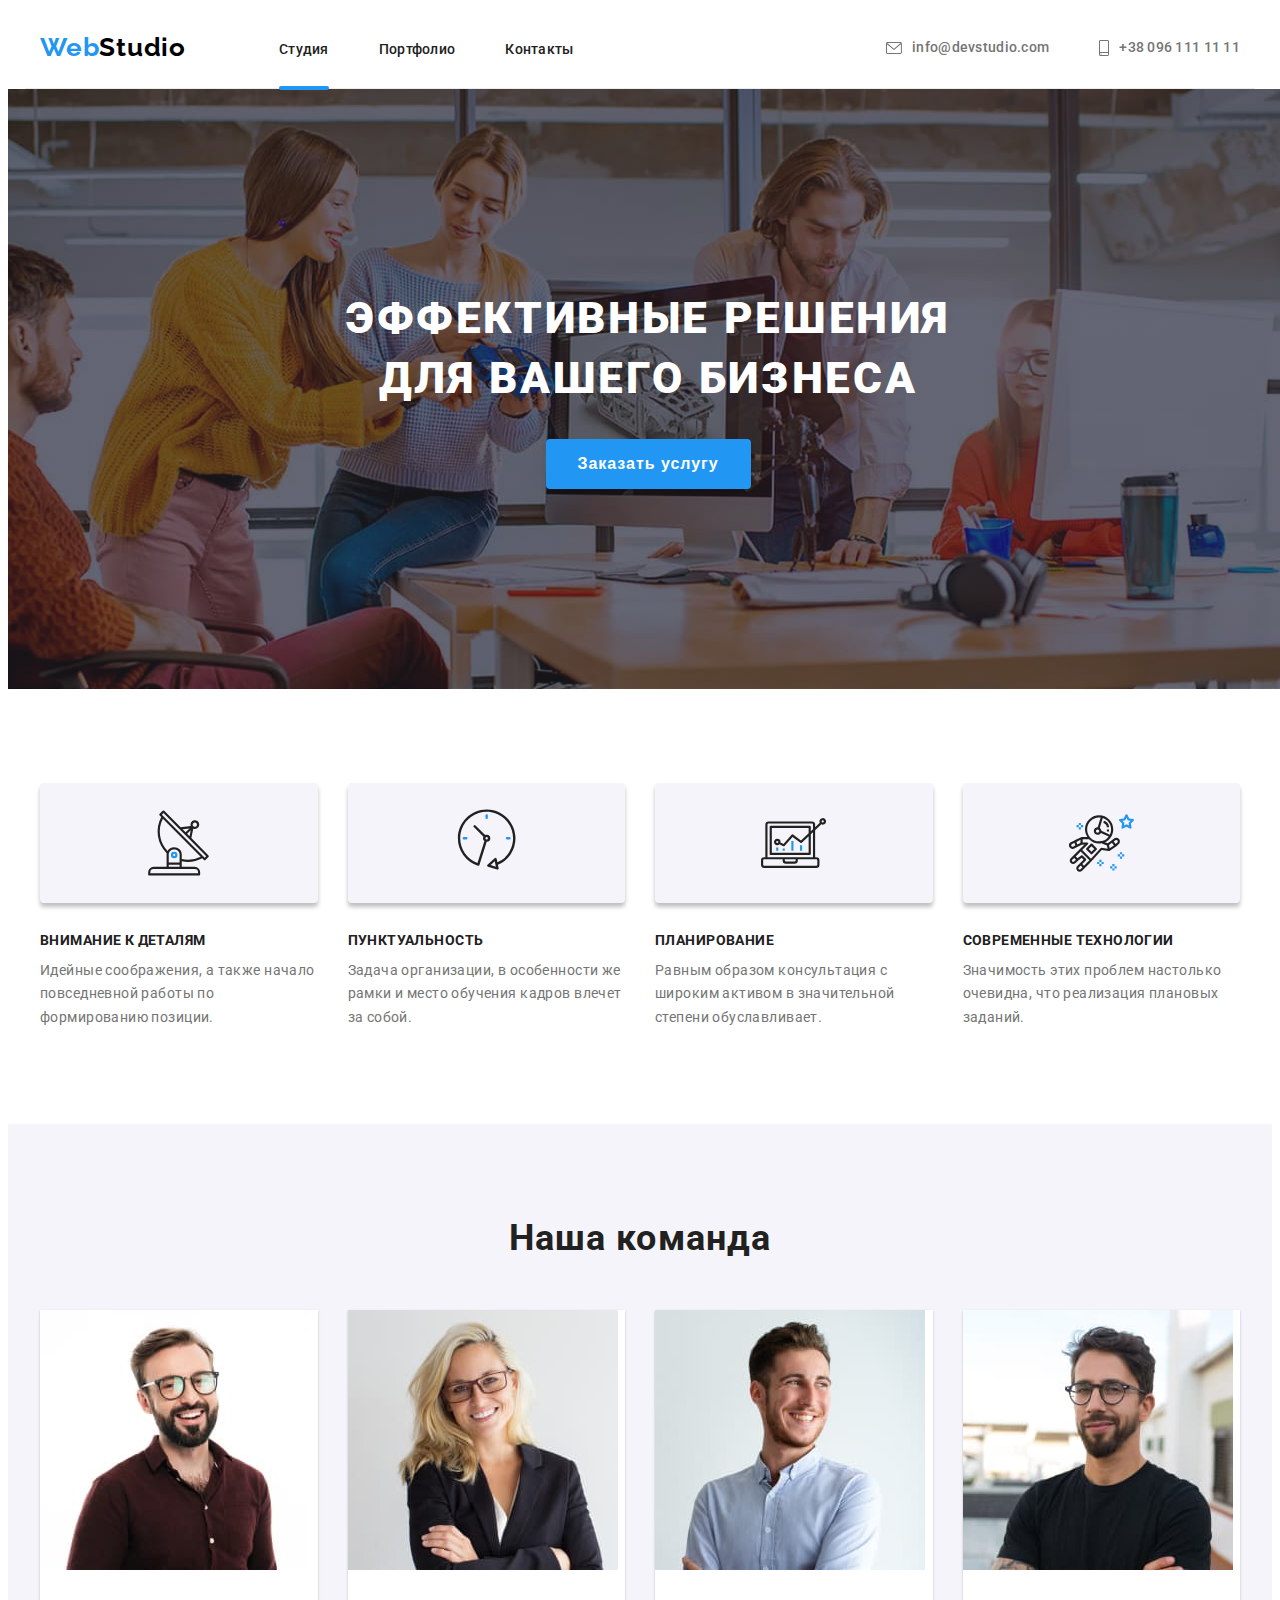
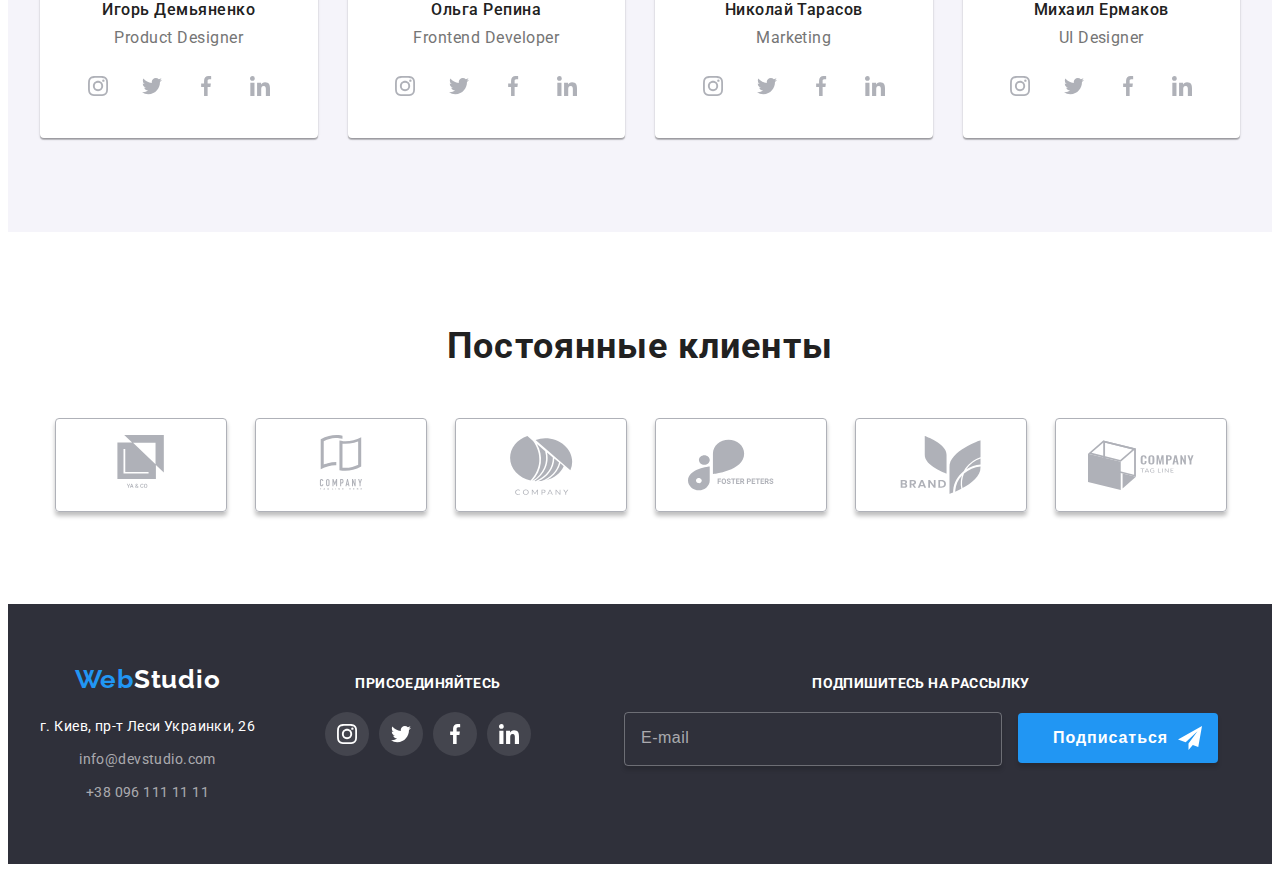
==== commit dcd3908f: "add-team-mob" ====
--- a/index.html
+++ b/index.html
@@ -183,7 +183,7 @@
           </ul>
         </div>
       </section>
-      <section class="section section--no-pading visually-hidden--not-mobile">
+      <!-- <section class="section section--no-pading visually-hidden--not-mobile">
         <div class="container">
           <h2 class="section__title">Чем мы занимаемся</h2>
           <ul class="about list">
@@ -223,162 +223,250 @@
             </li>
           </ul>
         </div>
-      </section>
-      <!-- <section class="section section--color-white">
+      </section> -->
+      <section class="section section--color-white">
         <div class="container">
           <h2 class="section__title">Наша команда</h2>
           <ul class="team">
             <li class="team__item">
-              <img src="./images/team_4.jpg" alt="наша команда" width="270" />
-              <div class="team__container">
-                <h3 class="team__title">Игорь Демьяненко</h3>
-                <p class="team__text">Product Designer</p>
-                <ul class="social">
-                  <li class="social__item">
-                    <a href="" class="social__link">
-                      <svg class="social__icon" height="20">
-                        <use href="./images/icons.svg#icon-instagram"></use>
-                      </svg>
-                    </a>
-                  </li>
-                  <li class="social__item">
-                    <a href="" class="social__link">
-                      <svg class="social__icon" height="20">
-                        <use href="./images/icons.svg#icon-twitter"></use>
-                      </svg>
-                    </a>
-                  </li>
-                  <li class="social__item">
-                    <a href="" class="social__link">
-                      <svg class="social__icon" height="20">
-                        <use href="./images/icons.svg#icon-facebook"></use>
-                      </svg>
-                    </a>
-                  </li>
-                  <li class="social__item">
-                    <a href="" class="social__link">
-                      <svg class="social__icon" height="20">
-                        <use href="./images/icons.svg#icon-linkedin"></use>
-                      </svg>
-                    </a>
-                  </li>
-                </ul>
+              <div class="team__block">
+                <picture>
+                  <source
+                    srcset="./images/team_4.jpg 1x, ./images/team_4-2x.jpg 2x"
+                    media="(min-width:1200px)"
+                  />
+                  <source
+                    srcset="
+                      ./images/team_4--table.jpg    1x,
+                      ./images/team_4--table-2x.jpg 2x
+                    "
+                    media="(min-width:768px)"
+                  />
+                  <source
+                    srcset="
+                      ./images/team_4--mob.jpg    1x,
+                      ./images/team_4--mob-2x.jpg 2x
+                    "
+                    media="(min-width:320px)"
+                  />
+                  <img src="./images/team_4.jpg" alt="наша команда" />
+                </picture>
+                <div class="team__container">
+                  <h3 class="team__title">Игорь Демьяненко</h3>
+                  <p class="team__text">Product Designer</p>
+                  <ul class="social">
+                    <li class="social__item">
+                      <a href="" class="social__link">
+                        <svg class="social__icon" height="20">
+                          <use href="./images/icons.svg#icon-instagram"></use>
+                        </svg>
+                      </a>
+                    </li>
+                    <li class="social__item">
+                      <a href="" class="social__link">
+                        <svg class="social__icon" height="20">
+                          <use href="./images/icons.svg#icon-twitter"></use>
+                        </svg>
+                      </a>
+                    </li>
+                    <li class="social__item">
+                      <a href="" class="social__link">
+                        <svg class="social__icon" height="20">
+                          <use href="./images/icons.svg#icon-facebook"></use>
+                        </svg>
+                      </a>
+                    </li>
+                    <li class="social__item">
+                      <a href="" class="social__link">
+                        <svg class="social__icon" height="20">
+                          <use href="./images/icons.svg#icon-linkedin"></use>
+                        </svg>
+                      </a>
+                    </li>
+                  </ul>
+                </div>
               </div>
             </li>
             <li class="team__item">
-              <img src="./images/team_1.jpg" alt="наша команда" width="270" />
-              <div class="team__container">
-                <h3 class="team__title">Ольга Репина</h3>
-                <p class="team__text">Frontend Developer</p>
-                <ul class="social">
-                  <li class="social__item">
-                    <a href="" class="social__link">
-                      <svg class="social__icon" height="20">
-                        <use href="./images/icons.svg#icon-instagram"></use>
-                      </svg>
-                    </a>
-                  </li>
-                  <li class="social__item">
-                    <a href="" class="social__link">
-                      <svg class="social__icon" height="20">
-                        <use href="./images/icons.svg#icon-twitter"></use>
-                      </svg>
-                    </a>
-                  </li>
-                  <li class="social__item">
-                    <a href="" class="social__link">
-                      <svg class="social__icon" height="20">
-                        <use href="./images/icons.svg#icon-facebook"></use>
-                      </svg>
-                    </a>
-                  </li>
-                  <li class="social__item">
-                    <a href="" class="social__link">
-                      <svg class="social__icon" height="20">
-                        <use href="./images/icons.svg#icon-linkedin"></use>
-                      </svg>
-                    </a>
-                  </li>
-                </ul>
+              <div class="team__block">
+                <picture>
+                  <source
+                    srcset="./images/team_1.jpg 1x, ./images/team_1-2x.jpg 2x"
+                    media="(min-width:1200px)"
+                  />
+                  <source
+                    srcset="
+                      ./images/team_1--table.jpg    1x,
+                      ./images/team_1--table-2x.jpg 2x
+                    "
+                    media="(min-width:768px)"
+                  />
+                  <source
+                    srcset="
+                      ./images/team_1--mob.jpg    1x,
+                      ./images/team_1--mob-2x.jpg 2x
+                    "
+                    media="(min-width:320px)"
+                  />
+                  <img src="./images/team_1.jpg" alt="наша команда" />
+                </picture>
+                <div class="team__container">
+                  <h3 class="team__title">Ольга Репина</h3>
+                  <p class="team__text">Frontend Developer</p>
+                  <ul class="social">
+                    <li class="social__item">
+                      <a href="" class="social__link">
+                        <svg class="social__icon" height="20">
+                          <use href="./images/icons.svg#icon-instagram"></use>
+                        </svg>
+                      </a>
+                    </li>
+                    <li class="social__item">
+                      <a href="" class="social__link">
+                        <svg class="social__icon" height="20">
+                          <use href="./images/icons.svg#icon-twitter"></use>
+                        </svg>
+                      </a>
+                    </li>
+                    <li class="social__item">
+                      <a href="" class="social__link">
+                        <svg class="social__icon" height="20">
+                          <use href="./images/icons.svg#icon-facebook"></use>
+                        </svg>
+                      </a>
+                    </li>
+                    <li class="social__item">
+                      <a href="" class="social__link">
+                        <svg class="social__icon" height="20">
+                          <use href="./images/icons.svg#icon-linkedin"></use>
+                        </svg>
+                      </a>
+                    </li>
+                  </ul>
+                </div>
               </div>
             </li>
             <li class="team__item">
-              <img src="./images/team_2.jpg" alt="наша команда" width="270" />
-              <div class="team__container">
-                <h3 class="team__title">Николай Тарасов</h3>
-                <p class="team__text">Marketing</p>
-                <ul class="social">
-                  <li class="social__item">
-                    <a href="" class="social__link">
-                      <svg class="social__icon" height="20">
-                        <use href="./images/icons.svg#icon-instagram"></use>
-                      </svg>
-                    </a>
-                  </li>
-                  <li class="social__item">
-                    <a href="" class="social__link">
-                      <svg class="social__icon" height="20">
-                        <use href="./images/icons.svg#icon-twitter"></use>
-                      </svg>
-                    </a>
-                  </li>
-                  <li class="social__item">
-                    <a href="" class="social__link">
-                      <svg class="social__icon" height="20">
-                        <use href="./images/icons.svg#icon-facebook"></use>
-                      </svg>
-                    </a>
-                  </li>
-                  <li class="social__item">
-                    <a href="" class="social__link">
-                      <svg class="social__icon" height="20">
-                        <use href="./images/icons.svg#icon-linkedin"></use>
-                      </svg>
-                    </a>
-                  </li>
-                </ul>
+              <div class="team__block">
+                <picture>
+                  <source
+                    srcset="./images/team_2.jpg 1x, ./images/team_2-2x.jpg 2x"
+                    media="(min-width:1200px)"
+                  />
+                  <source
+                    srcset="
+                      ./images/team_2--table.jpg    1x,
+                      ./images/team_2--table-2x.jpg 2x
+                    "
+                    media="(min-width:768px)"
+                  />
+                  <source
+                    srcset="
+                      ./images/team_2--mob.jpg    1x,
+                      ./images/team_2--mob-2x.jpg 2x
+                    "
+                    media="(min-width:320px)"
+                  />
+                  <img src="./images/team_2.jpg" alt="наша команда" />
+                </picture>
+                <div class="team__container">
+                  <h3 class="team__title">Николай Тарасов</h3>
+                  <p class="team__text">Marketing</p>
+                  <ul class="social">
+                    <li class="social__item">
+                      <a href="" class="social__link">
+                        <svg class="social__icon" height="20">
+                          <use href="./images/icons.svg#icon-instagram"></use>
+                        </svg>
+                      </a>
+                    </li>
+                    <li class="social__item">
+                      <a href="" class="social__link">
+                        <svg class="social__icon" height="20">
+                          <use href="./images/icons.svg#icon-twitter"></use>
+                        </svg>
+                      </a>
+                    </li>
+                    <li class="social__item">
+                      <a href="" class="social__link">
+                        <svg class="social__icon" height="20">
+                          <use href="./images/icons.svg#icon-facebook"></use>
+                        </svg>
+                      </a>
+                    </li>
+                    <li class="social__item">
+                      <a href="" class="social__link">
+                        <svg class="social__icon" height="20">
+                          <use href="./images/icons.svg#icon-linkedin"></use>
+                        </svg>
+                      </a>
+                    </li>
+                  </ul>
+                </div>
               </div>
             </li>
             <li class="team__item">
-              <img src="./images/team_3.jpg" alt="наша команда" width="270" />
-              <div class="team__container">
-                <h3 class="team__title">Михаил Ермаков</h3>
-                <p class="team__text">UI Designer</p>
-                <ul class="social">
-                  <li class="social__item">
-                    <a href="" class="social__link">
-                      <svg class="social__icon" height="20">
-                        <use href="./images/icons.svg#icon-instagram"></use>
-                      </svg>
-                    </a>
-                  </li>
-                  <li class="social__item">
-                    <a href="" class="social__link">
-                      <svg class="social__icon" height="20">
-                        <use href="./images/icons.svg#icon-twitter"></use>
-                      </svg>
-                    </a>
-                  </li>
-                  <li class="social__item">
-                    <a href="" class="social__link">
-                      <svg class="social__icon" height="20">
-                        <use href="./images/icons.svg#icon-facebook"></use>
-                      </svg>
-                    </a>
-                  </li>
-                  <li class="social__item">
-                    <a href="" class="social__link">
-                      <svg class="social__icon" height="20">
-                        <use href="./images/icons.svg#icon-linkedin"></use>
-                      </svg>
-                    </a>
-                  </li>
-                </ul>
+              <div class="team__block">
+                <picture>
+                  <source
+                    srcset="./images/team_3.jpg 1x, ./images/team_3-2x.jpg 2x"
+                    media="(min-width:1200px)"
+                  />
+                  <source
+                    srcset="
+                      ./images/team_3--table.jpg    1x,
+                      ./images/team_3--table-2x.jpg 2x
+                    "
+                    media="(min-width:768px)"
+                  />
+                  <source
+                    srcset="
+                      ./images/team_3--mob.jpg    1x,
+                      ./images/team_3--mob-2x.jpg 2x
+                    "
+                    media="(min-width:320px)"
+                  />
+                  <img src="./images/team_2.jpg" alt="наша команда" />
+                </picture>
+                <div class="team__container">
+                  <h3 class="team__title">Михаил Ермаков</h3>
+                  <p class="team__text">UI Designer</p>
+                  <ul class="social">
+                    <li class="social__item">
+                      <a href="" class="social__link">
+                        <svg class="social__icon" height="20">
+                          <use href="./images/icons.svg#icon-instagram"></use>
+                        </svg>
+                      </a>
+                    </li>
+                    <li class="social__item">
+                      <a href="" class="social__link">
+                        <svg class="social__icon" height="20">
+                          <use href="./images/icons.svg#icon-twitter"></use>
+                        </svg>
+                      </a>
+                    </li>
+                    <li class="social__item">
+                      <a href="" class="social__link">
+                        <svg class="social__icon" height="20">
+                          <use href="./images/icons.svg#icon-facebook"></use>
+                        </svg>
+                      </a>
+                    </li>
+                    <li class="social__item">
+                      <a href="" class="social__link">
+                        <svg class="social__icon" height="20">
+                          <use href="./images/icons.svg#icon-linkedin"></use>
+                        </svg>
+                      </a>
+                    </li>
+                  </ul>
+                </div>
               </div>
             </li>
           </ul>
         </div>
-      </section> -->
+      </section>
       <section class="section">
         <div class="container">
           <h2 class="section__title">Постоянные клиенты</h2>
--- a/css/main.min.css
+++ b/css/main.min.css
@@ -1,2 +1,2 @@
-:root{--main-title-color: #ffffff;--second-title-color: #212121;--first-text-color: #212121;--second-text-color: #757575;--third-text-color: #ffffff;--accent-text-color: rgba(255, 255, 255, 0.6);--accent-color: #2196f3}.visually-hidden{position:absolute;white-space:nowrap;width:1px;height:1px;overflow:hidden;border:0;padding:0;clip:rect(0 0 0 0);clip-path:inset(50%);margin:-1px}@media screen and (max-width: 1199px){.visually-hidden--not-mobile{position:absolute;white-space:nowrap;width:1px;height:1px;overflow:hidden;border:0;padding:0;clip:rect(0 0 0 0);clip-path:inset(50%);margin:-1px}}p,h1,h2,h3,h4,h5,h6{margin:0}ul{list-style:none;margin:0;padding:0}button{cursor:pointer}img{display:block;max-width:100%;height:auto}body{font-family:"Roboto", sans-serif}address{font-style:normal}a{text-decoration:none}.section{padding:60px 0}@media screen and (min-width: 1200px){.section{padding:94px 0}}.section--no-pading{padding-top:0}.section--color-white{background-color:#f5f4fa}.section__title{font-weight:700;font-size:28px;line-height:1.17;text-align:center;letter-spacing:0.03em;margin-bottom:30px}@media screen and (min-width: 1200px){.section__title{font-size:36px;line-height:1.16;color:var(--second-title-color);margin-bottom:50px}}.container{width:100%;padding-left:15px;padding-right:15px;margin:0 auto}@media screen and (min-width: 480px){.container{min-width:480px}}@media screen and (min-width: 768px){.container{min-width:768px}}@media screen and (min-width: 1200px){.container{width:1200px}}.logo{font-family:Raleway;font-weight:700;font-size:26px;line-height:1.19;letter-spacing:0.03em;color:var(--accent-color)}.logo__text{color:#000000}.footer-link .logo{color:#ffffff}.btn{font-weight:700;font-size:16px;line-height:1.87;letter-spacing:0.06em;cursor:pointer;min-width:200px;padding:10px;background-color:var(--accent-color);color:var(--third-text-color);border-color:transparent;border-radius:4px;border:none;box-shadow:0px 4px 4px rgba(0,0,0,0.15)}.page__link--current{color:var(--accent-color)}.page__link--current::after{content:"";width:100%;height:4px;background-color:var(--accent-color);border-radius:2px;position:absolute;left:0;bottom:-1px}.personal-date{margin-left:auto;display:none}@media screen and (min-width: 768px){.personal-date{display:block}}@media screen and (min-width: 1200px){.personal-date{display:flex}}@media screen and (min-width: 1200px){.personal-date__item{margin-left:50px}.personal-date__item:first-child{margin-left:0}}.personal-date__link{font-weight:500;font-size:14px;line-height:1.14;letter-spacing:0.02em;color:var(--second-text-color);display:flex;transition:color 250ms cubic-bezier(0.4, 0, 0.2, 1)}.personal-date__link:hover,.personal-date__link:focus{color:var(--accent-color)}@media screen and (min-width: 767px) and (max-width: 1199px){.personal-date__link{margin-bottom:10px}}@media screen and (min-width: 1200px){.personal-date__link{padding-top:32px;padding-bottom:32px;justify-content:center;align-items:center}}.personal-date__icon{margin-right:10px;fill:currentColor}.social{display:flex;justify-content:center}.social__item{margin-right:10px}.social__item:last-child{margin-right:0}.social__link{width:44px;height:44px;display:flex;justify-content:center;align-items:center;border-radius:50%;color:#afb1b8;transition:color 250ms cubic-bezier(0.4, 0, 0.2, 1),background-color 250ms cubic-bezier(0.4, 0, 0.2, 1)}.social__link:hover,.social__link:focus{background-color:var(--accent-color);color:var(--third-text-color)}.social__icon{fill:currentColor;width:20px;height:20px}.adres__item{margin-bottom:9px}.adres__item:last-child{margin-bottom:0}.adres__link{font-size:14px;line-height:1.71;letter-spacing:0.03em;color:var(--third-text-color);transition:color 250ms cubic-bezier(0.4, 0, 0.2, 1)}.adres__link:hover,.adres__link:focus{color:var(--accent-color)}.adres__date{font-size:14px;line-height:1.71;letter-spacing:0.03em;color:var(--accent-text-color);transition:color 250ms cubic-bezier(0.4, 0, 0.2, 1)}.adres__date:hover,.adres__date:focus{color:var(--accent-color)}.mailing__mail{width:100%;height:50px;background-color:transparent;border:1px solid rgba(255,255,255,0.3);box-shadow:0px 4px 4px rgba(0,0,0,0.15);border-radius:4px;padding-left:16px;color:var(--third-text-color);outline:none;margin-bottom:20px}.mailing__mail::placeholder{font-weight:400;font-size:16px;line-height:1.25;letter-spacing:0.03em;color:rgba(255,255,255,0.6)}.mailing__mail:focus,.mailing__mail:hover{border-color:var(--accent-color)}@media screen and (min-width: 1200px){.mailing__mail{width:358px;margin-right:12px}}.mailing__btn{padding-left:29px}.mailing__picture{margin-left:10px;fill:#ffffff}.mailing__btn--wrap{display:flex;justify-content:center;align-items:center}.page{display:none}@media screen and (min-width: 768px){.page{display:flex}}@media screen and (min-width: 1200px){.page{display:flex}}.page__item{margin-right:50px}.page__item:last-child{margin-right:0}.page__link{font-weight:500;font-size:14px;line-height:1.14;letter-spacing:0.02em;color:var(--first-text-color);padding-top:32px;padding-bottom:32px;transition:color 250ms cubic-bezier(0.4, 0, 0.2, 1);position:relative}.page__link:hover,.page__link:focus{color:var(--accent-color)}.backdrop{width:100vw;height:100vh;background:rgba(0,0,0,0.2);position:fixed;top:0;left:0;transition:opacity 300ms cubic-bezier(0.4, 0, 0.2, 1),visibility 300ms cubic-bezier(0.4, 0, 0.2, 1)}.backdrop.is-hidden .modal{transform:scale(0.5) translateY(-500px) translateX(-2500px) rotate(-90deg)}.modal{width:528px;min-height:581px;background-color:#ffffff;position:absolute;top:50%;left:50%;transform:scale(1) translate(-50%, -50%);transition:transform 1000ms cubic-bezier(0.4, 0, 0.2, 1);box-shadow:0px 1px 3px rgba(0,0,0,0.12),0px 1px 1px rgba(0,0,0,0.14),0px 2px 1px rgba(0,0,0,0.2);border-radius:4px}.modal__close{position:absolute;top:10px;right:10px;width:30px;height:30px;background-color:transparent;border:1px solid #999999;border-radius:50%;display:flex;align-items:center;justify-content:center;transition:border-color 250ms cubic-bezier(0.4, 0, 0.2, 1),fill 250ms cubic-bezier(0.4, 0, 0.2, 1)}.modal__close:hover,.close-icon .modal-close:focus .close__icon{fill:var(--accent-color);border-color:var(--accent-color)}.is-hidden{visibility:hidden;opacity:0;pointer-events:none}.form__container{padding:40px}.form__title{font-weight:700;font-size:20px;line-height:1.15;text-align:center;letter-spacing:0.03em;margin-bottom:12px;color:#212121}.form__wrap{margin-bottom:10px}.form__wrap .form__wrap:nth-child(4){margin-bottom:20px}.form__input{display:block;width:100%;height:40px;padding-left:42px;border:1px solid rgba(33,33,33,0.2);border-radius:4px;outline:none;transition:fill 250ms cubic-bezier(0.4, 0, 0.2, 1),border-color 250ms cubic-bezier(0.4, 0, 0.2, 1)}.form__input:hover,.form__input:focus{border-color:var(--accent-color)}.form__input:hover+.form__svg,.form__input:focus+.form__svg{fill:var(--accent-color)}.form__box{position:relative}.form__svg{position:absolute;left:12px;top:50%;transform:translateY(-50%);outline:none}.form__label{font-weight:400;font-size:12px;line-height:1.16;letter-spacing:0.01em;color:#757575}.form-btn__wrap{display:flex;justify-content:center;width:100%}.check__label{font-weight:400;font-size:14px;line-height:1.71;letter-spacing:0.03em;display:flex;justify-content:center;align-items:center;margin-bottom:30px;color:var(--second-text-color)}.check__box{width:16px;height:15px;border:2px solid #212121;margin-right:8px;display:flex;justify-content:center;align-items:center;border-radius:1px}.check__icon{fill:#ffffff}.check__link{color:var(--accent-color);margin-left:3px;text-decoration-line:underline;text-underline-position:under}.check__input:checked+.check__label .check__box{background-color:var(--accent-color);border:none}.comment--textarea{height:120px;resize:none;padding:16px 12px}.comment--textarea::placeholder{font-weight:400;font-size:12px;line-height:1.16;letter-spacing:0.01em;color:rgba(117,117,117,0.5)}.header__container{display:flex;align-items:center;border-bottom:1px solid #ececec;justify-content:space-between}.header__navigation{display:flex;align-items:center}.header__logo{padding-top:16px;padding-bottom:16px}@media screen and (min-width: 767px) and (max-width: 1199px){.header__logo{padding-top:26px;padding-bottom:26px;margin-right:83px}}@media screen and (min-width: 1200px){.header__logo{padding-top:24px;padding-bottom:25px;margin-right:93px}}.hero{background-color:#2f303a;padding:118px 0;text-align:center;background-image:linear-gradient(rgba(47,48,58,0.4), rgba(47,48,58,0.4)),url(../images/hero-bg.jpg);background-repeat:no-repeat;background-position:center;background-size:cover;max-width:1600px;margin:0 auto;width:100vw}@media screen and (min-width: 1200px){.hero{padding:200px 0}}.hero__title{font-weight:900;text-transform:uppercase;color:var(--main-title-color);letter-spacing:0.06em;margin-bottom:30px;margin-left:auto;margin-right:auto}@media screen and (min-width: 480px){.hero__title{width:360px;font-size:26px;line-height:1.61}}@media screen and (min-width: 1200px){.hero__title{width:696px;font-size:44px;line-height:1.36}}.hero__btn{display:inline-block;padding-left:32px;padding-right:32px}@media screen and (min-width: 768px){.specificity{display:flex;margin-right:-15px;flex-wrap:wrap}}@media screen and (min-width: 1200px){.specificity{margin-right:-30px}}@media screen and (min-width: 768px){.specificity__item{flex-basis:calc(100% / 2 - 15px);margin-right:15px;width:354px}}@media screen and (min-width: 1200px){.specificity__item{flex-basis:calc(100% / 4 - 30px);margin-right:30px;width:270px}}.specificity__title{font-weight:700;font-size:14px;line-height:1.14;letter-spacing:0.03em;text-transform:uppercase;color:var(--first-text-color);margin-bottom:10px}@media screen and (max-width: 768){.specificity__title{text-align:center}}.specificity__text{font-size:14px;line-height:1.71;letter-spacing:0.03em;color:var(--second-text-color)}.specificity__container{display:flex;justify-content:center;align-items:center;width:100%;height:120px;box-shadow:0px 4px 4px rgba(0,0,0,0.25);background-color:#f5f4fa;border-radius:4px;margin-bottom:30px}.specificity__icon{width:65px;height:70px}.about{display:flex;flex-wrap:wrap;margin-right:-30px;margin-bottom:-30px}.about__item{flex-basis:calc(100% / 3 - 30px);margin-right:30px;margin-bottom:30px;width:100%;height:100%}.about__wraper{position:relative}.about__text{width:100%;height:70px;font-weight:700;font-size:14px;line-height:1.14;letter-spacing:0.03em;text-transform:uppercase;display:flex;justify-content:center;align-items:center;color:var(--main-title-color);background:rgba(47,48,58,0.8);position:absolute;left:0;bottom:0}.team__item{box-shadow:0px 1px 3px rgba(0,0,0,0.12),0px 1px 1px rgba(0,0,0,0.14),0px 2px 1px rgba(0,0,0,0.2);border-radius:0px 0px 4px 4px;background-color:#ffffff}.team__container{padding-top:30px;padding-bottom:30px}.team__title{font-weight:500;font-size:16px;line-height:19px;letter-spacing:0.03em;color:var(--first-text-color);margin-bottom:10px}.team__text{font-size:16px;line-height:1.18;letter-spacing:0.03em;color:var(--second-text-color);margin-bottom:16px}@media screen and (min-width: 480px){.clients{display:flex;margin-right:-15px;margin-bottom:-15px;flex-wrap:wrap;justify-content:center;align-items:center}}@media screen and (min-width: 768px){.clients{margin-right:-30px;margin-bottom:-30px}}.clients__item{height:92px;width:100%}@media screen and (max-width: 479px){.clients__item{margin-bottom:10px}}@media screen and (min-width: 480px){.clients__item{margin-right:15px;margin-bottom:15px;width:210px}}@media screen and (min-width: 768px){.clients__item{margin-right:30px;margin-bottom:30px;width:226px}}@media screen and (min-width: 1000px){.clients__item{margin-right:30px;margin-bottom:30px;width:300px}}@media screen and (min-width: 1200px){.clients__item{width:170px}}.clients__link{display:block;box-shadow:0px 4px 4px rgba(0,0,0,0.25);border:1px solid #afb1b8;border-radius:4px;display:flex;justify-content:center;align-items:center;width:100%;height:100%;fill:#afb1b8;outline:none;text-align:center;transition:color 250ms cubic-bezier(0.4, 0, 0.2, 1),fill 250ms cubic-bezier(0.4, 0, 0.2, 1)}.clients__link:hover,.clients__link:focus{fill:var(--accent-color);border-color:var(--accent-color)}@media screen and (min-width: 480px){.clients__link{flex-basis:calc(100% / 2 - 15px)}}@media screen and (min-width: 768px){.clients__link{flex-basis:calc(100% / 3 - 30px)}}@media screen and (min-width: 1200px){.clients__link{flex-basis:calc(100% / 6 - 30px)}}.footer{background-color:#2f303a;padding-top:60px;padding-bottom:60px;text-align:center}@media screen and (min-width: 768px) and (max-width: 1199px){.footer__wrap--table{display:flex;flex-wrap:wrap;justify-content:space-between;align-items:baseline;margin-left:76px;margin-right:89px;margin-bottom:60px}}@media screen and (min-width: 1200px){.footer__wrap--table{display:flex;flex-wrap:wrap;align-items:baseline}}@media screen and (min-width: 1200px){.footer__wrap{display:flex;flex-wrap:wrap;align-items:baseline}}.footer__link{margin-bottom:20px;display:inline-block}.footer__link span{color:#ffffff}@media screen and (max-width: 767px){.footer__adres{margin-bottom:60px}}@media screen and (min-width: 1200px){.footer__adres{margin-right:70px}}@media screen and (max-width: 767px){.footer-social{margin-bottom:60px}}@media screen and (min-width: 1200px){.footer-social{margin-right:93px}}.footer-social__title{font-weight:700px;font-size:14px;line-height:1.14;letter-spacing:0.03em;text-transform:uppercase;color:var(--main-title-color);margin-bottom:20px}.footer-social--color{background-color:rgba(255,255,255,0.1)}.footer-social--color svg{fill:#ffffff}.portfolio{display:flex;justify-content:center;margin-bottom:50px}.portfolio__item{margin-right:8px}.portfolio__item:last-child{margin-right:0}.portfolio__btn{font-weight:500;font-size:16px;line-height:1.62;letter-spacing:0.03em;color:var(--first-text-color);cursor:pointer;padding:6px 22px;background:#f5f4fa;border-radius:4px;border:none;transition:color 250ms cubic-bezier(0.4, 0, 0.2, 1),background-color 250ms cubic-bezier(0.4, 0, 0.2, 1),box-shadow 250ms cubic-bezier(0.4, 0, 0.2, 1)}.portfolio__btn:hover,.portfolio__btn:focus{background-color:var(--accent-color);color:#ffffff;box-shadow:0px 3px 1px rgba(0,0,0,0.1),0px 1px 2px rgba(0,0,0,0.08),0px 2px 2px rgba(0,0,0,0.12);border-radius:4px}.cart{display:flex;flex-wrap:wrap;margin-right:-30px;margin-bottom:-30px}.cart__item{flex-basis:calc(100% / 3 - 30px);margin-right:30px;margin-bottom:30px;display:flex}.cart__link{transition:box-shadow 250ms cubic-bezier(0.4, 0, 0.2, 1)}.cart__link:hover .cart__label,.cart__link:focus .cart__label{transform:translateY(0)}.cart__link:focus,.cart__link:hover{box-shadow:0px 4px 4px rgba(0,0,0,0.25)}.cart__title{font-weight:700;font-size:18px;line-height:2;letter-spacing:0.06em;color:var(--second-title-color);margin-bottom:4px}.cart__text{font-size:16px;line-height:1.87;letter-spacing:0.03em;color:var(--second-text-color)}.cart__box{padding:20px 24px;border:1px solid #eeeeee;border-top:0px}.cart__wrap{position:relative;overflow:hidden}.cart__label{font-weight:400;font-size:18px;line-height:1.56;letter-spacing:0.03em;color:var(--third-text-color);background-color:rgba(33,150,243,0.9);position:absolute;left:0px;top:0;width:100%;height:100%;padding:63px 23px;transform:translateY(100%);transition:transform 250ms cubic-bezier(0.4, 0, 0.2, 1)}.burger--open{background-color:#ffffff;border:none;width:40px;height:40px}.burger--open:hover,.burger--open:focus{fill:var(--accent-color)}@media screen and (min-width: 767px){.burger--open{display:none}}.burger--close{background-color:#ffffff;border:none;width:40px;height:40px;display:block;margin-left:auto}.burger--close:hover,.burger--close:focus{fill:var(--accent-color)}.mobail__icon{display:block}.mobail__burger{position:fixed;background-color:#ffffff;width:100vw;height:100vh;top:0;z-index:10;padding-top:10px;padding-right:15px;padding-left:40px;padding-bottom:48px}.mobail__container{display:flex;flex-direction:column;justify-content:space-between;height:100%}.page-mob__item:not(:last-child){margin-bottom:32px}.page-mob__link{font-weight:500;font-size:40px;line-height:47px;letter-spacing:0.02em;color:var(--first-text-color)}.page-mob__link:hover,.page-mob__link:focus{color:var(--accent-color)}.personal-mob__item:not(:last-child){margin-bottom:32px}.personal-mob{margin-bottom:64px}.personal-mob__link{font-weight:500;font-size:24px;line-height:28px;letter-spacing:0.02em;color:var(--second-text-color)}.personal-mob__link:hover,.personal-mob__link:focus{color:var(--accent-color)}.mob-social{display:flex;margin:0 -10px;flex-wrap:wrap}.mob-social__item:not(:last-child){border-right:1px solid rgba(33,33,33,0.2)}@media screen and (max-width: 400px){.mob-social__item{width:100%;flex-basis:calc(100% / 3 - 10px);margin-bottom:5px}.mob-social__item:nth-child(3){border:none}}@media screen and (max-width: 330px){.mob-social__item{width:100%;flex-basis:calc(100% / 2 - 10px)}.mob-social__item:nth-child(2){border:none}}.mob-social__link{font-weight:500;font-size:18px;line-height:1.22;letter-spacing:0.02em;margin:0 10px;color:var(--accent-color)}
+:root{--main-title-color: #ffffff;--second-title-color: #212121;--first-text-color: #212121;--second-text-color: #757575;--third-text-color: #ffffff;--accent-text-color: rgba(255, 255, 255, 0.6);--accent-color: #2196f3}.visually-hidden{position:absolute;white-space:nowrap;width:1px;height:1px;overflow:hidden;border:0;padding:0;clip:rect(0 0 0 0);clip-path:inset(50%);margin:-1px}@media screen and (max-width: 1199px){.visually-hidden--not-mobile{position:absolute;white-space:nowrap;width:1px;height:1px;overflow:hidden;border:0;padding:0;clip:rect(0 0 0 0);clip-path:inset(50%);margin:-1px}}p,h1,h2,h3,h4,h5,h6{margin:0}ul{list-style:none;margin:0;padding:0}button{cursor:pointer}img{display:block;max-width:100%;height:auto}body{font-family:"Roboto", sans-serif}address{font-style:normal}a{text-decoration:none}.section{padding:60px 0}@media screen and (min-width: 1200px){.section{padding:94px 0}}.section--no-pading{padding-top:0}.section--color-white{background-color:#f5f4fa}.section__title{font-weight:700;font-size:28px;line-height:1.17;text-align:center;letter-spacing:0.03em;margin-bottom:30px}@media screen and (min-width: 1200px){.section__title{font-size:36px;line-height:1.16;color:var(--second-title-color);margin-bottom:50px}}.container{width:100%;padding-left:15px;padding-right:15px;margin:0 auto}@media screen and (min-width: 480px){.container{min-width:480px}}@media screen and (min-width: 768px){.container{min-width:768px}}@media screen and (min-width: 1200px){.container{width:1200px}}.logo{font-family:Raleway;font-weight:700;font-size:26px;line-height:1.19;letter-spacing:0.03em;color:var(--accent-color)}.logo__text{color:#000000}.footer-link .logo{color:#ffffff}.btn{font-weight:700;font-size:16px;line-height:1.87;letter-spacing:0.06em;cursor:pointer;min-width:200px;padding:10px;background-color:var(--accent-color);color:var(--third-text-color);border-color:transparent;border-radius:4px;border:none;box-shadow:0px 4px 4px rgba(0,0,0,0.15)}.page__link--current{color:var(--accent-color)}.page__link--current::after{content:"";width:100%;height:4px;background-color:var(--accent-color);border-radius:2px;position:absolute;left:0;bottom:-1px}.personal-date{margin-left:auto;display:none}@media screen and (min-width: 768px){.personal-date{display:block}}@media screen and (min-width: 1200px){.personal-date{display:flex}}@media screen and (min-width: 1200px){.personal-date__item{margin-left:50px}.personal-date__item:first-child{margin-left:0}}.personal-date__link{font-weight:500;font-size:14px;line-height:1.14;letter-spacing:0.02em;color:var(--second-text-color);display:flex;transition:color 250ms cubic-bezier(0.4, 0, 0.2, 1)}.personal-date__link:hover,.personal-date__link:focus{color:var(--accent-color)}@media screen and (min-width: 767px) and (max-width: 1199px){.personal-date__link{margin-bottom:10px}}@media screen and (min-width: 1200px){.personal-date__link{padding-top:32px;padding-bottom:32px;justify-content:center;align-items:center}}.personal-date__icon{margin-right:10px;fill:currentColor}.social{display:flex;justify-content:center}.social__item{margin-right:10px}.social__item:last-child{margin-right:0}.social__link{width:44px;height:44px;display:flex;justify-content:center;align-items:center;border-radius:50%;color:#afb1b8;transition:color 250ms cubic-bezier(0.4, 0, 0.2, 1),background-color 250ms cubic-bezier(0.4, 0, 0.2, 1)}.social__link:hover,.social__link:focus{background-color:var(--accent-color);color:var(--third-text-color)}.social__icon{fill:currentColor;width:20px;height:20px}.adres__item{margin-bottom:9px}.adres__item:last-child{margin-bottom:0}.adres__link{font-size:14px;line-height:1.71;letter-spacing:0.03em;color:var(--third-text-color);transition:color 250ms cubic-bezier(0.4, 0, 0.2, 1)}.adres__link:hover,.adres__link:focus{color:var(--accent-color)}.adres__date{font-size:14px;line-height:1.71;letter-spacing:0.03em;color:var(--accent-text-color);transition:color 250ms cubic-bezier(0.4, 0, 0.2, 1)}.adres__date:hover,.adres__date:focus{color:var(--accent-color)}.mailing__mail{width:100%;height:50px;background-color:transparent;border:1px solid rgba(255,255,255,0.3);box-shadow:0px 4px 4px rgba(0,0,0,0.15);border-radius:4px;padding-left:16px;color:var(--third-text-color);outline:none;margin-bottom:20px}.mailing__mail::placeholder{font-weight:400;font-size:16px;line-height:1.25;letter-spacing:0.03em;color:rgba(255,255,255,0.6)}.mailing__mail:focus,.mailing__mail:hover{border-color:var(--accent-color)}@media screen and (min-width: 768px){.mailing__mail{max-width:450px}}@media screen and (min-width: 1200px){.mailing__mail{width:358px;margin-right:12px}}.mailing__btn{padding-left:29px}.mailing__picture{margin-left:10px;fill:#ffffff}.mailing__btn--wrap{display:flex;justify-content:center;align-items:center}@media screen and (min-width: 768px) and (max-width: 1200px){.mailing__wrap{width:500px;margin:0 auto}}.page{display:none}@media screen and (min-width: 768px){.page{display:flex}}@media screen and (min-width: 1200px){.page{display:flex}}.page__item{margin-right:50px}.page__item:last-child{margin-right:0}.page__link{font-weight:500;font-size:14px;line-height:1.14;letter-spacing:0.02em;color:var(--first-text-color);padding-top:32px;padding-bottom:32px;transition:color 250ms cubic-bezier(0.4, 0, 0.2, 1);position:relative}.page__link:hover,.page__link:focus{color:var(--accent-color)}.backdrop{width:100vw;height:100vh;background:rgba(0,0,0,0.2);position:fixed;top:0;left:0;transition:opacity 300ms cubic-bezier(0.4, 0, 0.2, 1),visibility 300ms cubic-bezier(0.4, 0, 0.2, 1)}.backdrop.is-hidden .modal{transform:scale(0.5) translateY(-500px) translateX(-2500px) rotate(-90deg)}.modal{width:450px;min-height:609px;background-color:#ffffff;position:absolute;top:50%;left:50%;transform:scale(1) translate(-50%, -50%);transition:transform 1000ms cubic-bezier(0.4, 0, 0.2, 1);box-shadow:0px 1px 3px rgba(0,0,0,0.12),0px 1px 1px rgba(0,0,0,0.14),0px 2px 1px rgba(0,0,0,0.2);border-radius:4px}@media screen and (max-width: 450px){.modal{width:400px;min-height:600px}}@media screen and (min-width: 1200px){.modal{width:528px;min-height:581px}}.modal__close{position:absolute;top:10px;right:10px;width:30px;height:30px;background-color:transparent;border:1px solid #999999;border-radius:50%;display:flex;align-items:center;justify-content:center;transition:border-color 250ms cubic-bezier(0.4, 0, 0.2, 1),fill 250ms cubic-bezier(0.4, 0, 0.2, 1)}.modal__close:hover,.close-icon .modal-close:focus .close__icon{fill:var(--accent-color);border-color:var(--accent-color)}.is-hidden{visibility:hidden;opacity:0;pointer-events:none}.form__container{padding:40px}.form__title{font-weight:700;font-size:20px;line-height:1.5;text-align:center;letter-spacing:0.03em;margin-bottom:12px;color:#212121}@media screen and (min-width: 1200px){.form__title{line-height:1.15}}.form__wrap{margin-bottom:10px}.form__wrap .form__wrap:nth-child(4){margin-bottom:20px}.form__input{display:block;width:100%;height:40px;padding-left:42px;border:1px solid rgba(33,33,33,0.2);border-radius:4px;outline:none;transition:fill 250ms cubic-bezier(0.4, 0, 0.2, 1),border-color 250ms cubic-bezier(0.4, 0, 0.2, 1)}.form__input:hover,.form__input:focus{border-color:var(--accent-color)}.form__input:hover+.form__svg,.form__input:focus+.form__svg{fill:var(--accent-color)}.form__box{position:relative}.form__svg{position:absolute;left:12px;top:50%;transform:translateY(-50%);outline:none}.form__label{font-weight:400;font-size:12px;line-height:1.16;letter-spacing:0.01em;color:#757575}.form-btn__wrap{display:flex;justify-content:center;width:100%}.check__label{font-weight:400;font-size:12px;line-height:2;letter-spacing:0.03em;display:flex;justify-content:center;align-items:center;margin-bottom:30px;color:var(--second-text-color)}@media screen and (max-width: 450px){.check__label{font-size:10px;line-height:1}}@media screen and (min-width: 1200px){.check__label{font-size:14px;line-height:1.71}}.check__box{width:16px;height:15px;border:2px solid #212121;margin-right:8px;display:flex;justify-content:center;align-items:center;border-radius:1px}.check__icon{fill:#ffffff}.check__link{color:var(--accent-color);margin-left:3px;text-decoration-line:underline;text-underline-position:under}.check__input:checked+.check__label .check__box{background-color:var(--accent-color);border:none}.comment--textarea{height:120px;resize:none;padding:16px 12px}.comment--textarea::placeholder{font-weight:400;font-size:12px;line-height:1.16;letter-spacing:0.01em;color:rgba(117,117,117,0.5)}.header__container{display:flex;align-items:center;border-bottom:1px solid #ececec;justify-content:space-between}.header__navigation{display:flex;align-items:center}.header__logo{padding-top:16px;padding-bottom:16px}@media screen and (min-width: 767px) and (max-width: 1199px){.header__logo{padding-top:26px;padding-bottom:26px;margin-right:83px}}@media screen and (min-width: 1200px){.header__logo{padding-top:24px;padding-bottom:25px;margin-right:93px}}.hero{background-color:#2f303a;padding:118px 0;text-align:center;background-image:linear-gradient(rgba(47,48,58,0.4), rgba(47,48,58,0.4)),url(../images/hero-bg.jpg);background-repeat:no-repeat;background-position:center;background-size:cover;max-width:1600px;margin:0 auto;width:100vw}@media screen and (min-width: 1200px){.hero{padding:200px 0}}.hero__title{font-weight:900;text-transform:uppercase;color:var(--main-title-color);letter-spacing:0.06em;margin-bottom:30px;margin-left:auto;margin-right:auto}@media screen and (min-width: 480px){.hero__title{width:360px;font-size:26px;line-height:1.61}}@media screen and (min-width: 1200px){.hero__title{width:696px;font-size:44px;line-height:1.36}}.hero__btn{display:inline-block;padding-left:32px;padding-right:32px}@media screen and (min-width: 768px){.specificity{display:flex;margin-right:-15px;flex-wrap:wrap}}@media screen and (min-width: 1200px){.specificity{margin-right:-30px}}@media screen and (min-width: 768px){.specificity__item{flex-basis:calc(100% / 2 - 15px);margin-right:15px;width:354px}}@media screen and (min-width: 1200px){.specificity__item{flex-basis:calc(100% / 4 - 30px);margin-right:30px;width:270px}}.specificity__title{font-weight:700;font-size:14px;line-height:1.14;letter-spacing:0.03em;text-transform:uppercase;color:var(--first-text-color);margin-bottom:10px}@media screen and (max-width: 768){.specificity__title{text-align:center}}.specificity__text{font-size:14px;line-height:1.71;letter-spacing:0.03em;color:var(--second-text-color)}.specificity__container{display:flex;justify-content:center;align-items:center;width:100%;height:120px;box-shadow:0px 4px 4px rgba(0,0,0,0.25);background-color:#f5f4fa;border-radius:4px;margin-bottom:30px}.specificity__icon{width:65px;height:70px}.about{display:flex;flex-wrap:wrap;margin-right:-30px;margin-bottom:-30px}.about__item{flex-basis:calc(100% / 3 - 30px);margin-right:30px;margin-bottom:30px;width:100%;height:100%}.about__wraper{position:relative}.about__text{width:100%;height:70px;font-weight:700;font-size:14px;line-height:1.14;letter-spacing:0.03em;text-transform:uppercase;display:flex;justify-content:center;align-items:center;color:var(--main-title-color);background:rgba(47,48,58,0.8);position:absolute;left:0;bottom:0}@media screen and (min-width: 768px){.team{display:flex;flex-wrap:wrap;margin-right:-30px;margin-bottom:-30px;justify-content:center}}@media screen and (min-width: 1140px){.team{flex-wrap:nowrap}}.team__item{box-shadow:0px 1px 3px rgba(0,0,0,0.12),0px 1px 1px rgba(0,0,0,0.14),0px 2px 1px rgba(0,0,0,0.2);border-radius:0px 0px 4px 4px;background-color:#ffffff;text-align:center}@media screen and (min-width: 480px) and (max-width: 767px){.team__item{margin:0 auto;width:450px}}@media screen and (min-width: 768px){.team__item{width:354px;flex-basis:calc(768 / 2 - 30px);margin-right:30px;margin-bottom:30px}}@media screen and (min-width: 1200px){.team__item{width:270px;flex-basis:calc(100% / 4 - 30px)}}.team__container{padding-top:30px;padding-bottom:30px}.team__title{font-weight:500;font-size:16px;line-height:19px;letter-spacing:0.03em;color:var(--first-text-color);margin-bottom:10px}.team__text{font-size:16px;line-height:1.18;letter-spacing:0.03em;color:var(--second-text-color);margin-bottom:16px}@media screen and (min-width: 480px){.clients{display:flex;margin-right:-15px;margin-bottom:-15px;flex-wrap:wrap;justify-content:center;align-items:center}}@media screen and (min-width: 768px){.clients{margin-right:-30px;margin-bottom:-30px}}.clients__item{height:92px;width:100%}@media screen and (max-width: 479px){.clients__item{margin-bottom:10px}}@media screen and (min-width: 480px){.clients__item{margin-right:15px;margin-bottom:15px;width:210px}}@media screen and (min-width: 768px){.clients__item{margin-right:30px;margin-bottom:30px;width:226px}}@media screen and (min-width: 1000px){.clients__item{margin-right:30px;margin-bottom:30px;width:300px}}@media screen and (min-width: 1200px){.clients__item{width:170px}}.clients__link{display:block;box-shadow:0px 4px 4px rgba(0,0,0,0.25);border:1px solid #afb1b8;border-radius:4px;display:flex;justify-content:center;align-items:center;width:100%;height:100%;fill:#afb1b8;outline:none;text-align:center;transition:color 250ms cubic-bezier(0.4, 0, 0.2, 1),fill 250ms cubic-bezier(0.4, 0, 0.2, 1)}.clients__link:hover,.clients__link:focus{fill:var(--accent-color);border-color:var(--accent-color)}@media screen and (min-width: 480px){.clients__link{flex-basis:calc(100% / 2 - 15px)}}@media screen and (min-width: 768px){.clients__link{flex-basis:calc(100% / 3 - 30px)}}@media screen and (min-width: 1200px){.clients__link{flex-basis:calc(100% / 6 - 30px)}}.footer{background-color:#2f303a;padding-top:60px;padding-bottom:60px;text-align:center}@media screen and (min-width: 768px) and (max-width: 1199px){.footer__wrap--table{display:flex;flex-wrap:wrap;justify-content:space-between;align-items:baseline;margin-left:76px;margin-right:89px;margin-bottom:60px}}@media screen and (min-width: 1200px){.footer__wrap--table{display:flex;flex-wrap:wrap;align-items:baseline}}@media screen and (min-width: 1200px){.footer__wrap{display:flex;flex-wrap:wrap;align-items:baseline}}.footer__link{margin-bottom:20px;display:inline-block}.footer__link span{color:#ffffff}@media screen and (max-width: 767px){.footer__adres{margin-bottom:60px}}@media screen and (min-width: 1200px){.footer__adres{margin-right:70px}}@media screen and (max-width: 767px){.footer-social{margin-bottom:60px}}@media screen and (min-width: 1200px){.footer-social{margin-right:93px}}.footer-social__title{font-weight:700px;font-size:14px;line-height:1.14;letter-spacing:0.03em;text-transform:uppercase;color:var(--main-title-color);margin-bottom:20px}.footer-social--color{background-color:rgba(255,255,255,0.1)}.footer-social--color svg{fill:#ffffff}.portfolio{display:flex;justify-content:center;margin-bottom:50px}.portfolio__item{margin-right:8px}.portfolio__item:last-child{margin-right:0}.portfolio__btn{font-weight:500;font-size:16px;line-height:1.62;letter-spacing:0.03em;color:var(--first-text-color);cursor:pointer;padding:6px 22px;background:#f5f4fa;border-radius:4px;border:none;transition:color 250ms cubic-bezier(0.4, 0, 0.2, 1),background-color 250ms cubic-bezier(0.4, 0, 0.2, 1),box-shadow 250ms cubic-bezier(0.4, 0, 0.2, 1)}.portfolio__btn:hover,.portfolio__btn:focus{background-color:var(--accent-color);color:#ffffff;box-shadow:0px 3px 1px rgba(0,0,0,0.1),0px 1px 2px rgba(0,0,0,0.08),0px 2px 2px rgba(0,0,0,0.12);border-radius:4px}.cart{display:flex;flex-wrap:wrap;margin-right:-30px;margin-bottom:-30px}.cart__item{flex-basis:calc(100% / 3 - 30px);margin-right:30px;margin-bottom:30px;display:flex}.cart__link{transition:box-shadow 250ms cubic-bezier(0.4, 0, 0.2, 1)}.cart__link:hover .cart__label,.cart__link:focus .cart__label{transform:translateY(0)}.cart__link:focus,.cart__link:hover{box-shadow:0px 4px 4px rgba(0,0,0,0.25)}.cart__title{font-weight:700;font-size:18px;line-height:2;letter-spacing:0.06em;color:var(--second-title-color);margin-bottom:4px}.cart__text{font-size:16px;line-height:1.87;letter-spacing:0.03em;color:var(--second-text-color)}.cart__box{padding:20px 24px;border:1px solid #eeeeee;border-top:0px}.cart__wrap{position:relative;overflow:hidden}.cart__label{font-weight:400;font-size:18px;line-height:1.56;letter-spacing:0.03em;color:var(--third-text-color);background-color:rgba(33,150,243,0.9);position:absolute;left:0px;top:0;width:100%;height:100%;padding:63px 23px;transform:translateY(100%);transition:transform 250ms cubic-bezier(0.4, 0, 0.2, 1)}.burger--open{background-color:#ffffff;border:none;width:40px;height:40px}.burger--open:hover,.burger--open:focus{fill:var(--accent-color)}@media screen and (min-width: 767px){.burger--open{display:none}}.burger--close{background-color:#ffffff;border:none;width:40px;height:40px;display:block;margin-left:auto}.burger--close:hover,.burger--close:focus{fill:var(--accent-color)}.mobail__icon{display:block}.mobail__burger{position:fixed;background-color:#ffffff;width:100vw;height:100vh;top:0;z-index:10;padding-top:10px;padding-right:15px;padding-left:40px;padding-bottom:48px}.mobail__container{display:flex;flex-direction:column;justify-content:space-between;height:100%}.page-mob__item:not(:last-child){margin-bottom:32px}.page-mob__link{font-weight:500;font-size:40px;line-height:47px;letter-spacing:0.02em;color:var(--first-text-color)}.page-mob__link:hover,.page-mob__link:focus{color:var(--accent-color)}.personal-mob__item:not(:last-child){margin-bottom:32px}.personal-mob{margin-bottom:64px}.personal-mob__link{font-weight:500;font-size:24px;line-height:28px;letter-spacing:0.02em;color:var(--second-text-color)}.personal-mob__link:hover,.personal-mob__link:focus{color:var(--accent-color)}.mob-social{display:flex;margin:0 -10px;flex-wrap:wrap}.mob-social__item:not(:last-child){border-right:1px solid rgba(33,33,33,0.2)}@media screen and (max-width: 400px){.mob-social__item{width:100%;flex-basis:calc(100% / 3 - 10px);margin-bottom:5px}.mob-social__item:nth-child(3){border:none}}@media screen and (max-width: 330px){.mob-social__item{width:100%;flex-basis:calc(100% / 2 - 10px)}.mob-social__item:nth-child(2){border:none}}.mob-social__link{font-weight:500;font-size:18px;line-height:1.22;letter-spacing:0.02em;margin:0 10px;color:var(--accent-color)}
 /*# sourceMappingURL=main.min.css.map */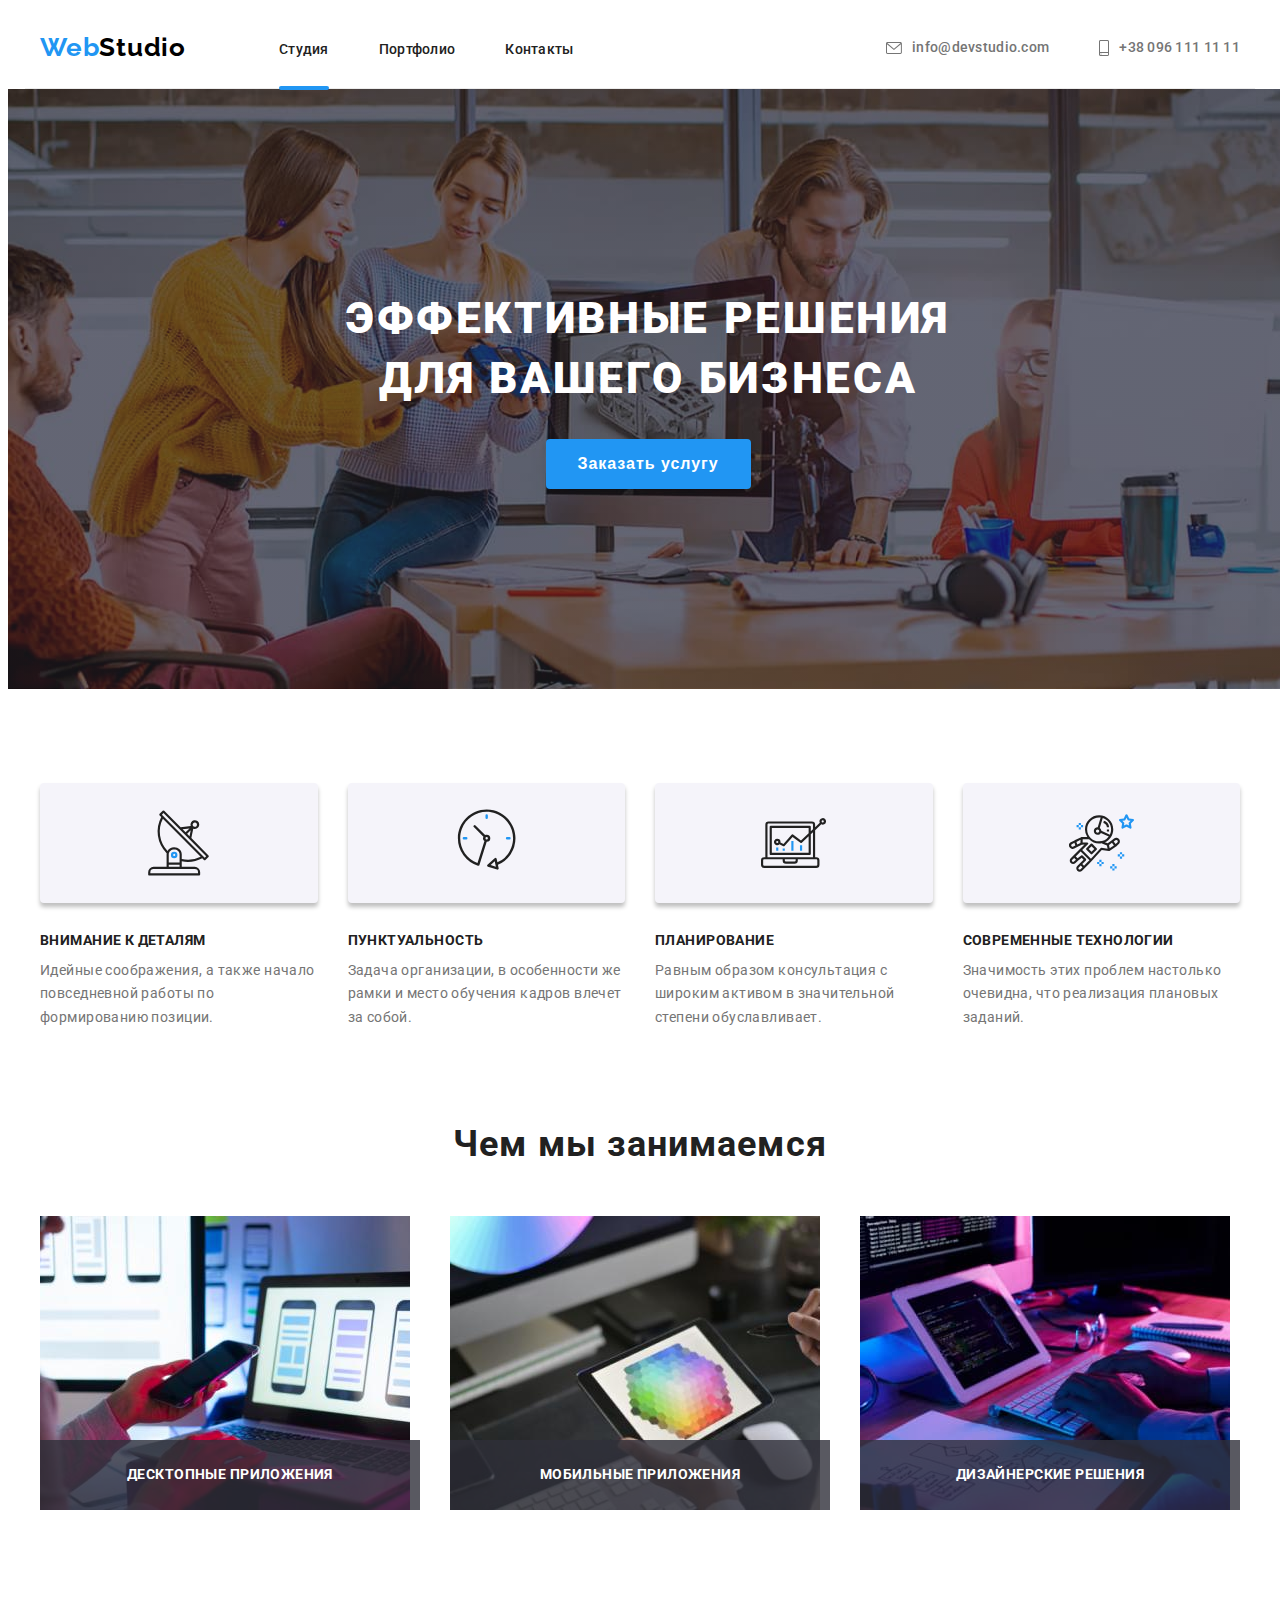
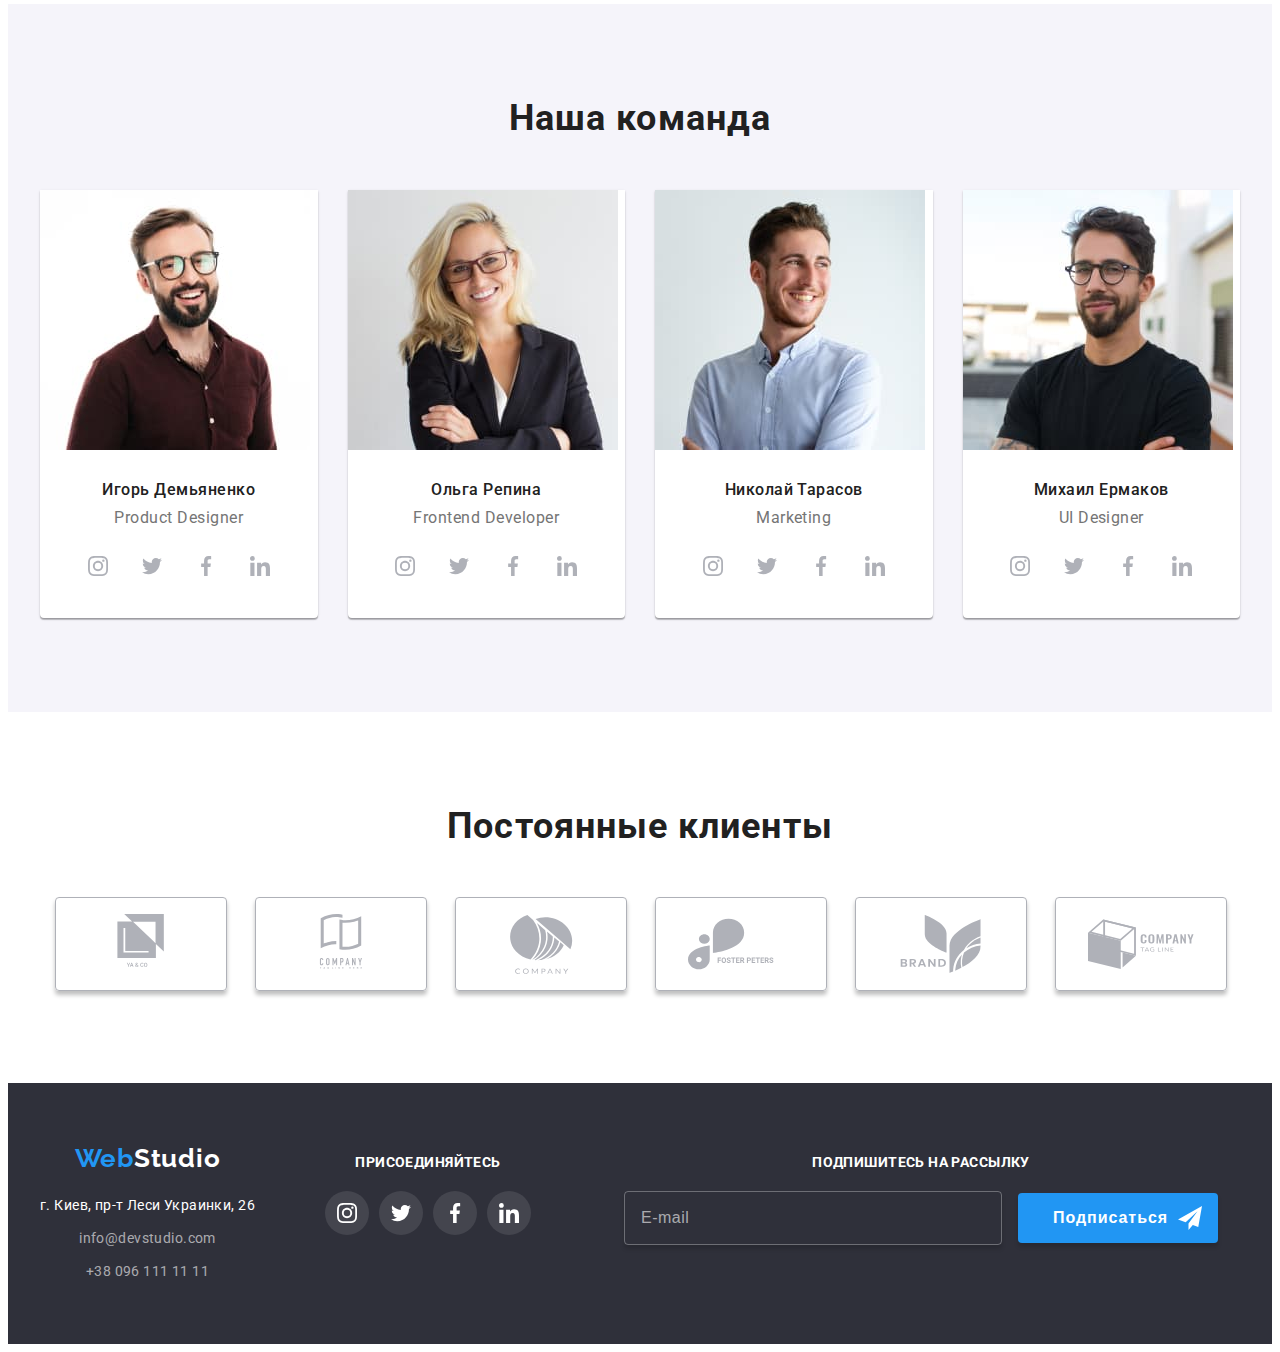
==== commit e9653af7: "add-about-mob" ====
--- a/index.html
+++ b/index.html
@@ -183,17 +183,14 @@
           </ul>
         </div>
       </section>
-      <!-- <section class="section section--no-pading visually-hidden--not-mobile">
+      <section class="section section--no-pading visually-hidden--not-mobile">
         <div class="container">
           <h2 class="section__title">Чем мы занимаемся</h2>
           <ul class="about list">
             <li class="about__item">
               <div class="about__wraper">
                 <img
-                  srcset="
-                    ./images/portfolio-img-4.jpg 440w,
-                    ./images/hobby_1.jpg
-                  "
+                  srcset="./images/hobby_1.jpg 1x, ./images/hobby_1-2x.jpg 2x"
                   src="./images/hobby_1.jpg"
                   alt="Увлечения нашей команды"
                   width="370"
@@ -204,6 +201,7 @@
             <li class="about__item">
               <div class="about__wraper">
                 <img
+                  srcset="./images/hobby_2.jpg 1x, ./images/hobby_2-2x.jpg 2x"
                   src="./images/hobby_2.jpg"
                   alt="Увлечения нашей команды"
                   width="370"
@@ -214,6 +212,7 @@
             <li class="about__item">
               <div class="about__wraper">
                 <img
+                  srcset="./images/hobby_3.jpg 1x, ./images/hobby_3-2x.jpg 2x"
                   src="./images/hobby_3.jpg"
                   alt="Увлечения нашей команды"
                   width="370"
@@ -223,245 +222,237 @@
             </li>
           </ul>
         </div>
-      </section> -->
+      </section>
       <section class="section section--color-white">
         <div class="container">
           <h2 class="section__title">Наша команда</h2>
           <ul class="team">
             <li class="team__item">
-              <div class="team__block">
-                <picture>
-                  <source
-                    srcset="./images/team_4.jpg 1x, ./images/team_4-2x.jpg 2x"
-                    media="(min-width:1200px)"
-                  />
-                  <source
-                    srcset="
-                      ./images/team_4--table.jpg    1x,
-                      ./images/team_4--table-2x.jpg 2x
-                    "
-                    media="(min-width:768px)"
-                  />
-                  <source
-                    srcset="
-                      ./images/team_4--mob.jpg    1x,
-                      ./images/team_4--mob-2x.jpg 2x
-                    "
-                    media="(min-width:320px)"
-                  />
-                  <img src="./images/team_4.jpg" alt="наша команда" />
-                </picture>
-                <div class="team__container">
-                  <h3 class="team__title">Игорь Демьяненко</h3>
-                  <p class="team__text">Product Designer</p>
-                  <ul class="social">
-                    <li class="social__item">
-                      <a href="" class="social__link">
-                        <svg class="social__icon" height="20">
-                          <use href="./images/icons.svg#icon-instagram"></use>
-                        </svg>
-                      </a>
-                    </li>
-                    <li class="social__item">
-                      <a href="" class="social__link">
-                        <svg class="social__icon" height="20">
-                          <use href="./images/icons.svg#icon-twitter"></use>
-                        </svg>
-                      </a>
-                    </li>
-                    <li class="social__item">
-                      <a href="" class="social__link">
-                        <svg class="social__icon" height="20">
-                          <use href="./images/icons.svg#icon-facebook"></use>
-                        </svg>
-                      </a>
-                    </li>
-                    <li class="social__item">
-                      <a href="" class="social__link">
-                        <svg class="social__icon" height="20">
-                          <use href="./images/icons.svg#icon-linkedin"></use>
-                        </svg>
-                      </a>
-                    </li>
-                  </ul>
-                </div>
+              <picture>
+                <source
+                  srcset="./images/team_4.jpg 1x, ./images/team_4-2x.jpg 2x"
+                  media="(min-width:1200px)"
+                />
+                <source
+                  srcset="
+                    ./images/team_4--table.jpg    1x,
+                    ./images/team_4--table-2x.jpg 2x
+                  "
+                  media="(min-width:768px)"
+                />
+                <source
+                  srcset="
+                    ./images/team_4--mob.jpg    1x,
+                    ./images/team_4--mob-2x.jpg 2x
+                  "
+                  media="(min-width:320px)"
+                />
+                <img src="./images/team_4.jpg" alt="наша команда" />
+              </picture>
+              <div class="team__container">
+                <h3 class="team__title">Игорь Демьяненко</h3>
+                <p class="team__text">Product Designer</p>
+                <ul class="social">
+                  <li class="social__item">
+                    <a href="" class="social__link">
+                      <svg class="social__icon" height="20">
+                        <use href="./images/icons.svg#icon-instagram"></use>
+                      </svg>
+                    </a>
+                  </li>
+                  <li class="social__item">
+                    <a href="" class="social__link">
+                      <svg class="social__icon" height="20">
+                        <use href="./images/icons.svg#icon-twitter"></use>
+                      </svg>
+                    </a>
+                  </li>
+                  <li class="social__item">
+                    <a href="" class="social__link">
+                      <svg class="social__icon" height="20">
+                        <use href="./images/icons.svg#icon-facebook"></use>
+                      </svg>
+                    </a>
+                  </li>
+                  <li class="social__item">
+                    <a href="" class="social__link">
+                      <svg class="social__icon" height="20">
+                        <use href="./images/icons.svg#icon-linkedin"></use>
+                      </svg>
+                    </a>
+                  </li>
+                </ul>
               </div>
             </li>
             <li class="team__item">
-              <div class="team__block">
-                <picture>
-                  <source
-                    srcset="./images/team_1.jpg 1x, ./images/team_1-2x.jpg 2x"
-                    media="(min-width:1200px)"
-                  />
-                  <source
-                    srcset="
-                      ./images/team_1--table.jpg    1x,
-                      ./images/team_1--table-2x.jpg 2x
-                    "
-                    media="(min-width:768px)"
-                  />
-                  <source
-                    srcset="
-                      ./images/team_1--mob.jpg    1x,
-                      ./images/team_1--mob-2x.jpg 2x
-                    "
-                    media="(min-width:320px)"
-                  />
-                  <img src="./images/team_1.jpg" alt="наша команда" />
-                </picture>
-                <div class="team__container">
-                  <h3 class="team__title">Ольга Репина</h3>
-                  <p class="team__text">Frontend Developer</p>
-                  <ul class="social">
-                    <li class="social__item">
-                      <a href="" class="social__link">
-                        <svg class="social__icon" height="20">
-                          <use href="./images/icons.svg#icon-instagram"></use>
-                        </svg>
-                      </a>
-                    </li>
-                    <li class="social__item">
-                      <a href="" class="social__link">
-                        <svg class="social__icon" height="20">
-                          <use href="./images/icons.svg#icon-twitter"></use>
-                        </svg>
-                      </a>
-                    </li>
-                    <li class="social__item">
-                      <a href="" class="social__link">
-                        <svg class="social__icon" height="20">
-                          <use href="./images/icons.svg#icon-facebook"></use>
-                        </svg>
-                      </a>
-                    </li>
-                    <li class="social__item">
-                      <a href="" class="social__link">
-                        <svg class="social__icon" height="20">
-                          <use href="./images/icons.svg#icon-linkedin"></use>
-                        </svg>
-                      </a>
-                    </li>
-                  </ul>
-                </div>
+              <picture>
+                <source
+                  srcset="./images/team_1.jpg 1x, ./images/team_1-2x.jpg 2x"
+                  media="(min-width:1200px)"
+                />
+                <source
+                  srcset="
+                    ./images/team_1--table.jpg    1x,
+                    ./images/team_1--table-2x.jpg 2x
+                  "
+                  media="(min-width:768px)"
+                />
+                <source
+                  srcset="
+                    ./images/team_1--mob.jpg    1x,
+                    ./images/team_1--mob-2x.jpg 2x
+                  "
+                  media="(min-width:320px)"
+                />
+                <img src="./images/team_1.jpg" alt="наша команда" />
+              </picture>
+              <div class="team__container">
+                <h3 class="team__title">Ольга Репина</h3>
+                <p class="team__text">Frontend Developer</p>
+                <ul class="social">
+                  <li class="social__item">
+                    <a href="" class="social__link">
+                      <svg class="social__icon" height="20">
+                        <use href="./images/icons.svg#icon-instagram"></use>
+                      </svg>
+                    </a>
+                  </li>
+                  <li class="social__item">
+                    <a href="" class="social__link">
+                      <svg class="social__icon" height="20">
+                        <use href="./images/icons.svg#icon-twitter"></use>
+                      </svg>
+                    </a>
+                  </li>
+                  <li class="social__item">
+                    <a href="" class="social__link">
+                      <svg class="social__icon" height="20">
+                        <use href="./images/icons.svg#icon-facebook"></use>
+                      </svg>
+                    </a>
+                  </li>
+                  <li class="social__item">
+                    <a href="" class="social__link">
+                      <svg class="social__icon" height="20">
+                        <use href="./images/icons.svg#icon-linkedin"></use>
+                      </svg>
+                    </a>
+                  </li>
+                </ul>
               </div>
             </li>
             <li class="team__item">
-              <div class="team__block">
-                <picture>
-                  <source
-                    srcset="./images/team_2.jpg 1x, ./images/team_2-2x.jpg 2x"
-                    media="(min-width:1200px)"
-                  />
-                  <source
-                    srcset="
-                      ./images/team_2--table.jpg    1x,
-                      ./images/team_2--table-2x.jpg 2x
-                    "
-                    media="(min-width:768px)"
-                  />
-                  <source
-                    srcset="
-                      ./images/team_2--mob.jpg    1x,
-                      ./images/team_2--mob-2x.jpg 2x
-                    "
-                    media="(min-width:320px)"
-                  />
-                  <img src="./images/team_2.jpg" alt="наша команда" />
-                </picture>
-                <div class="team__container">
-                  <h3 class="team__title">Николай Тарасов</h3>
-                  <p class="team__text">Marketing</p>
-                  <ul class="social">
-                    <li class="social__item">
-                      <a href="" class="social__link">
-                        <svg class="social__icon" height="20">
-                          <use href="./images/icons.svg#icon-instagram"></use>
-                        </svg>
-                      </a>
-                    </li>
-                    <li class="social__item">
-                      <a href="" class="social__link">
-                        <svg class="social__icon" height="20">
-                          <use href="./images/icons.svg#icon-twitter"></use>
-                        </svg>
-                      </a>
-                    </li>
-                    <li class="social__item">
-                      <a href="" class="social__link">
-                        <svg class="social__icon" height="20">
-                          <use href="./images/icons.svg#icon-facebook"></use>
-                        </svg>
-                      </a>
-                    </li>
-                    <li class="social__item">
-                      <a href="" class="social__link">
-                        <svg class="social__icon" height="20">
-                          <use href="./images/icons.svg#icon-linkedin"></use>
-                        </svg>
-                      </a>
-                    </li>
-                  </ul>
-                </div>
+              <picture>
+                <source
+                  srcset="./images/team_2.jpg 1x, ./images/team_2-2x.jpg 2x"
+                  media="(min-width:1200px)"
+                />
+                <source
+                  srcset="
+                    ./images/team_2--table.jpg    1x,
+                    ./images/team_2--table-2x.jpg 2x
+                  "
+                  media="(min-width:768px)"
+                />
+                <source
+                  srcset="
+                    ./images/team_2--mob.jpg    1x,
+                    ./images/team_2--mob-2x.jpg 2x
+                  "
+                  media="(min-width:320px)"
+                />
+                <img src="./images/team_2.jpg" alt="наша команда" />
+              </picture>
+              <div class="team__container">
+                <h3 class="team__title">Николай Тарасов</h3>
+                <p class="team__text">Marketing</p>
+                <ul class="social">
+                  <li class="social__item">
+                    <a href="" class="social__link">
+                      <svg class="social__icon" height="20">
+                        <use href="./images/icons.svg#icon-instagram"></use>
+                      </svg>
+                    </a>
+                  </li>
+                  <li class="social__item">
+                    <a href="" class="social__link">
+                      <svg class="social__icon" height="20">
+                        <use href="./images/icons.svg#icon-twitter"></use>
+                      </svg>
+                    </a>
+                  </li>
+                  <li class="social__item">
+                    <a href="" class="social__link">
+                      <svg class="social__icon" height="20">
+                        <use href="./images/icons.svg#icon-facebook"></use>
+                      </svg>
+                    </a>
+                  </li>
+                  <li class="social__item">
+                    <a href="" class="social__link">
+                      <svg class="social__icon" height="20">
+                        <use href="./images/icons.svg#icon-linkedin"></use>
+                      </svg>
+                    </a>
+                  </li>
+                </ul>
               </div>
             </li>
             <li class="team__item">
-              <div class="team__block">
-                <picture>
-                  <source
-                    srcset="./images/team_3.jpg 1x, ./images/team_3-2x.jpg 2x"
-                    media="(min-width:1200px)"
-                  />
-                  <source
-                    srcset="
-                      ./images/team_3--table.jpg    1x,
-                      ./images/team_3--table-2x.jpg 2x
-                    "
-                    media="(min-width:768px)"
-                  />
-                  <source
-                    srcset="
-                      ./images/team_3--mob.jpg    1x,
-                      ./images/team_3--mob-2x.jpg 2x
-                    "
-                    media="(min-width:320px)"
-                  />
-                  <img src="./images/team_2.jpg" alt="наша команда" />
-                </picture>
-                <div class="team__container">
-                  <h3 class="team__title">Михаил Ермаков</h3>
-                  <p class="team__text">UI Designer</p>
-                  <ul class="social">
-                    <li class="social__item">
-                      <a href="" class="social__link">
-                        <svg class="social__icon" height="20">
-                          <use href="./images/icons.svg#icon-instagram"></use>
-                        </svg>
-                      </a>
-                    </li>
-                    <li class="social__item">
-                      <a href="" class="social__link">
-                        <svg class="social__icon" height="20">
-                          <use href="./images/icons.svg#icon-twitter"></use>
-                        </svg>
-                      </a>
-                    </li>
-                    <li class="social__item">
-                      <a href="" class="social__link">
-                        <svg class="social__icon" height="20">
-                          <use href="./images/icons.svg#icon-facebook"></use>
-                        </svg>
-                      </a>
-                    </li>
-                    <li class="social__item">
-                      <a href="" class="social__link">
-                        <svg class="social__icon" height="20">
-                          <use href="./images/icons.svg#icon-linkedin"></use>
-                        </svg>
-                      </a>
-                    </li>
-                  </ul>
-                </div>
+              <picture>
+                <source
+                  srcset="./images/team_3.jpg 1x, ./images/team_3-2x.jpg 2x"
+                  media="(min-width:1200px)"
+                />
+                <source
+                  srcset="
+                    ./images/team_3--table.jpg    1x,
+                    ./images/team_3--table-2x.jpg 2x
+                  "
+                  media="(min-width:768px)"
+                />
+                <source
+                  srcset="
+                    ./images/team_3--mob.jpg    1x,
+                    ./images/team_3--mob-2x.jpg 2x
+                  "
+                  media="(min-width:320px)"
+                />
+                <img src="./images/team_2.jpg" alt="наша команда" />
+              </picture>
+              <div class="team__container">
+                <h3 class="team__title">Михаил Ермаков</h3>
+                <p class="team__text">UI Designer</p>
+                <ul class="social">
+                  <li class="social__item">
+                    <a href="" class="social__link">
+                      <svg class="social__icon" height="20">
+                        <use href="./images/icons.svg#icon-instagram"></use>
+                      </svg>
+                    </a>
+                  </li>
+                  <li class="social__item">
+                    <a href="" class="social__link">
+                      <svg class="social__icon" height="20">
+                        <use href="./images/icons.svg#icon-twitter"></use>
+                      </svg>
+                    </a>
+                  </li>
+                  <li class="social__item">
+                    <a href="" class="social__link">
+                      <svg class="social__icon" height="20">
+                        <use href="./images/icons.svg#icon-facebook"></use>
+                      </svg>
+                    </a>
+                  </li>
+                  <li class="social__item">
+                    <a href="" class="social__link">
+                      <svg class="social__icon" height="20">
+                        <use href="./images/icons.svg#icon-linkedin"></use>
+                      </svg>
+                    </a>
+                  </li>
+                </ul>
               </div>
             </li>
           </ul>
--- a/css/main.min.css
+++ b/css/main.min.css
@@ -1,2 +1,2 @@
-:root{--main-title-color: #ffffff;--second-title-color: #212121;--first-text-color: #212121;--second-text-color: #757575;--third-text-color: #ffffff;--accent-text-color: rgba(255, 255, 255, 0.6);--accent-color: #2196f3}.visually-hidden{position:absolute;white-space:nowrap;width:1px;height:1px;overflow:hidden;border:0;padding:0;clip:rect(0 0 0 0);clip-path:inset(50%);margin:-1px}@media screen and (max-width: 1199px){.visually-hidden--not-mobile{position:absolute;white-space:nowrap;width:1px;height:1px;overflow:hidden;border:0;padding:0;clip:rect(0 0 0 0);clip-path:inset(50%);margin:-1px}}p,h1,h2,h3,h4,h5,h6{margin:0}ul{list-style:none;margin:0;padding:0}button{cursor:pointer}img{display:block;max-width:100%;height:auto}body{font-family:"Roboto", sans-serif}address{font-style:normal}a{text-decoration:none}.section{padding:60px 0}@media screen and (min-width: 1200px){.section{padding:94px 0}}.section--no-pading{padding-top:0}.section--color-white{background-color:#f5f4fa}.section__title{font-weight:700;font-size:28px;line-height:1.17;text-align:center;letter-spacing:0.03em;margin-bottom:30px}@media screen and (min-width: 1200px){.section__title{font-size:36px;line-height:1.16;color:var(--second-title-color);margin-bottom:50px}}.container{width:100%;padding-left:15px;padding-right:15px;margin:0 auto}@media screen and (min-width: 480px){.container{min-width:480px}}@media screen and (min-width: 768px){.container{min-width:768px}}@media screen and (min-width: 1200px){.container{width:1200px}}.logo{font-family:Raleway;font-weight:700;font-size:26px;line-height:1.19;letter-spacing:0.03em;color:var(--accent-color)}.logo__text{color:#000000}.footer-link .logo{color:#ffffff}.btn{font-weight:700;font-size:16px;line-height:1.87;letter-spacing:0.06em;cursor:pointer;min-width:200px;padding:10px;background-color:var(--accent-color);color:var(--third-text-color);border-color:transparent;border-radius:4px;border:none;box-shadow:0px 4px 4px rgba(0,0,0,0.15)}.page__link--current{color:var(--accent-color)}.page__link--current::after{content:"";width:100%;height:4px;background-color:var(--accent-color);border-radius:2px;position:absolute;left:0;bottom:-1px}.personal-date{margin-left:auto;display:none}@media screen and (min-width: 768px){.personal-date{display:block}}@media screen and (min-width: 1200px){.personal-date{display:flex}}@media screen and (min-width: 1200px){.personal-date__item{margin-left:50px}.personal-date__item:first-child{margin-left:0}}.personal-date__link{font-weight:500;font-size:14px;line-height:1.14;letter-spacing:0.02em;color:var(--second-text-color);display:flex;transition:color 250ms cubic-bezier(0.4, 0, 0.2, 1)}.personal-date__link:hover,.personal-date__link:focus{color:var(--accent-color)}@media screen and (min-width: 767px) and (max-width: 1199px){.personal-date__link{margin-bottom:10px}}@media screen and (min-width: 1200px){.personal-date__link{padding-top:32px;padding-bottom:32px;justify-content:center;align-items:center}}.personal-date__icon{margin-right:10px;fill:currentColor}.social{display:flex;justify-content:center}.social__item{margin-right:10px}.social__item:last-child{margin-right:0}.social__link{width:44px;height:44px;display:flex;justify-content:center;align-items:center;border-radius:50%;color:#afb1b8;transition:color 250ms cubic-bezier(0.4, 0, 0.2, 1),background-color 250ms cubic-bezier(0.4, 0, 0.2, 1)}.social__link:hover,.social__link:focus{background-color:var(--accent-color);color:var(--third-text-color)}.social__icon{fill:currentColor;width:20px;height:20px}.adres__item{margin-bottom:9px}.adres__item:last-child{margin-bottom:0}.adres__link{font-size:14px;line-height:1.71;letter-spacing:0.03em;color:var(--third-text-color);transition:color 250ms cubic-bezier(0.4, 0, 0.2, 1)}.adres__link:hover,.adres__link:focus{color:var(--accent-color)}.adres__date{font-size:14px;line-height:1.71;letter-spacing:0.03em;color:var(--accent-text-color);transition:color 250ms cubic-bezier(0.4, 0, 0.2, 1)}.adres__date:hover,.adres__date:focus{color:var(--accent-color)}.mailing__mail{width:100%;height:50px;background-color:transparent;border:1px solid rgba(255,255,255,0.3);box-shadow:0px 4px 4px rgba(0,0,0,0.15);border-radius:4px;padding-left:16px;color:var(--third-text-color);outline:none;margin-bottom:20px}.mailing__mail::placeholder{font-weight:400;font-size:16px;line-height:1.25;letter-spacing:0.03em;color:rgba(255,255,255,0.6)}.mailing__mail:focus,.mailing__mail:hover{border-color:var(--accent-color)}@media screen and (min-width: 768px){.mailing__mail{max-width:450px}}@media screen and (min-width: 1200px){.mailing__mail{width:358px;margin-right:12px}}.mailing__btn{padding-left:29px}.mailing__picture{margin-left:10px;fill:#ffffff}.mailing__btn--wrap{display:flex;justify-content:center;align-items:center}@media screen and (min-width: 768px) and (max-width: 1200px){.mailing__wrap{width:500px;margin:0 auto}}.page{display:none}@media screen and (min-width: 768px){.page{display:flex}}@media screen and (min-width: 1200px){.page{display:flex}}.page__item{margin-right:50px}.page__item:last-child{margin-right:0}.page__link{font-weight:500;font-size:14px;line-height:1.14;letter-spacing:0.02em;color:var(--first-text-color);padding-top:32px;padding-bottom:32px;transition:color 250ms cubic-bezier(0.4, 0, 0.2, 1);position:relative}.page__link:hover,.page__link:focus{color:var(--accent-color)}.backdrop{width:100vw;height:100vh;background:rgba(0,0,0,0.2);position:fixed;top:0;left:0;transition:opacity 300ms cubic-bezier(0.4, 0, 0.2, 1),visibility 300ms cubic-bezier(0.4, 0, 0.2, 1)}.backdrop.is-hidden .modal{transform:scale(0.5) translateY(-500px) translateX(-2500px) rotate(-90deg)}.modal{width:450px;min-height:609px;background-color:#ffffff;position:absolute;top:50%;left:50%;transform:scale(1) translate(-50%, -50%);transition:transform 1000ms cubic-bezier(0.4, 0, 0.2, 1);box-shadow:0px 1px 3px rgba(0,0,0,0.12),0px 1px 1px rgba(0,0,0,0.14),0px 2px 1px rgba(0,0,0,0.2);border-radius:4px}@media screen and (max-width: 450px){.modal{width:400px;min-height:600px}}@media screen and (min-width: 1200px){.modal{width:528px;min-height:581px}}.modal__close{position:absolute;top:10px;right:10px;width:30px;height:30px;background-color:transparent;border:1px solid #999999;border-radius:50%;display:flex;align-items:center;justify-content:center;transition:border-color 250ms cubic-bezier(0.4, 0, 0.2, 1),fill 250ms cubic-bezier(0.4, 0, 0.2, 1)}.modal__close:hover,.close-icon .modal-close:focus .close__icon{fill:var(--accent-color);border-color:var(--accent-color)}.is-hidden{visibility:hidden;opacity:0;pointer-events:none}.form__container{padding:40px}.form__title{font-weight:700;font-size:20px;line-height:1.5;text-align:center;letter-spacing:0.03em;margin-bottom:12px;color:#212121}@media screen and (min-width: 1200px){.form__title{line-height:1.15}}.form__wrap{margin-bottom:10px}.form__wrap .form__wrap:nth-child(4){margin-bottom:20px}.form__input{display:block;width:100%;height:40px;padding-left:42px;border:1px solid rgba(33,33,33,0.2);border-radius:4px;outline:none;transition:fill 250ms cubic-bezier(0.4, 0, 0.2, 1),border-color 250ms cubic-bezier(0.4, 0, 0.2, 1)}.form__input:hover,.form__input:focus{border-color:var(--accent-color)}.form__input:hover+.form__svg,.form__input:focus+.form__svg{fill:var(--accent-color)}.form__box{position:relative}.form__svg{position:absolute;left:12px;top:50%;transform:translateY(-50%);outline:none}.form__label{font-weight:400;font-size:12px;line-height:1.16;letter-spacing:0.01em;color:#757575}.form-btn__wrap{display:flex;justify-content:center;width:100%}.check__label{font-weight:400;font-size:12px;line-height:2;letter-spacing:0.03em;display:flex;justify-content:center;align-items:center;margin-bottom:30px;color:var(--second-text-color)}@media screen and (max-width: 450px){.check__label{font-size:10px;line-height:1}}@media screen and (min-width: 1200px){.check__label{font-size:14px;line-height:1.71}}.check__box{width:16px;height:15px;border:2px solid #212121;margin-right:8px;display:flex;justify-content:center;align-items:center;border-radius:1px}.check__icon{fill:#ffffff}.check__link{color:var(--accent-color);margin-left:3px;text-decoration-line:underline;text-underline-position:under}.check__input:checked+.check__label .check__box{background-color:var(--accent-color);border:none}.comment--textarea{height:120px;resize:none;padding:16px 12px}.comment--textarea::placeholder{font-weight:400;font-size:12px;line-height:1.16;letter-spacing:0.01em;color:rgba(117,117,117,0.5)}.header__container{display:flex;align-items:center;border-bottom:1px solid #ececec;justify-content:space-between}.header__navigation{display:flex;align-items:center}.header__logo{padding-top:16px;padding-bottom:16px}@media screen and (min-width: 767px) and (max-width: 1199px){.header__logo{padding-top:26px;padding-bottom:26px;margin-right:83px}}@media screen and (min-width: 1200px){.header__logo{padding-top:24px;padding-bottom:25px;margin-right:93px}}.hero{background-color:#2f303a;padding:118px 0;text-align:center;background-image:linear-gradient(rgba(47,48,58,0.4), rgba(47,48,58,0.4)),url(../images/hero-bg.jpg);background-repeat:no-repeat;background-position:center;background-size:cover;max-width:1600px;margin:0 auto;width:100vw}@media screen and (min-width: 1200px){.hero{padding:200px 0}}.hero__title{font-weight:900;text-transform:uppercase;color:var(--main-title-color);letter-spacing:0.06em;margin-bottom:30px;margin-left:auto;margin-right:auto}@media screen and (min-width: 480px){.hero__title{width:360px;font-size:26px;line-height:1.61}}@media screen and (min-width: 1200px){.hero__title{width:696px;font-size:44px;line-height:1.36}}.hero__btn{display:inline-block;padding-left:32px;padding-right:32px}@media screen and (min-width: 768px){.specificity{display:flex;margin-right:-15px;flex-wrap:wrap}}@media screen and (min-width: 1200px){.specificity{margin-right:-30px}}@media screen and (min-width: 768px){.specificity__item{flex-basis:calc(100% / 2 - 15px);margin-right:15px;width:354px}}@media screen and (min-width: 1200px){.specificity__item{flex-basis:calc(100% / 4 - 30px);margin-right:30px;width:270px}}.specificity__title{font-weight:700;font-size:14px;line-height:1.14;letter-spacing:0.03em;text-transform:uppercase;color:var(--first-text-color);margin-bottom:10px}@media screen and (max-width: 768){.specificity__title{text-align:center}}.specificity__text{font-size:14px;line-height:1.71;letter-spacing:0.03em;color:var(--second-text-color)}.specificity__container{display:flex;justify-content:center;align-items:center;width:100%;height:120px;box-shadow:0px 4px 4px rgba(0,0,0,0.25);background-color:#f5f4fa;border-radius:4px;margin-bottom:30px}.specificity__icon{width:65px;height:70px}.about{display:flex;flex-wrap:wrap;margin-right:-30px;margin-bottom:-30px}.about__item{flex-basis:calc(100% / 3 - 30px);margin-right:30px;margin-bottom:30px;width:100%;height:100%}.about__wraper{position:relative}.about__text{width:100%;height:70px;font-weight:700;font-size:14px;line-height:1.14;letter-spacing:0.03em;text-transform:uppercase;display:flex;justify-content:center;align-items:center;color:var(--main-title-color);background:rgba(47,48,58,0.8);position:absolute;left:0;bottom:0}@media screen and (min-width: 768px){.team{display:flex;flex-wrap:wrap;margin-right:-30px;margin-bottom:-30px;justify-content:center}}@media screen and (min-width: 1140px){.team{flex-wrap:nowrap}}.team__item{box-shadow:0px 1px 3px rgba(0,0,0,0.12),0px 1px 1px rgba(0,0,0,0.14),0px 2px 1px rgba(0,0,0,0.2);border-radius:0px 0px 4px 4px;background-color:#ffffff;text-align:center}@media screen and (min-width: 480px) and (max-width: 767px){.team__item{margin:0 auto;width:450px}}@media screen and (min-width: 768px){.team__item{width:354px;flex-basis:calc(768 / 2 - 30px);margin-right:30px;margin-bottom:30px}}@media screen and (min-width: 1200px){.team__item{width:270px;flex-basis:calc(100% / 4 - 30px)}}.team__container{padding-top:30px;padding-bottom:30px}.team__title{font-weight:500;font-size:16px;line-height:19px;letter-spacing:0.03em;color:var(--first-text-color);margin-bottom:10px}.team__text{font-size:16px;line-height:1.18;letter-spacing:0.03em;color:var(--second-text-color);margin-bottom:16px}@media screen and (min-width: 480px){.clients{display:flex;margin-right:-15px;margin-bottom:-15px;flex-wrap:wrap;justify-content:center;align-items:center}}@media screen and (min-width: 768px){.clients{margin-right:-30px;margin-bottom:-30px}}.clients__item{height:92px;width:100%}@media screen and (max-width: 479px){.clients__item{margin-bottom:10px}}@media screen and (min-width: 480px){.clients__item{margin-right:15px;margin-bottom:15px;width:210px}}@media screen and (min-width: 768px){.clients__item{margin-right:30px;margin-bottom:30px;width:226px}}@media screen and (min-width: 1000px){.clients__item{margin-right:30px;margin-bottom:30px;width:300px}}@media screen and (min-width: 1200px){.clients__item{width:170px}}.clients__link{display:block;box-shadow:0px 4px 4px rgba(0,0,0,0.25);border:1px solid #afb1b8;border-radius:4px;display:flex;justify-content:center;align-items:center;width:100%;height:100%;fill:#afb1b8;outline:none;text-align:center;transition:color 250ms cubic-bezier(0.4, 0, 0.2, 1),fill 250ms cubic-bezier(0.4, 0, 0.2, 1)}.clients__link:hover,.clients__link:focus{fill:var(--accent-color);border-color:var(--accent-color)}@media screen and (min-width: 480px){.clients__link{flex-basis:calc(100% / 2 - 15px)}}@media screen and (min-width: 768px){.clients__link{flex-basis:calc(100% / 3 - 30px)}}@media screen and (min-width: 1200px){.clients__link{flex-basis:calc(100% / 6 - 30px)}}.footer{background-color:#2f303a;padding-top:60px;padding-bottom:60px;text-align:center}@media screen and (min-width: 768px) and (max-width: 1199px){.footer__wrap--table{display:flex;flex-wrap:wrap;justify-content:space-between;align-items:baseline;margin-left:76px;margin-right:89px;margin-bottom:60px}}@media screen and (min-width: 1200px){.footer__wrap--table{display:flex;flex-wrap:wrap;align-items:baseline}}@media screen and (min-width: 1200px){.footer__wrap{display:flex;flex-wrap:wrap;align-items:baseline}}.footer__link{margin-bottom:20px;display:inline-block}.footer__link span{color:#ffffff}@media screen and (max-width: 767px){.footer__adres{margin-bottom:60px}}@media screen and (min-width: 1200px){.footer__adres{margin-right:70px}}@media screen and (max-width: 767px){.footer-social{margin-bottom:60px}}@media screen and (min-width: 1200px){.footer-social{margin-right:93px}}.footer-social__title{font-weight:700px;font-size:14px;line-height:1.14;letter-spacing:0.03em;text-transform:uppercase;color:var(--main-title-color);margin-bottom:20px}.footer-social--color{background-color:rgba(255,255,255,0.1)}.footer-social--color svg{fill:#ffffff}.portfolio{display:flex;justify-content:center;margin-bottom:50px}.portfolio__item{margin-right:8px}.portfolio__item:last-child{margin-right:0}.portfolio__btn{font-weight:500;font-size:16px;line-height:1.62;letter-spacing:0.03em;color:var(--first-text-color);cursor:pointer;padding:6px 22px;background:#f5f4fa;border-radius:4px;border:none;transition:color 250ms cubic-bezier(0.4, 0, 0.2, 1),background-color 250ms cubic-bezier(0.4, 0, 0.2, 1),box-shadow 250ms cubic-bezier(0.4, 0, 0.2, 1)}.portfolio__btn:hover,.portfolio__btn:focus{background-color:var(--accent-color);color:#ffffff;box-shadow:0px 3px 1px rgba(0,0,0,0.1),0px 1px 2px rgba(0,0,0,0.08),0px 2px 2px rgba(0,0,0,0.12);border-radius:4px}.cart{display:flex;flex-wrap:wrap;margin-right:-30px;margin-bottom:-30px}.cart__item{flex-basis:calc(100% / 3 - 30px);margin-right:30px;margin-bottom:30px;display:flex}.cart__link{transition:box-shadow 250ms cubic-bezier(0.4, 0, 0.2, 1)}.cart__link:hover .cart__label,.cart__link:focus .cart__label{transform:translateY(0)}.cart__link:focus,.cart__link:hover{box-shadow:0px 4px 4px rgba(0,0,0,0.25)}.cart__title{font-weight:700;font-size:18px;line-height:2;letter-spacing:0.06em;color:var(--second-title-color);margin-bottom:4px}.cart__text{font-size:16px;line-height:1.87;letter-spacing:0.03em;color:var(--second-text-color)}.cart__box{padding:20px 24px;border:1px solid #eeeeee;border-top:0px}.cart__wrap{position:relative;overflow:hidden}.cart__label{font-weight:400;font-size:18px;line-height:1.56;letter-spacing:0.03em;color:var(--third-text-color);background-color:rgba(33,150,243,0.9);position:absolute;left:0px;top:0;width:100%;height:100%;padding:63px 23px;transform:translateY(100%);transition:transform 250ms cubic-bezier(0.4, 0, 0.2, 1)}.burger--open{background-color:#ffffff;border:none;width:40px;height:40px}.burger--open:hover,.burger--open:focus{fill:var(--accent-color)}@media screen and (min-width: 767px){.burger--open{display:none}}.burger--close{background-color:#ffffff;border:none;width:40px;height:40px;display:block;margin-left:auto}.burger--close:hover,.burger--close:focus{fill:var(--accent-color)}.mobail__icon{display:block}.mobail__burger{position:fixed;background-color:#ffffff;width:100vw;height:100vh;top:0;z-index:10;padding-top:10px;padding-right:15px;padding-left:40px;padding-bottom:48px}.mobail__container{display:flex;flex-direction:column;justify-content:space-between;height:100%}.page-mob__item:not(:last-child){margin-bottom:32px}.page-mob__link{font-weight:500;font-size:40px;line-height:47px;letter-spacing:0.02em;color:var(--first-text-color)}.page-mob__link:hover,.page-mob__link:focus{color:var(--accent-color)}.personal-mob__item:not(:last-child){margin-bottom:32px}.personal-mob{margin-bottom:64px}.personal-mob__link{font-weight:500;font-size:24px;line-height:28px;letter-spacing:0.02em;color:var(--second-text-color)}.personal-mob__link:hover,.personal-mob__link:focus{color:var(--accent-color)}.mob-social{display:flex;margin:0 -10px;flex-wrap:wrap}.mob-social__item:not(:last-child){border-right:1px solid rgba(33,33,33,0.2)}@media screen and (max-width: 400px){.mob-social__item{width:100%;flex-basis:calc(100% / 3 - 10px);margin-bottom:5px}.mob-social__item:nth-child(3){border:none}}@media screen and (max-width: 330px){.mob-social__item{width:100%;flex-basis:calc(100% / 2 - 10px)}.mob-social__item:nth-child(2){border:none}}.mob-social__link{font-weight:500;font-size:18px;line-height:1.22;letter-spacing:0.02em;margin:0 10px;color:var(--accent-color)}
+:root{--main-title-color: #ffffff;--second-title-color: #212121;--first-text-color: #212121;--second-text-color: #757575;--third-text-color: #ffffff;--accent-text-color: rgba(255, 255, 255, 0.6);--accent-color: #2196f3}.visually-hidden{position:absolute;white-space:nowrap;width:1px;height:1px;overflow:hidden;border:0;padding:0;clip:rect(0 0 0 0);clip-path:inset(50%);margin:-1px}@media screen and (max-width: 1199px){.visually-hidden--not-mobile{position:absolute;white-space:nowrap;width:1px;height:1px;overflow:hidden;border:0;padding:0;clip:rect(0 0 0 0);clip-path:inset(50%);margin:-1px}}p,h1,h2,h3,h4,h5,h6{margin:0}ul{list-style:none;margin:0;padding:0}button{cursor:pointer}img{display:block;max-width:100%;height:auto}body{font-family:"Roboto", sans-serif}address{font-style:normal}a{text-decoration:none}.section{padding:60px 0}@media screen and (min-width: 1200px){.section{padding:94px 0}}.section--no-pading{padding-top:0}.section--color-white{background-color:#f5f4fa}.section__title{font-weight:700;font-size:28px;line-height:1.17;text-align:center;letter-spacing:0.03em;margin-bottom:30px}@media screen and (min-width: 1200px){.section__title{font-size:36px;line-height:1.16;color:var(--second-title-color);margin-bottom:50px}}.container{width:100%;padding-left:15px;padding-right:15px;margin:0 auto}@media screen and (min-width: 480px){.container{min-width:480px}}@media screen and (min-width: 768px){.container{min-width:768px}}@media screen and (min-width: 1200px){.container{width:1200px}}.logo{font-family:Raleway;font-weight:700;font-size:26px;line-height:1.19;letter-spacing:0.03em;color:var(--accent-color)}.logo__text{color:#000000}.footer-link .logo{color:#ffffff}.btn{font-weight:700;font-size:16px;line-height:1.87;letter-spacing:0.06em;cursor:pointer;min-width:200px;padding:10px;background-color:var(--accent-color);color:var(--third-text-color);border-color:transparent;border-radius:4px;border:none;box-shadow:0px 4px 4px rgba(0,0,0,0.15)}.page__link--current{color:var(--accent-color)}.page__link--current::after{content:"";width:100%;height:4px;background-color:var(--accent-color);border-radius:2px;position:absolute;left:0;bottom:-1px}.personal-date{margin-left:auto;display:none}@media screen and (min-width: 768px){.personal-date{display:block}}@media screen and (min-width: 1200px){.personal-date{display:flex}}@media screen and (min-width: 1200px){.personal-date__item{margin-left:50px}.personal-date__item:first-child{margin-left:0}}.personal-date__link{font-weight:500;font-size:14px;line-height:1.14;letter-spacing:0.02em;color:var(--second-text-color);display:flex;transition:color 250ms cubic-bezier(0.4, 0, 0.2, 1)}.personal-date__link:hover,.personal-date__link:focus{color:var(--accent-color)}@media screen and (min-width: 767px) and (max-width: 1199px){.personal-date__link{margin-bottom:10px}}@media screen and (min-width: 1200px){.personal-date__link{padding-top:32px;padding-bottom:32px;justify-content:center;align-items:center}}.personal-date__icon{margin-right:10px;fill:currentColor}.social{display:flex;justify-content:center}.social__item{margin-right:10px}.social__item:last-child{margin-right:0}.social__link{width:44px;height:44px;display:flex;justify-content:center;align-items:center;border-radius:50%;color:#afb1b8;transition:color 250ms cubic-bezier(0.4, 0, 0.2, 1),background-color 250ms cubic-bezier(0.4, 0, 0.2, 1)}.social__link:hover,.social__link:focus{background-color:var(--accent-color);color:var(--third-text-color)}.social__icon{fill:currentColor;width:20px;height:20px}.adres__item{margin-bottom:9px}.adres__item:last-child{margin-bottom:0}.adres__link{font-size:14px;line-height:1.71;letter-spacing:0.03em;color:var(--third-text-color);transition:color 250ms cubic-bezier(0.4, 0, 0.2, 1)}.adres__link:hover,.adres__link:focus{color:var(--accent-color)}.adres__date{font-size:14px;line-height:1.71;letter-spacing:0.03em;color:var(--accent-text-color);transition:color 250ms cubic-bezier(0.4, 0, 0.2, 1)}.adres__date:hover,.adres__date:focus{color:var(--accent-color)}.mailing__mail{width:100%;height:50px;background-color:transparent;border:1px solid rgba(255,255,255,0.3);box-shadow:0px 4px 4px rgba(0,0,0,0.15);border-radius:4px;padding-left:16px;color:var(--third-text-color);outline:none;margin-bottom:20px}.mailing__mail::placeholder{font-weight:400;font-size:16px;line-height:1.25;letter-spacing:0.03em;color:rgba(255,255,255,0.6)}.mailing__mail:focus,.mailing__mail:hover{border-color:var(--accent-color)}@media screen and (min-width: 768px){.mailing__mail{max-width:450px}}@media screen and (min-width: 1200px){.mailing__mail{width:358px;margin-right:12px}}.mailing__btn{padding-left:29px}.mailing__picture{margin-left:10px;fill:#ffffff}.mailing__btn--wrap{display:flex;justify-content:center;align-items:center}@media screen and (min-width: 768px) and (max-width: 1200px){.mailing__wrap{width:500px;margin:0 auto}}.page{display:none}@media screen and (min-width: 768px){.page{display:flex}}@media screen and (min-width: 1200px){.page{display:flex}}.page__item{margin-right:50px}.page__item:last-child{margin-right:0}.page__link{font-weight:500;font-size:14px;line-height:1.14;letter-spacing:0.02em;color:var(--first-text-color);padding-top:32px;padding-bottom:32px;transition:color 250ms cubic-bezier(0.4, 0, 0.2, 1);position:relative}.page__link:hover,.page__link:focus{color:var(--accent-color)}.backdrop{width:100vw;height:100vh;background:rgba(0,0,0,0.2);position:fixed;top:0;left:0;transition:opacity 300ms cubic-bezier(0.4, 0, 0.2, 1),visibility 300ms cubic-bezier(0.4, 0, 0.2, 1)}.backdrop.is-hidden .modal{transform:scale(0.5) translateY(-500px) translateX(-2500px) rotate(-90deg)}.modal{width:450px;min-height:609px;background-color:#ffffff;position:absolute;top:50%;left:50%;transform:scale(1) translate(-50%, -50%);transition:transform 1000ms cubic-bezier(0.4, 0, 0.2, 1);box-shadow:0px 1px 3px rgba(0,0,0,0.12),0px 1px 1px rgba(0,0,0,0.14),0px 2px 1px rgba(0,0,0,0.2);border-radius:4px}@media screen and (max-width: 450px){.modal{width:400px;min-height:600px}}@media screen and (min-width: 1200px){.modal{width:528px;min-height:581px}}.modal__close{position:absolute;top:10px;right:10px;width:30px;height:30px;background-color:transparent;border:1px solid #999999;border-radius:50%;display:flex;align-items:center;justify-content:center;transition:border-color 250ms cubic-bezier(0.4, 0, 0.2, 1),fill 250ms cubic-bezier(0.4, 0, 0.2, 1)}.modal__close:hover,.close-icon .modal-close:focus .close__icon{fill:var(--accent-color);border-color:var(--accent-color)}.is-hidden{visibility:hidden;opacity:0;pointer-events:none}.form__container{padding:40px}.form__title{font-weight:700;font-size:20px;line-height:1.5;text-align:center;letter-spacing:0.03em;margin-bottom:12px;color:#212121}@media screen and (min-width: 1200px){.form__title{line-height:1.15}}.form__wrap{margin-bottom:10px}.form__wrap .form__wrap:nth-child(4){margin-bottom:20px}.form__input{display:block;width:100%;height:40px;padding-left:42px;border:1px solid rgba(33,33,33,0.2);border-radius:4px;outline:none;transition:fill 250ms cubic-bezier(0.4, 0, 0.2, 1),border-color 250ms cubic-bezier(0.4, 0, 0.2, 1)}.form__input:hover,.form__input:focus{border-color:var(--accent-color)}.form__input:hover+.form__svg,.form__input:focus+.form__svg{fill:var(--accent-color)}.form__box{position:relative}.form__svg{position:absolute;left:12px;top:50%;transform:translateY(-50%);outline:none}.form__label{font-weight:400;font-size:12px;line-height:1.16;letter-spacing:0.01em;color:#757575}.form-btn__wrap{display:flex;justify-content:center;width:100%}.check__label{font-weight:400;font-size:12px;line-height:2;letter-spacing:0.03em;display:flex;justify-content:center;align-items:center;margin-bottom:30px;color:var(--second-text-color)}@media screen and (max-width: 450px){.check__label{font-size:10px;line-height:1}}@media screen and (min-width: 1200px){.check__label{font-size:14px;line-height:1.71}}.check__box{width:16px;height:15px;border:2px solid #212121;margin-right:8px;display:flex;justify-content:center;align-items:center;border-radius:1px}.check__icon{fill:#ffffff}.check__link{color:var(--accent-color);margin-left:3px;text-decoration-line:underline;text-underline-position:under}.check__input:checked+.check__label .check__box{background-color:var(--accent-color);border:none}.comment--textarea{height:120px;resize:none;padding:16px 12px}.comment--textarea::placeholder{font-weight:400;font-size:12px;line-height:1.16;letter-spacing:0.01em;color:rgba(117,117,117,0.5)}.header__container{display:flex;align-items:center;border-bottom:1px solid #ececec;justify-content:space-between}.header__navigation{display:flex;align-items:center}.header__logo{padding-top:16px;padding-bottom:16px}@media screen and (min-width: 767px) and (max-width: 1199px){.header__logo{padding-top:26px;padding-bottom:26px;margin-right:83px}}@media screen and (min-width: 1200px){.header__logo{padding-top:24px;padding-bottom:25px;margin-right:93px}}.hero{background-color:#2f303a;padding:118px 0;text-align:center;background-image:linear-gradient(rgba(47,48,58,0.4), rgba(47,48,58,0.4)),url(../images/hero-bg.jpg);background-repeat:no-repeat;background-position:center;background-size:cover;max-width:1600px;margin:0 auto;width:100vw}@media screen and (min-width: 1200px){.hero{padding:200px 0}}.hero__title{font-weight:900;text-transform:uppercase;color:var(--main-title-color);letter-spacing:0.06em;margin-bottom:30px;margin-left:auto;margin-right:auto}@media screen and (min-width: 480px){.hero__title{width:360px;font-size:26px;line-height:1.61}}@media screen and (min-width: 1200px){.hero__title{width:696px;font-size:44px;line-height:1.36}}.hero__btn{display:inline-block;padding-left:32px;padding-right:32px}@media screen and (min-width: 768px){.specificity{display:flex;margin-right:-15px;flex-wrap:wrap}}@media screen and (min-width: 1200px){.specificity{margin-right:-30px}}@media screen and (min-width: 768px){.specificity__item{flex-basis:calc(100% / 2 - 15px);margin-right:15px;width:354px}}@media screen and (min-width: 1200px){.specificity__item{flex-basis:calc(100% / 4 - 30px);margin-right:30px;width:270px}}.specificity__title{font-weight:700;font-size:14px;line-height:1.14;letter-spacing:0.03em;text-transform:uppercase;color:var(--first-text-color);margin-bottom:10px}@media screen and (max-width: 768){.specificity__title{text-align:center}}.specificity__text{font-size:14px;line-height:1.71;letter-spacing:0.03em;color:var(--second-text-color)}.specificity__container{display:flex;justify-content:center;align-items:center;width:100%;height:120px;box-shadow:0px 4px 4px rgba(0,0,0,0.25);background-color:#f5f4fa;border-radius:4px;margin-bottom:30px}.specificity__icon{width:65px;height:70px}.about{display:flex;flex-wrap:wrap;margin-right:-30px;margin-bottom:-30px}.about__item{flex-basis:calc(100% / 3 - 30px);margin-right:30px;margin-bottom:30px;width:100%;height:100%}.about__wraper{position:relative}.about__text{width:100%;height:70px;font-weight:700;font-size:14px;line-height:1.14;letter-spacing:0.03em;text-transform:uppercase;display:flex;justify-content:center;align-items:center;color:var(--main-title-color);background:rgba(47,48,58,0.8);position:absolute;left:0;bottom:0}@media screen and (min-width: 768px){.team{display:flex;flex-wrap:wrap;margin-right:-30px;margin-bottom:-30px;justify-content:center}}@media screen and (min-width: 1140px){.team{flex-wrap:nowrap}}.team__item{box-shadow:0px 1px 3px rgba(0,0,0,0.12),0px 1px 1px rgba(0,0,0,0.14),0px 2px 1px rgba(0,0,0,0.2);border-radius:0px 0px 4px 4px;background-color:#ffffff;text-align:center;margin-bottom:30px}@media screen and (min-width: 480px) and (max-width: 767px){.team__item{margin:0 auto;margin-bottom:30px;width:450px}}@media screen and (min-width: 768px){.team__item{width:354px;flex-basis:calc(768 / 2 - 30px);margin-right:30px;margin-bottom:30px}}@media screen and (min-width: 1200px){.team__item{width:270px;flex-basis:calc(100% / 4 - 30px)}}.team__container{padding-top:30px;padding-bottom:30px}.team__title{font-weight:500;font-size:16px;line-height:19px;letter-spacing:0.03em;color:var(--first-text-color);margin-bottom:10px}.team__text{font-size:16px;line-height:1.18;letter-spacing:0.03em;color:var(--second-text-color);margin-bottom:16px}@media screen and (min-width: 480px){.clients{display:flex;margin-right:-15px;margin-bottom:-15px;flex-wrap:wrap;justify-content:center;align-items:center}}@media screen and (min-width: 768px){.clients{margin-right:-30px;margin-bottom:-30px}}.clients__item{height:92px;width:100%}@media screen and (max-width: 479px){.clients__item{margin-bottom:10px}}@media screen and (min-width: 480px){.clients__item{margin-right:15px;margin-bottom:15px;width:210px}}@media screen and (min-width: 768px){.clients__item{margin-right:30px;margin-bottom:30px;width:226px}}@media screen and (min-width: 1000px){.clients__item{margin-right:30px;margin-bottom:30px;width:300px}}@media screen and (min-width: 1200px){.clients__item{width:170px}}.clients__link{display:block;box-shadow:0px 4px 4px rgba(0,0,0,0.25);border:1px solid #afb1b8;border-radius:4px;display:flex;justify-content:center;align-items:center;width:100%;height:100%;fill:#afb1b8;outline:none;text-align:center;transition:color 250ms cubic-bezier(0.4, 0, 0.2, 1),fill 250ms cubic-bezier(0.4, 0, 0.2, 1)}.clients__link:hover,.clients__link:focus{fill:var(--accent-color);border-color:var(--accent-color)}@media screen and (min-width: 480px){.clients__link{flex-basis:calc(100% / 2 - 15px)}}@media screen and (min-width: 768px){.clients__link{flex-basis:calc(100% / 3 - 30px)}}@media screen and (min-width: 1200px){.clients__link{flex-basis:calc(100% / 6 - 30px)}}.footer{background-color:#2f303a;padding-top:60px;padding-bottom:60px;text-align:center}@media screen and (min-width: 768px) and (max-width: 1199px){.footer__wrap--table{display:flex;flex-wrap:wrap;justify-content:space-between;align-items:baseline;margin-left:76px;margin-right:89px;margin-bottom:60px}}@media screen and (min-width: 1200px){.footer__wrap--table{display:flex;flex-wrap:wrap;align-items:baseline}}@media screen and (min-width: 1200px){.footer__wrap{display:flex;flex-wrap:wrap;align-items:baseline}}.footer__link{margin-bottom:20px;display:inline-block}.footer__link span{color:#ffffff}@media screen and (max-width: 767px){.footer__adres{margin-bottom:60px}}@media screen and (min-width: 1200px){.footer__adres{margin-right:70px}}@media screen and (max-width: 767px){.footer-social{margin-bottom:60px}}@media screen and (min-width: 1200px){.footer-social{margin-right:93px}}.footer-social__title{font-weight:700px;font-size:14px;line-height:1.14;letter-spacing:0.03em;text-transform:uppercase;color:var(--main-title-color);margin-bottom:20px}.footer-social--color{background-color:rgba(255,255,255,0.1)}.footer-social--color svg{fill:#ffffff}.portfolio{display:flex;justify-content:center;margin-bottom:50px}.portfolio__item{margin-right:8px}.portfolio__item:last-child{margin-right:0}.portfolio__btn{font-weight:500;font-size:16px;line-height:1.62;letter-spacing:0.03em;color:var(--first-text-color);cursor:pointer;padding:6px 22px;background:#f5f4fa;border-radius:4px;border:none;transition:color 250ms cubic-bezier(0.4, 0, 0.2, 1),background-color 250ms cubic-bezier(0.4, 0, 0.2, 1),box-shadow 250ms cubic-bezier(0.4, 0, 0.2, 1)}.portfolio__btn:hover,.portfolio__btn:focus{background-color:var(--accent-color);color:#ffffff;box-shadow:0px 3px 1px rgba(0,0,0,0.1),0px 1px 2px rgba(0,0,0,0.08),0px 2px 2px rgba(0,0,0,0.12);border-radius:4px}.cart{display:flex;flex-wrap:wrap;margin-right:-30px;margin-bottom:-30px}.cart__item{flex-basis:calc(100% / 3 - 30px);margin-right:30px;margin-bottom:30px;display:flex}.cart__link{transition:box-shadow 250ms cubic-bezier(0.4, 0, 0.2, 1)}.cart__link:hover .cart__label,.cart__link:focus .cart__label{transform:translateY(0)}.cart__link:focus,.cart__link:hover{box-shadow:0px 4px 4px rgba(0,0,0,0.25)}.cart__title{font-weight:700;font-size:18px;line-height:2;letter-spacing:0.06em;color:var(--second-title-color);margin-bottom:4px}.cart__text{font-size:16px;line-height:1.87;letter-spacing:0.03em;color:var(--second-text-color)}.cart__box{padding:20px 24px;border:1px solid #eeeeee;border-top:0px}.cart__wrap{position:relative;overflow:hidden}.cart__label{font-weight:400;font-size:18px;line-height:1.56;letter-spacing:0.03em;color:var(--third-text-color);background-color:rgba(33,150,243,0.9);position:absolute;left:0px;top:0;width:100%;height:100%;padding:63px 23px;transform:translateY(100%);transition:transform 250ms cubic-bezier(0.4, 0, 0.2, 1)}.burger--open{background-color:#ffffff;border:none;width:40px;height:40px}.burger--open:hover,.burger--open:focus{fill:var(--accent-color)}@media screen and (min-width: 767px){.burger--open{display:none}}.burger--close{background-color:#ffffff;border:none;width:40px;height:40px;display:block;margin-left:auto}.burger--close:hover,.burger--close:focus{fill:var(--accent-color)}.mobail__icon{display:block}.mobail__burger{position:fixed;background-color:#ffffff;width:100vw;height:100vh;top:0;z-index:10;padding-top:10px;padding-right:15px;padding-left:40px;padding-bottom:48px}.mobail__container{display:flex;flex-direction:column;justify-content:space-between;height:100%}.page-mob__item:not(:last-child){margin-bottom:32px}.page-mob__link{font-weight:500;font-size:40px;line-height:47px;letter-spacing:0.02em;color:var(--first-text-color)}.page-mob__link:hover,.page-mob__link:focus{color:var(--accent-color)}.personal-mob__item:not(:last-child){margin-bottom:32px}.personal-mob{margin-bottom:64px}.personal-mob__link{font-weight:500;font-size:24px;line-height:28px;letter-spacing:0.02em;color:var(--second-text-color)}.personal-mob__link:hover,.personal-mob__link:focus{color:var(--accent-color)}.mob-social{display:flex;margin:0 -10px;flex-wrap:wrap}.mob-social__item:not(:last-child){border-right:1px solid rgba(33,33,33,0.2)}@media screen and (max-width: 400px){.mob-social__item{width:100%;flex-basis:calc(100% / 3 - 10px);margin-bottom:5px}.mob-social__item:nth-child(3){border:none}}@media screen and (max-width: 330px){.mob-social__item{width:100%;flex-basis:calc(100% / 2 - 10px)}.mob-social__item:nth-child(2){border:none}}.mob-social__link{font-weight:500;font-size:18px;line-height:1.22;letter-spacing:0.02em;margin:0 10px;color:var(--accent-color)}
 /*# sourceMappingURL=main.min.css.map */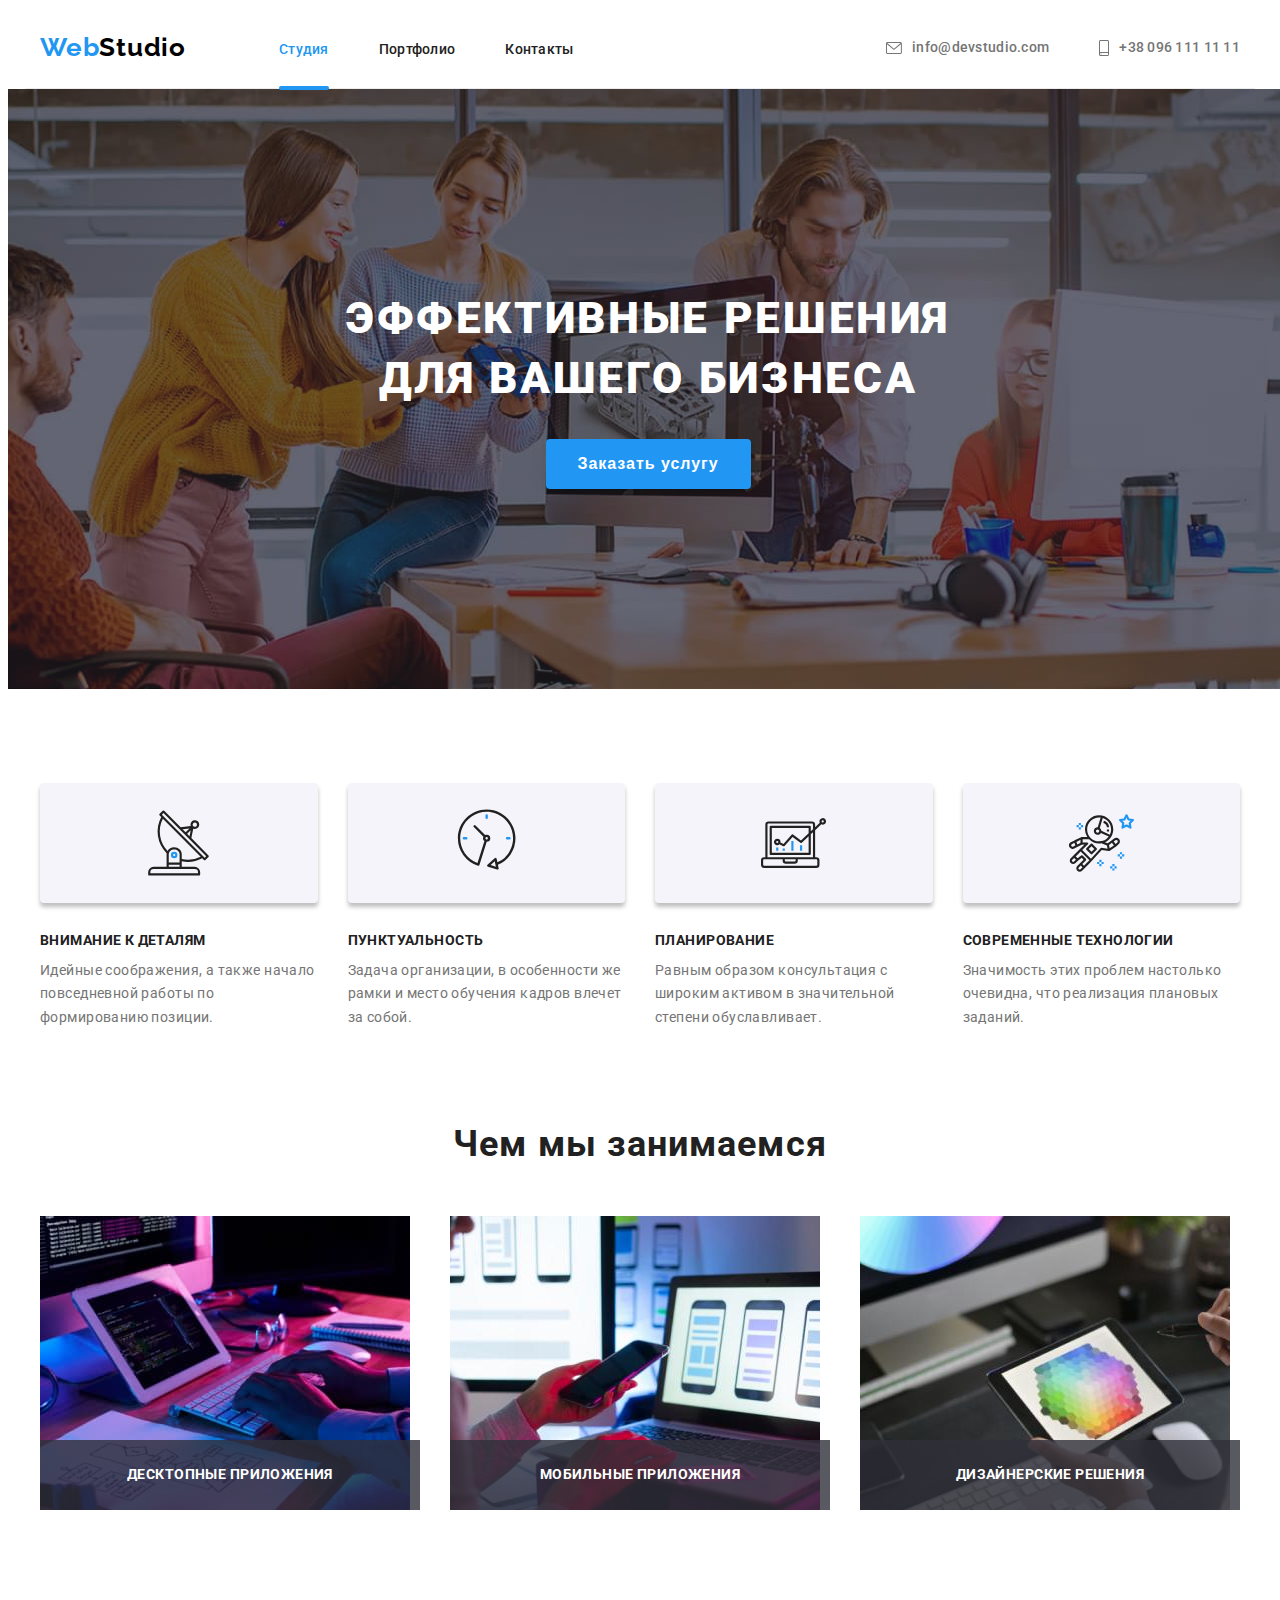
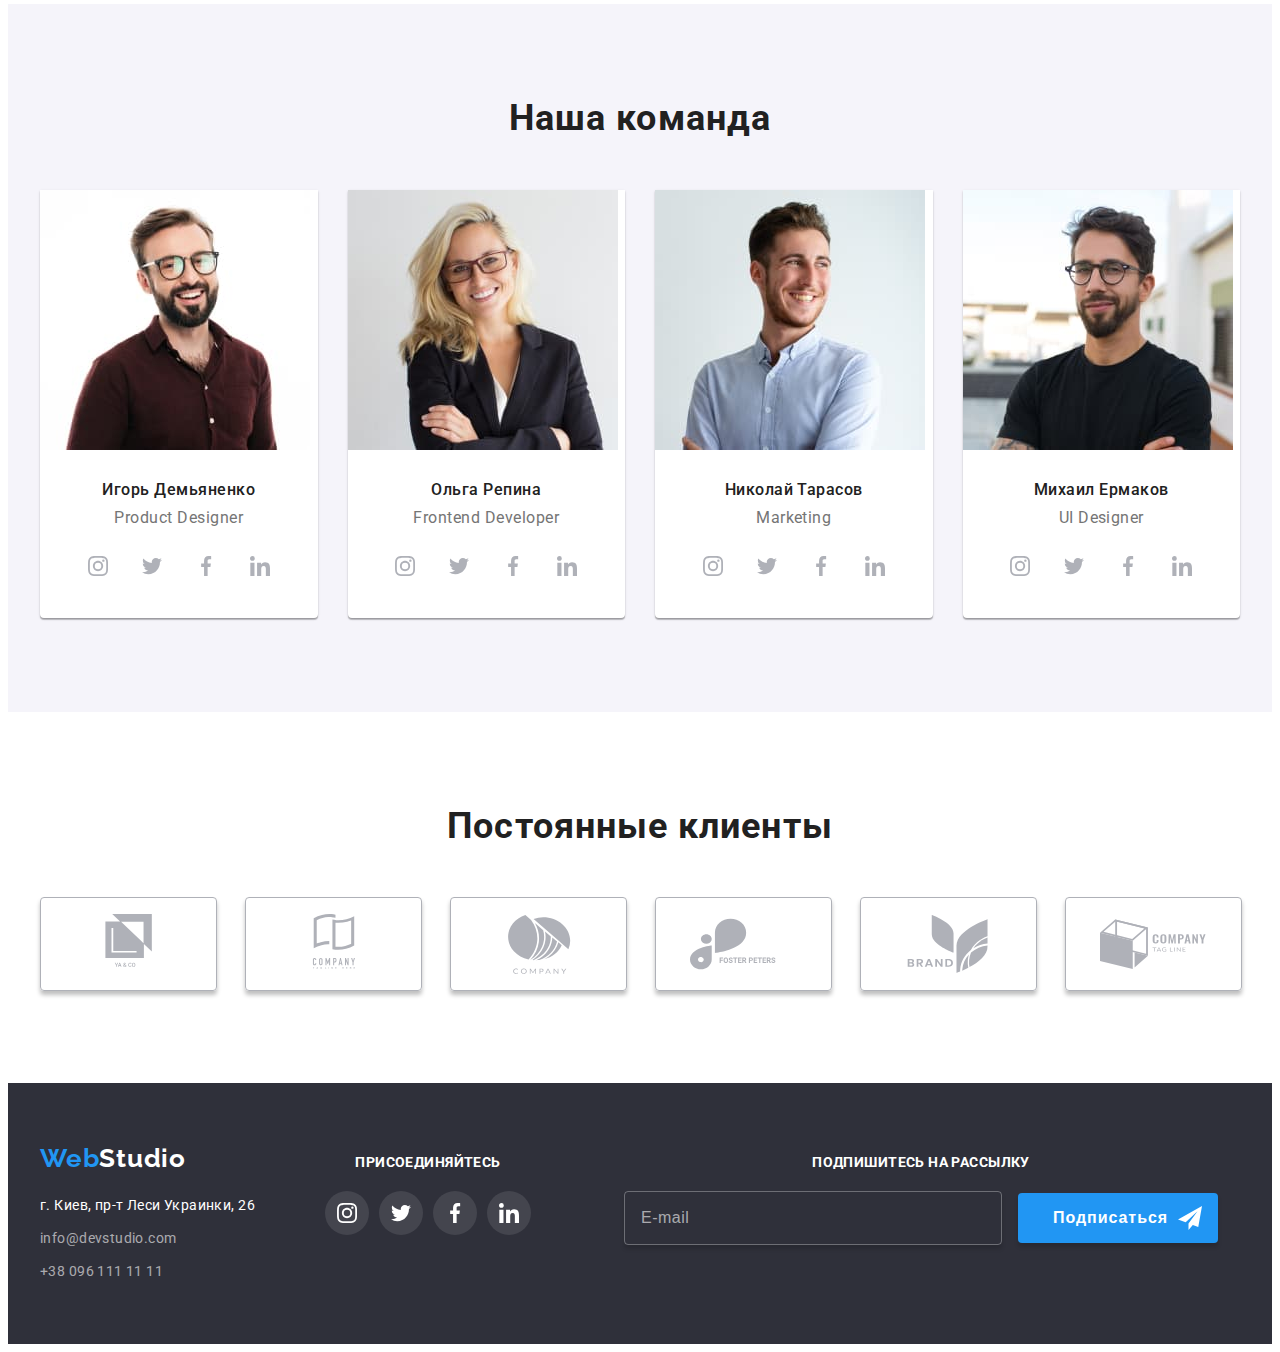
==== commit 7a758d87: "and-hw-8" ====
--- a/index.html
+++ b/index.html
@@ -73,7 +73,7 @@
               </svg>
             </button>
             <ul class="page-mob">
-              <li class="page-mob__item">
+              <li class="page-mob__item current">
                 <a
                   href="./index.html"
                   class="page-mob__link page__link--current"
@@ -91,7 +91,10 @@
           <div class="mobail_block--bottom">
             <ul class="personal-mob">
               <li class="personal-mob__item">
-                <a href="tel:+380961111111" class="personal-mob__link">
+                <a
+                  href="tel:+380961111111"
+                  class="personal-mob__link current--number"
+                >
                   +38 096 111 11 11</a
                 >
               </li>
@@ -186,7 +189,18 @@
       <section class="section section--no-pading visually-hidden--not-mobile">
         <div class="container">
           <h2 class="section__title">Чем мы занимаемся</h2>
-          <ul class="about list">
+          <ul class="about">
+            <li class="about__item">
+              <div class="about__wraper">
+                <img
+                  srcset="./images/hobby_3.jpg 1x, ./images/hobby_3-2x.jpg 2x"
+                  src="./images/hobby_3.jpg"
+                  alt="Увлечения нашей команды"
+                  width="370"
+                />
+                <p class="about__text">Десктопные приложения</p>
+              </div>
+            </li>
             <li class="about__item">
               <div class="about__wraper">
                 <img
@@ -195,7 +209,7 @@
                   alt="Увлечения нашей команды"
                   width="370"
                 />
-                <p class="about__text">Десктопные приложения</p>
+                <p class="about__text">Мобильные приложения</p>
               </div>
             </li>
             <li class="about__item">
@@ -206,17 +220,6 @@
                   alt="Увлечения нашей команды"
                   width="370"
                 />
-                <p class="about__text">Мобильные приложения</p>
-              </div>
-            </li>
-            <li class="about__item">
-              <div class="about__wraper">
-                <img
-                  srcset="./images/hobby_3.jpg 1x, ./images/hobby_3-2x.jpg 2x"
-                  src="./images/hobby_3.jpg"
-                  alt="Увлечения нашей команды"
-                  width="370"
-                />
                 <p class="about__text">Дизайнерские решения</p>
               </div>
             </li>
@@ -418,7 +421,7 @@
                   "
                   media="(min-width:320px)"
                 />
-                <img src="./images/team_2.jpg" alt="наша команда" />
+                <img src="./images/team_3.jpg" alt="наша команда" />
               </picture>
               <div class="team__container">
                 <h3 class="team__title">Михаил Ермаков</h3>
--- a/css/main.min.css
+++ b/css/main.min.css
@@ -1,2 +1,2 @@
-:root{--main-title-color: #ffffff;--second-title-color: #212121;--first-text-color: #212121;--second-text-color: #757575;--third-text-color: #ffffff;--accent-text-color: rgba(255, 255, 255, 0.6);--accent-color: #2196f3}.visually-hidden{position:absolute;white-space:nowrap;width:1px;height:1px;overflow:hidden;border:0;padding:0;clip:rect(0 0 0 0);clip-path:inset(50%);margin:-1px}@media screen and (max-width: 1199px){.visually-hidden--not-mobile{position:absolute;white-space:nowrap;width:1px;height:1px;overflow:hidden;border:0;padding:0;clip:rect(0 0 0 0);clip-path:inset(50%);margin:-1px}}p,h1,h2,h3,h4,h5,h6{margin:0}ul{list-style:none;margin:0;padding:0}button{cursor:pointer}img{display:block;max-width:100%;height:auto}body{font-family:"Roboto", sans-serif}address{font-style:normal}a{text-decoration:none}.section{padding:60px 0}@media screen and (min-width: 1200px){.section{padding:94px 0}}.section--no-pading{padding-top:0}.section--color-white{background-color:#f5f4fa}.section__title{font-weight:700;font-size:28px;line-height:1.17;text-align:center;letter-spacing:0.03em;margin-bottom:30px}@media screen and (min-width: 1200px){.section__title{font-size:36px;line-height:1.16;color:var(--second-title-color);margin-bottom:50px}}.container{width:100%;padding-left:15px;padding-right:15px;margin:0 auto}@media screen and (min-width: 480px){.container{min-width:480px}}@media screen and (min-width: 768px){.container{min-width:768px}}@media screen and (min-width: 1200px){.container{width:1200px}}.logo{font-family:Raleway;font-weight:700;font-size:26px;line-height:1.19;letter-spacing:0.03em;color:var(--accent-color)}.logo__text{color:#000000}.footer-link .logo{color:#ffffff}.btn{font-weight:700;font-size:16px;line-height:1.87;letter-spacing:0.06em;cursor:pointer;min-width:200px;padding:10px;background-color:var(--accent-color);color:var(--third-text-color);border-color:transparent;border-radius:4px;border:none;box-shadow:0px 4px 4px rgba(0,0,0,0.15)}.page__link--current{color:var(--accent-color)}.page__link--current::after{content:"";width:100%;height:4px;background-color:var(--accent-color);border-radius:2px;position:absolute;left:0;bottom:-1px}.personal-date{margin-left:auto;display:none}@media screen and (min-width: 768px){.personal-date{display:block}}@media screen and (min-width: 1200px){.personal-date{display:flex}}@media screen and (min-width: 1200px){.personal-date__item{margin-left:50px}.personal-date__item:first-child{margin-left:0}}.personal-date__link{font-weight:500;font-size:14px;line-height:1.14;letter-spacing:0.02em;color:var(--second-text-color);display:flex;transition:color 250ms cubic-bezier(0.4, 0, 0.2, 1)}.personal-date__link:hover,.personal-date__link:focus{color:var(--accent-color)}@media screen and (min-width: 767px) and (max-width: 1199px){.personal-date__link{margin-bottom:10px}}@media screen and (min-width: 1200px){.personal-date__link{padding-top:32px;padding-bottom:32px;justify-content:center;align-items:center}}.personal-date__icon{margin-right:10px;fill:currentColor}.social{display:flex;justify-content:center}.social__item{margin-right:10px}.social__item:last-child{margin-right:0}.social__link{width:44px;height:44px;display:flex;justify-content:center;align-items:center;border-radius:50%;color:#afb1b8;transition:color 250ms cubic-bezier(0.4, 0, 0.2, 1),background-color 250ms cubic-bezier(0.4, 0, 0.2, 1)}.social__link:hover,.social__link:focus{background-color:var(--accent-color);color:var(--third-text-color)}.social__icon{fill:currentColor;width:20px;height:20px}.adres__item{margin-bottom:9px}.adres__item:last-child{margin-bottom:0}.adres__link{font-size:14px;line-height:1.71;letter-spacing:0.03em;color:var(--third-text-color);transition:color 250ms cubic-bezier(0.4, 0, 0.2, 1)}.adres__link:hover,.adres__link:focus{color:var(--accent-color)}.adres__date{font-size:14px;line-height:1.71;letter-spacing:0.03em;color:var(--accent-text-color);transition:color 250ms cubic-bezier(0.4, 0, 0.2, 1)}.adres__date:hover,.adres__date:focus{color:var(--accent-color)}.mailing__mail{width:100%;height:50px;background-color:transparent;border:1px solid rgba(255,255,255,0.3);box-shadow:0px 4px 4px rgba(0,0,0,0.15);border-radius:4px;padding-left:16px;color:var(--third-text-color);outline:none;margin-bottom:20px}.mailing__mail::placeholder{font-weight:400;font-size:16px;line-height:1.25;letter-spacing:0.03em;color:rgba(255,255,255,0.6)}.mailing__mail:focus,.mailing__mail:hover{border-color:var(--accent-color)}@media screen and (min-width: 768px){.mailing__mail{max-width:450px}}@media screen and (min-width: 1200px){.mailing__mail{width:358px;margin-right:12px}}.mailing__btn{padding-left:29px}.mailing__picture{margin-left:10px;fill:#ffffff}.mailing__btn--wrap{display:flex;justify-content:center;align-items:center}@media screen and (min-width: 768px) and (max-width: 1200px){.mailing__wrap{width:500px;margin:0 auto}}.page{display:none}@media screen and (min-width: 768px){.page{display:flex}}@media screen and (min-width: 1200px){.page{display:flex}}.page__item{margin-right:50px}.page__item:last-child{margin-right:0}.page__link{font-weight:500;font-size:14px;line-height:1.14;letter-spacing:0.02em;color:var(--first-text-color);padding-top:32px;padding-bottom:32px;transition:color 250ms cubic-bezier(0.4, 0, 0.2, 1);position:relative}.page__link:hover,.page__link:focus{color:var(--accent-color)}.backdrop{width:100vw;height:100vh;background:rgba(0,0,0,0.2);position:fixed;top:0;left:0;transition:opacity 300ms cubic-bezier(0.4, 0, 0.2, 1),visibility 300ms cubic-bezier(0.4, 0, 0.2, 1)}.backdrop.is-hidden .modal{transform:scale(0.5) translateY(-500px) translateX(-2500px) rotate(-90deg)}.modal{width:450px;min-height:609px;background-color:#ffffff;position:absolute;top:50%;left:50%;transform:scale(1) translate(-50%, -50%);transition:transform 1000ms cubic-bezier(0.4, 0, 0.2, 1);box-shadow:0px 1px 3px rgba(0,0,0,0.12),0px 1px 1px rgba(0,0,0,0.14),0px 2px 1px rgba(0,0,0,0.2);border-radius:4px}@media screen and (max-width: 450px){.modal{width:400px;min-height:600px}}@media screen and (min-width: 1200px){.modal{width:528px;min-height:581px}}.modal__close{position:absolute;top:10px;right:10px;width:30px;height:30px;background-color:transparent;border:1px solid #999999;border-radius:50%;display:flex;align-items:center;justify-content:center;transition:border-color 250ms cubic-bezier(0.4, 0, 0.2, 1),fill 250ms cubic-bezier(0.4, 0, 0.2, 1)}.modal__close:hover,.close-icon .modal-close:focus .close__icon{fill:var(--accent-color);border-color:var(--accent-color)}.is-hidden{visibility:hidden;opacity:0;pointer-events:none}.form__container{padding:40px}.form__title{font-weight:700;font-size:20px;line-height:1.5;text-align:center;letter-spacing:0.03em;margin-bottom:12px;color:#212121}@media screen and (min-width: 1200px){.form__title{line-height:1.15}}.form__wrap{margin-bottom:10px}.form__wrap .form__wrap:nth-child(4){margin-bottom:20px}.form__input{display:block;width:100%;height:40px;padding-left:42px;border:1px solid rgba(33,33,33,0.2);border-radius:4px;outline:none;transition:fill 250ms cubic-bezier(0.4, 0, 0.2, 1),border-color 250ms cubic-bezier(0.4, 0, 0.2, 1)}.form__input:hover,.form__input:focus{border-color:var(--accent-color)}.form__input:hover+.form__svg,.form__input:focus+.form__svg{fill:var(--accent-color)}.form__box{position:relative}.form__svg{position:absolute;left:12px;top:50%;transform:translateY(-50%);outline:none}.form__label{font-weight:400;font-size:12px;line-height:1.16;letter-spacing:0.01em;color:#757575}.form-btn__wrap{display:flex;justify-content:center;width:100%}.check__label{font-weight:400;font-size:12px;line-height:2;letter-spacing:0.03em;display:flex;justify-content:center;align-items:center;margin-bottom:30px;color:var(--second-text-color)}@media screen and (max-width: 450px){.check__label{font-size:10px;line-height:1}}@media screen and (min-width: 1200px){.check__label{font-size:14px;line-height:1.71}}.check__box{width:16px;height:15px;border:2px solid #212121;margin-right:8px;display:flex;justify-content:center;align-items:center;border-radius:1px}.check__icon{fill:#ffffff}.check__link{color:var(--accent-color);margin-left:3px;text-decoration-line:underline;text-underline-position:under}.check__input:checked+.check__label .check__box{background-color:var(--accent-color);border:none}.comment--textarea{height:120px;resize:none;padding:16px 12px}.comment--textarea::placeholder{font-weight:400;font-size:12px;line-height:1.16;letter-spacing:0.01em;color:rgba(117,117,117,0.5)}.header__container{display:flex;align-items:center;border-bottom:1px solid #ececec;justify-content:space-between}.header__navigation{display:flex;align-items:center}.header__logo{padding-top:16px;padding-bottom:16px}@media screen and (min-width: 767px) and (max-width: 1199px){.header__logo{padding-top:26px;padding-bottom:26px;margin-right:83px}}@media screen and (min-width: 1200px){.header__logo{padding-top:24px;padding-bottom:25px;margin-right:93px}}.hero{background-color:#2f303a;padding:118px 0;text-align:center;background-image:linear-gradient(rgba(47,48,58,0.4), rgba(47,48,58,0.4)),url(../images/hero-bg.jpg);background-repeat:no-repeat;background-position:center;background-size:cover;max-width:1600px;margin:0 auto;width:100vw}@media screen and (min-width: 1200px){.hero{padding:200px 0}}.hero__title{font-weight:900;text-transform:uppercase;color:var(--main-title-color);letter-spacing:0.06em;margin-bottom:30px;margin-left:auto;margin-right:auto}@media screen and (min-width: 480px){.hero__title{width:360px;font-size:26px;line-height:1.61}}@media screen and (min-width: 1200px){.hero__title{width:696px;font-size:44px;line-height:1.36}}.hero__btn{display:inline-block;padding-left:32px;padding-right:32px}@media screen and (min-width: 768px){.specificity{display:flex;margin-right:-15px;flex-wrap:wrap}}@media screen and (min-width: 1200px){.specificity{margin-right:-30px}}@media screen and (min-width: 768px){.specificity__item{flex-basis:calc(100% / 2 - 15px);margin-right:15px;width:354px}}@media screen and (min-width: 1200px){.specificity__item{flex-basis:calc(100% / 4 - 30px);margin-right:30px;width:270px}}.specificity__title{font-weight:700;font-size:14px;line-height:1.14;letter-spacing:0.03em;text-transform:uppercase;color:var(--first-text-color);margin-bottom:10px}@media screen and (max-width: 768){.specificity__title{text-align:center}}.specificity__text{font-size:14px;line-height:1.71;letter-spacing:0.03em;color:var(--second-text-color)}.specificity__container{display:flex;justify-content:center;align-items:center;width:100%;height:120px;box-shadow:0px 4px 4px rgba(0,0,0,0.25);background-color:#f5f4fa;border-radius:4px;margin-bottom:30px}.specificity__icon{width:65px;height:70px}.about{display:flex;flex-wrap:wrap;margin-right:-30px;margin-bottom:-30px}.about__item{flex-basis:calc(100% / 3 - 30px);margin-right:30px;margin-bottom:30px;width:100%;height:100%}.about__wraper{position:relative}.about__text{width:100%;height:70px;font-weight:700;font-size:14px;line-height:1.14;letter-spacing:0.03em;text-transform:uppercase;display:flex;justify-content:center;align-items:center;color:var(--main-title-color);background:rgba(47,48,58,0.8);position:absolute;left:0;bottom:0}@media screen and (min-width: 768px){.team{display:flex;flex-wrap:wrap;margin-right:-30px;margin-bottom:-30px;justify-content:center}}@media screen and (min-width: 1140px){.team{flex-wrap:nowrap}}.team__item{box-shadow:0px 1px 3px rgba(0,0,0,0.12),0px 1px 1px rgba(0,0,0,0.14),0px 2px 1px rgba(0,0,0,0.2);border-radius:0px 0px 4px 4px;background-color:#ffffff;text-align:center;margin-bottom:30px}@media screen and (min-width: 480px) and (max-width: 767px){.team__item{margin:0 auto;margin-bottom:30px;width:450px}}@media screen and (min-width: 768px){.team__item{width:354px;flex-basis:calc(768 / 2 - 30px);margin-right:30px;margin-bottom:30px}}@media screen and (min-width: 1200px){.team__item{width:270px;flex-basis:calc(100% / 4 - 30px)}}.team__container{padding-top:30px;padding-bottom:30px}.team__title{font-weight:500;font-size:16px;line-height:19px;letter-spacing:0.03em;color:var(--first-text-color);margin-bottom:10px}.team__text{font-size:16px;line-height:1.18;letter-spacing:0.03em;color:var(--second-text-color);margin-bottom:16px}@media screen and (min-width: 480px){.clients{display:flex;margin-right:-15px;margin-bottom:-15px;flex-wrap:wrap;justify-content:center;align-items:center}}@media screen and (min-width: 768px){.clients{margin-right:-30px;margin-bottom:-30px}}.clients__item{height:92px;width:100%}@media screen and (max-width: 479px){.clients__item{margin-bottom:10px}}@media screen and (min-width: 480px){.clients__item{margin-right:15px;margin-bottom:15px;width:210px}}@media screen and (min-width: 768px){.clients__item{margin-right:30px;margin-bottom:30px;width:226px}}@media screen and (min-width: 1000px){.clients__item{margin-right:30px;margin-bottom:30px;width:300px}}@media screen and (min-width: 1200px){.clients__item{width:170px}}.clients__link{display:block;box-shadow:0px 4px 4px rgba(0,0,0,0.25);border:1px solid #afb1b8;border-radius:4px;display:flex;justify-content:center;align-items:center;width:100%;height:100%;fill:#afb1b8;outline:none;text-align:center;transition:color 250ms cubic-bezier(0.4, 0, 0.2, 1),fill 250ms cubic-bezier(0.4, 0, 0.2, 1)}.clients__link:hover,.clients__link:focus{fill:var(--accent-color);border-color:var(--accent-color)}@media screen and (min-width: 480px){.clients__link{flex-basis:calc(100% / 2 - 15px)}}@media screen and (min-width: 768px){.clients__link{flex-basis:calc(100% / 3 - 30px)}}@media screen and (min-width: 1200px){.clients__link{flex-basis:calc(100% / 6 - 30px)}}.footer{background-color:#2f303a;padding-top:60px;padding-bottom:60px;text-align:center}@media screen and (min-width: 768px) and (max-width: 1199px){.footer__wrap--table{display:flex;flex-wrap:wrap;justify-content:space-between;align-items:baseline;margin-left:76px;margin-right:89px;margin-bottom:60px}}@media screen and (min-width: 1200px){.footer__wrap--table{display:flex;flex-wrap:wrap;align-items:baseline}}@media screen and (min-width: 1200px){.footer__wrap{display:flex;flex-wrap:wrap;align-items:baseline}}.footer__link{margin-bottom:20px;display:inline-block}.footer__link span{color:#ffffff}@media screen and (max-width: 767px){.footer__adres{margin-bottom:60px}}@media screen and (min-width: 1200px){.footer__adres{margin-right:70px}}@media screen and (max-width: 767px){.footer-social{margin-bottom:60px}}@media screen and (min-width: 1200px){.footer-social{margin-right:93px}}.footer-social__title{font-weight:700px;font-size:14px;line-height:1.14;letter-spacing:0.03em;text-transform:uppercase;color:var(--main-title-color);margin-bottom:20px}.footer-social--color{background-color:rgba(255,255,255,0.1)}.footer-social--color svg{fill:#ffffff}.portfolio{display:flex;justify-content:center;margin-bottom:50px}.portfolio__item{margin-right:8px}.portfolio__item:last-child{margin-right:0}.portfolio__btn{font-weight:500;font-size:16px;line-height:1.62;letter-spacing:0.03em;color:var(--first-text-color);cursor:pointer;padding:6px 22px;background:#f5f4fa;border-radius:4px;border:none;transition:color 250ms cubic-bezier(0.4, 0, 0.2, 1),background-color 250ms cubic-bezier(0.4, 0, 0.2, 1),box-shadow 250ms cubic-bezier(0.4, 0, 0.2, 1)}.portfolio__btn:hover,.portfolio__btn:focus{background-color:var(--accent-color);color:#ffffff;box-shadow:0px 3px 1px rgba(0,0,0,0.1),0px 1px 2px rgba(0,0,0,0.08),0px 2px 2px rgba(0,0,0,0.12);border-radius:4px}.cart{display:flex;flex-wrap:wrap;margin-right:-30px;margin-bottom:-30px}.cart__item{flex-basis:calc(100% / 3 - 30px);margin-right:30px;margin-bottom:30px;display:flex}.cart__link{transition:box-shadow 250ms cubic-bezier(0.4, 0, 0.2, 1)}.cart__link:hover .cart__label,.cart__link:focus .cart__label{transform:translateY(0)}.cart__link:focus,.cart__link:hover{box-shadow:0px 4px 4px rgba(0,0,0,0.25)}.cart__title{font-weight:700;font-size:18px;line-height:2;letter-spacing:0.06em;color:var(--second-title-color);margin-bottom:4px}.cart__text{font-size:16px;line-height:1.87;letter-spacing:0.03em;color:var(--second-text-color)}.cart__box{padding:20px 24px;border:1px solid #eeeeee;border-top:0px}.cart__wrap{position:relative;overflow:hidden}.cart__label{font-weight:400;font-size:18px;line-height:1.56;letter-spacing:0.03em;color:var(--third-text-color);background-color:rgba(33,150,243,0.9);position:absolute;left:0px;top:0;width:100%;height:100%;padding:63px 23px;transform:translateY(100%);transition:transform 250ms cubic-bezier(0.4, 0, 0.2, 1)}.burger--open{background-color:#ffffff;border:none;width:40px;height:40px}.burger--open:hover,.burger--open:focus{fill:var(--accent-color)}@media screen and (min-width: 767px){.burger--open{display:none}}.burger--close{background-color:#ffffff;border:none;width:40px;height:40px;display:block;margin-left:auto}.burger--close:hover,.burger--close:focus{fill:var(--accent-color)}.mobail__icon{display:block}.mobail__burger{position:fixed;background-color:#ffffff;width:100vw;height:100vh;top:0;z-index:10;padding-top:10px;padding-right:15px;padding-left:40px;padding-bottom:48px}.mobail__container{display:flex;flex-direction:column;justify-content:space-between;height:100%}.page-mob__item:not(:last-child){margin-bottom:32px}.page-mob__link{font-weight:500;font-size:40px;line-height:47px;letter-spacing:0.02em;color:var(--first-text-color)}.page-mob__link:hover,.page-mob__link:focus{color:var(--accent-color)}.personal-mob__item:not(:last-child){margin-bottom:32px}.personal-mob{margin-bottom:64px}.personal-mob__link{font-weight:500;font-size:24px;line-height:28px;letter-spacing:0.02em;color:var(--second-text-color)}.personal-mob__link:hover,.personal-mob__link:focus{color:var(--accent-color)}.mob-social{display:flex;margin:0 -10px;flex-wrap:wrap}.mob-social__item:not(:last-child){border-right:1px solid rgba(33,33,33,0.2)}@media screen and (max-width: 400px){.mob-social__item{width:100%;flex-basis:calc(100% / 3 - 10px);margin-bottom:5px}.mob-social__item:nth-child(3){border:none}}@media screen and (max-width: 330px){.mob-social__item{width:100%;flex-basis:calc(100% / 2 - 10px)}.mob-social__item:nth-child(2){border:none}}.mob-social__link{font-weight:500;font-size:18px;line-height:1.22;letter-spacing:0.02em;margin:0 10px;color:var(--accent-color)}
+:root{--main-title-color: #ffffff;--second-title-color: #212121;--first-text-color: #212121;--second-text-color: #757575;--third-text-color: #ffffff;--accent-text-color: rgba(255, 255, 255, 0.6);--accent-color: #2196f3}.visually-hidden{position:absolute;white-space:nowrap;width:1px;height:1px;overflow:hidden;border:0;padding:0;clip:rect(0 0 0 0);clip-path:inset(50%);margin:-1px}@media screen and (max-width: 1199px){.visually-hidden--not-mobile{position:absolute;white-space:nowrap;width:1px;height:1px;overflow:hidden;border:0;padding:0;clip:rect(0 0 0 0);clip-path:inset(50%);margin:-1px}}p,h1,h2,h3,h4,h5,h6{margin:0}ul{list-style:none;margin:0;padding:0}button{cursor:pointer}img{display:block;max-width:100%;height:auto}body{font-family:"Roboto", sans-serif}address{font-style:normal}a{text-decoration:none}.section{padding:60px 0}@media screen and (min-width: 1200px){.section{padding:94px 0}}.section--no-pading{padding-top:0}.section--color-white{background-color:#f5f4fa}.section__title{font-weight:700;font-size:28px;line-height:1.17;text-align:center;letter-spacing:0.03em;margin-bottom:30px}@media screen and (min-width: 1200px){.section__title{font-size:36px;line-height:1.16;color:var(--second-title-color);margin-bottom:50px}}.container{width:100%;padding-left:15px;padding-right:15px;margin:0 auto}@media screen and (min-width: 480px){.container{width:480px}}@media screen and (min-width: 768px){.container{width:768px}}@media screen and (min-width: 1200px){.container{width:1200px}}.logo{font-family:Raleway;font-weight:700;font-size:26px;line-height:1.19;letter-spacing:0.03em;color:var(--accent-color)}.logo__text{color:#000000}.footer-link .logo{color:#ffffff}.btn{font-weight:700;font-size:16px;line-height:1.87;letter-spacing:0.06em;cursor:pointer;min-width:200px;padding:10px;background-color:var(--accent-color);color:var(--third-text-color);border-color:transparent;border-radius:4px;border:none;box-shadow:0px 4px 4px rgba(0,0,0,0.15)}.personal-date{margin-left:auto;display:none}@media screen and (min-width: 768px){.personal-date{display:block}}@media screen and (min-width: 1200px){.personal-date{display:flex}}@media screen and (min-width: 767px) and (max-width: 1199px){.personal-date__item:not(:last-child){margin-bottom:10px}}@media screen and (min-width: 1200px){.personal-date__item{margin-left:50px}.personal-date__item:first-child{margin-left:0}}.personal-date__link{font-weight:500;font-size:14px;line-height:1.14;letter-spacing:0.02em;color:var(--second-text-color);display:flex;transition:color 250ms cubic-bezier(0.4, 0, 0.2, 1)}.personal-date__link:hover,.personal-date__link:focus{color:var(--accent-color)}@media screen and (min-width: 1200px){.personal-date__link{padding-top:32px;padding-bottom:32px;justify-content:center;align-items:center}}.personal-date__icon{margin-right:10px;fill:currentColor}.social{display:flex;justify-content:center}.social__item{margin-right:10px}.social__item:last-child{margin-right:0}.social__link{width:44px;height:44px;display:flex;justify-content:center;align-items:center;border-radius:50%;color:#afb1b8;transition:color 250ms cubic-bezier(0.4, 0, 0.2, 1),background-color 250ms cubic-bezier(0.4, 0, 0.2, 1)}.social__link:hover,.social__link:focus{background-color:var(--accent-color);color:var(--third-text-color)}.social__icon{fill:currentColor;width:20px;height:20px}.adres__item{margin-bottom:9px}.adres__item:last-child{margin-bottom:0}.adres__link{font-size:14px;line-height:1.71;letter-spacing:0.03em;color:var(--third-text-color);transition:color 250ms cubic-bezier(0.4, 0, 0.2, 1)}.adres__link:hover,.adres__link:focus{color:var(--accent-color)}.adres__date{font-size:14px;line-height:1.71;letter-spacing:0.03em;color:var(--accent-text-color);transition:color 250ms cubic-bezier(0.4, 0, 0.2, 1)}.adres__date:hover,.adres__date:focus{color:var(--accent-color)}.mailing__mail{width:100%;height:50px;background-color:transparent;border:1px solid rgba(255,255,255,0.3);box-shadow:0px 4px 4px rgba(0,0,0,0.15);border-radius:4px;padding-left:16px;color:var(--third-text-color);outline:none}.mailing__mail::placeholder{font-weight:400;font-size:16px;line-height:1.25;letter-spacing:0.03em;color:rgba(255,255,255,0.6)}.mailing__mail:focus,.mailing__mail:hover{border-color:var(--accent-color)}@media screen and (min-width: 768px){.mailing__mail{width:450px}}@media screen and (min-width: 1200px){.mailing__mail{width:358px;margin-right:12px}}.mailing__btn{padding-left:29px}.mailing__picture{margin-left:10px;fill:#ffffff}.mailing__btn--wrap{display:flex;justify-content:center;align-items:center}@media screen and (min-width: 768px) and (max-width: 1200px){.mailing__wrap{width:500px;margin:0 auto}}.page{display:none}@media screen and (min-width: 768px){.page{display:flex}}@media screen and (min-width: 1200px){.page{display:flex}}.page__item{margin-right:50px}.page__item:last-child{margin-right:0}.page__link{font-weight:500;font-size:14px;line-height:1.14;letter-spacing:0.02em;color:var(--first-text-color);padding-top:32px;padding-bottom:32px;transition:color 250ms cubic-bezier(0.4, 0, 0.2, 1);position:relative}.page__link:hover,.page__link:focus{color:var(--accent-color)}.backdrop{width:100vw;height:100vh;background:rgba(0,0,0,0.2);position:fixed;top:0;left:0;transition:opacity 300ms cubic-bezier(0.4, 0, 0.2, 1),visibility 300ms cubic-bezier(0.4, 0, 0.2, 1)}.backdrop.is-hidden .modal{transform:scale(0.5) translateY(-500px) translateX(-2500px) rotate(-90deg)}.modal{width:450px;min-height:609px;background-color:#ffffff;position:absolute;top:50%;left:50%;transform:scale(1) translate(-50%, -50%);transition:transform 1000ms cubic-bezier(0.4, 0, 0.2, 1);box-shadow:0px 1px 3px rgba(0,0,0,0.12),0px 1px 1px rgba(0,0,0,0.14),0px 2px 1px rgba(0,0,0,0.2);border-radius:4px}@media screen and (max-width: 450px){.modal{width:400px;min-height:600px}}@media screen and (min-width: 1200px){.modal{width:528px;min-height:581px}}.modal__close{position:absolute;top:10px;right:10px;width:30px;height:30px;background-color:transparent;border:1px solid #999999;border-radius:50%;display:flex;align-items:center;justify-content:center;transition:border-color 250ms cubic-bezier(0.4, 0, 0.2, 1),fill 250ms cubic-bezier(0.4, 0, 0.2, 1)}.modal__close:hover,.close-icon .modal-close:focus .close__icon{fill:var(--accent-color);border-color:var(--accent-color)}.is-hidden{visibility:hidden;opacity:0;pointer-events:none}.form__container{padding:40px}.form__title{font-weight:700;font-size:20px;line-height:1.5;text-align:center;letter-spacing:0.03em;margin-bottom:12px;color:#212121}@media screen and (min-width: 1200px){.form__title{line-height:1.15}}.form__wrap{margin-bottom:10px}.form__wrap .form__wrap:nth-child(4){margin-bottom:20px}.form__input{display:block;width:100%;height:40px;padding-left:42px;border:1px solid rgba(33,33,33,0.2);border-radius:4px;outline:none;transition:fill 250ms cubic-bezier(0.4, 0, 0.2, 1),border-color 250ms cubic-bezier(0.4, 0, 0.2, 1)}.form__input:hover,.form__input:focus{border-color:var(--accent-color)}.form__input:hover+.form__svg,.form__input:focus+.form__svg{fill:var(--accent-color)}.form__box{position:relative}.form__svg{position:absolute;left:12px;top:50%;transform:translateY(-50%);outline:none}.form__label{font-weight:400;font-size:12px;line-height:1.16;letter-spacing:0.01em;color:#757575}.form-btn__wrap{display:flex;justify-content:center;width:100%}.check__label{font-weight:400;font-size:12px;line-height:2;letter-spacing:0.03em;display:flex;justify-content:center;align-items:center;margin-bottom:30px;color:var(--second-text-color)}@media screen and (max-width: 450px){.check__label{font-size:10px;line-height:1}}@media screen and (min-width: 1200px){.check__label{font-size:14px;line-height:1.71}}.check__box{width:16px;height:15px;border:2px solid #212121;margin-right:8px;display:flex;justify-content:center;align-items:center;border-radius:1px}.check__icon{fill:#ffffff}.check__link{color:var(--accent-color);margin-left:3px;text-decoration-line:underline;text-underline-position:under}.check__input:checked+.check__label .check__box{background-color:var(--accent-color);border:none}.comment--textarea{height:120px;resize:none;padding:16px 12px}.comment--textarea::placeholder{font-weight:400;font-size:12px;line-height:1.16;letter-spacing:0.01em;color:rgba(117,117,117,0.5)}.header__container{display:flex;align-items:center;border-bottom:1px solid #ececec;justify-content:space-between}.header__navigation{display:flex;align-items:center}.header__logo{padding-top:16px;padding-bottom:16px}@media screen and (min-width: 767px) and (max-width: 1199px){.header__logo{padding-top:26px;padding-bottom:26px;margin-right:83px}}@media screen and (min-width: 1200px){.header__logo{padding-top:24px;padding-bottom:25px;margin-right:93px}}.hero{background-color:#2f303a;padding:118px 0;text-align:center;background-image:linear-gradient(rgba(47,48,58,0.4), rgba(47,48,58,0.4)),url(../images/hero-bg__mob.jpg);background-repeat:no-repeat;background-position:center;background-size:cover;max-width:1600px;margin:0 auto;width:100vw}@media (min-resolution: 2dppx){.hero{background-image:linear-gradient(rgba(47,48,58,0.4), rgba(47,48,58,0.4)),url(../images/hero-bg__mob-2x.jpg)}}@media screen and (min-width: 768px){.hero{background-image:linear-gradient(rgba(47,48,58,0.4), rgba(47,48,58,0.4)),url(../images/hero-bg__table.jpg)}}@media screen and (min-width: 768px) and (min-resolution: 2dppx){.hero{background-image:linear-gradient(rgba(47,48,58,0.4), rgba(47,48,58,0.4)),url(../images/hero-bg__table-2x.jpg)}}@media screen and (min-width: 1200px){.hero{background-image:linear-gradient(rgba(47,48,58,0.4), rgba(47,48,58,0.4)),url(../images/hero-bg.jpg);padding:200px 0}}@media screen and (min-width: 1200px) and (min-resolution: 2dppx){.hero{background-image:linear-gradient(rgba(47,48,58,0.4), rgba(47,48,58,0.4)),url(../images/hero-bg-2x.jpg)}}.hero__title{font-weight:900;text-transform:uppercase;color:var(--main-title-color);letter-spacing:0.06em;margin-bottom:30px;margin-left:auto;margin-right:auto}@media screen and (min-width: 480px){.hero__title{width:360px;font-size:26px;line-height:1.61}}@media screen and (min-width: 1200px){.hero__title{width:696px;font-size:44px;line-height:1.36}}.hero__btn{display:inline-block;padding-left:32px;padding-right:32px}@media screen and (min-width: 768px){.specificity{display:flex;margin-right:-15px;flex-wrap:wrap}}@media screen and (max-width: 1199px){.specificity{margin-bottom:-30px}}@media screen and (min-width: 1200px){.specificity{margin-right:-30px}}.specificity__item{width:100%}@media screen and (min-width: 768px){.specificity__item{flex-basis:calc(100% / 2 - 15px);margin-right:15px}}@media screen and (max-width: 1199px){.specificity__item{margin-bottom:30px}}@media screen and (min-width: 1200px){.specificity__item{flex-basis:calc(100% / 4 - 30px);margin-right:30px}}.specificity__title{font-weight:700;font-size:14px;line-height:1.14;letter-spacing:0.03em;text-transform:uppercase;color:var(--first-text-color);margin-bottom:10px}@media screen and (max-width: 767px){.specificity__title{text-align:center}}.specificity__text{font-size:14px;line-height:1.71;letter-spacing:0.03em;color:var(--second-text-color)}.specificity__container{display:flex;justify-content:center;align-items:center;width:100%;height:120px;box-shadow:0px 4px 4px rgba(0,0,0,0.25);background-color:#f5f4fa;border-radius:4px;margin-bottom:30px}.specificity__icon{width:65px;height:70px}.about{display:flex;margin-right:-30px;margin-bottom:-30px}.about__item{flex-basis:calc(100% / 3 - 30px);margin-right:30px;margin-bottom:30px}.about__wraper{position:relative;display:block}.about__text{width:100%;height:70px;font-weight:700;font-size:14px;line-height:1.14;letter-spacing:0.03em;text-transform:uppercase;display:flex;justify-content:center;align-items:center;color:var(--main-title-color);background:rgba(47,48,58,0.8);position:absolute;left:0;bottom:0}.team{margin-bottom:-30px}@media screen and (min-width: 768px){.team{display:flex;flex-wrap:wrap;margin-right:-30px;justify-content:center}}.team__item{box-shadow:0px 1px 3px rgba(0,0,0,0.12),0px 1px 1px rgba(0,0,0,0.14),0px 2px 1px rgba(0,0,0,0.2);border-radius:0px 0px 4px 4px;background-color:#ffffff;text-align:center;margin-bottom:30px;width:100%}@media screen and (min-width: 480px) and (max-width: 767px){.team__item{margin-right:auto;margin-left:auto;width:450px}}@media screen and (min-width: 768px){.team__item{width:354px;flex-basis:calc(768 / 2 - 30px);margin-right:30px}}@media screen and (min-width: 1200px){.team__item{width:270px;flex-basis:calc(100% / 4 - 30px)}}.team__container{padding-top:30px;padding-bottom:30px}.team__title{font-weight:500;font-size:16px;line-height:19px;letter-spacing:0.03em;color:var(--first-text-color);margin-bottom:10px}.team__text{font-size:16px;line-height:1.18;letter-spacing:0.03em;color:var(--second-text-color);margin-bottom:16px}@media screen and (min-width: 480px){.clients{display:flex;margin-right:-15px;margin-bottom:-15px;flex-wrap:wrap;justify-content:center;align-items:center}}@media screen and (min-width: 768px){.clients{margin-right:-30px;margin-bottom:-30px}}.clients__item{height:92px;width:100%}@media screen and (max-width: 479px){.clients__item{margin-bottom:10px}}@media screen and (min-width: 480px){.clients__item{flex-basis:calc(100% / 2 - 15px);margin-right:15px;margin-bottom:15px}}@media screen and (min-width: 768px){.clients__item{flex-basis:calc(100% / 3 - 30px);margin-right:30px;margin-bottom:30px}}@media screen and (min-width: 1200px){.clients__item{flex-basis:calc(100% / 6 - 30px)}}.clients__link{display:block;box-shadow:0px 4px 4px rgba(0,0,0,0.25);border:1px solid #afb1b8;border-radius:4px;display:flex;justify-content:center;align-items:center;width:100%;height:100%;fill:#afb1b8;outline:none;text-align:center;transition:color 250ms cubic-bezier(0.4, 0, 0.2, 1),fill 250ms cubic-bezier(0.4, 0, 0.2, 1)}.clients__link:hover,.clients__link:focus{fill:var(--accent-color);border-color:var(--accent-color)}.footer{background-color:#2f303a;padding-top:60px;padding-bottom:60px;text-align:center}@media screen and (min-width: 768px){.footer__wrap--table{display:flex;flex-wrap:wrap;justify-content:space-around;align-items:baseline}}@media screen and (max-width: 1199px){.footer__wrap--table{margin-bottom:60px}}@media screen and (min-width: 1200px){.footer__wrap{display:flex;flex-wrap:wrap;align-items:baseline}}.footer__link{margin-bottom:20px;display:inline-block}.footer__link span{color:#ffffff}@media screen and (max-width: 767px){.footer__adres{margin-bottom:60px}}@media screen and (min-width: 1200px){.footer__adres{margin-right:70px;text-align:start}}@media screen and (min-width: 1200px){.footer-social{margin-right:93px}}.footer-social__title{font-weight:700px;font-size:14px;line-height:1.14;letter-spacing:0.03em;text-transform:uppercase;color:var(--main-title-color);margin-bottom:20px}.footer-social--color{background-color:rgba(255,255,255,0.1)}.footer-social--color svg{fill:#ffffff}.portfolio{display:flex;justify-content:center;flex-wrap:wrap;margin-bottom:40px}@media screen and (min-width: 768px){.portfolio{margin-bottom:30px}}@media screen and (min-width: 1200px){.portfolio{margin-bottom:50px}}.portfolio__item{margin-bottom:15px;margin-right:8px}.portfolio__item:nth-child(n+2){margin-bottom:0}@media screen and (min-width: 1200px){.portfolio__item{margin-bottom:0}}.portfolio__btn{font-weight:500;font-size:16px;line-height:1.62;letter-spacing:0.03em;color:var(--first-text-color);cursor:pointer;padding:6px 22px;background:#f5f4fa;border-radius:4px;border:none;transition:color 250ms cubic-bezier(0.4, 0, 0.2, 1),background-color 250ms cubic-bezier(0.4, 0, 0.2, 1),box-shadow 250ms cubic-bezier(0.4, 0, 0.2, 1)}.portfolio__btn:hover,.portfolio__btn:focus{background-color:var(--accent-color);color:#ffffff;box-shadow:0px 3px 1px rgba(0,0,0,0.1),0px 1px 2px rgba(0,0,0,0.08),0px 2px 2px rgba(0,0,0,0.12);border-radius:4px}.cart{margin-bottom:-30px}@media screen and (min-width: 768px){.cart{display:flex;flex-wrap:wrap;margin-right:-30px;justify-content:center}}.cart__item{margin-bottom:30px}@media screen and (min-width: 768px){.cart__item{flex-basis:calc(100% / 2 - 30px);margin-right:30px;margin-bottom:30px}}@media screen and (min-width: 1200px){.cart__item{flex-basis:calc(100% / 3 - 30px)}}.cart__link{transition:box-shadow 250ms cubic-bezier(0.4, 0, 0.2, 1)}.cart__link:hover .cart__label,.cart__link:focus .cart__label{transform:translateY(0)}.cart__link:focus,.cart__link:hover{box-shadow:0px 4px 4px rgba(0,0,0,0.25)}.cart__title{font-weight:700;font-size:18px;line-height:2;letter-spacing:0.06em;color:var(--second-title-color);margin-bottom:4px}.cart__text{display:block;line-height:1.87;letter-spacing:0.03em;color:var(--second-text-color)}.cart__box{height:146px;padding:20px 24px;border:1px solid #eeeeee;border-top:0px}.cart__wrap{position:relative;overflow:hidden}.cart__label{font-weight:400;font-size:18px;line-height:1.56;letter-spacing:0.03em;color:var(--third-text-color);background-color:rgba(33,150,243,0.9);position:absolute;left:0px;top:0;width:100%;height:100%;padding:63px 23px;transform:translateY(101%);transition:transform 250ms cubic-bezier(0.4, 0, 0.2, 1)}.burger--open{background-color:#ffffff;border:none;width:40px;height:40px}.burger--open:hover,.burger--open:focus{fill:var(--accent-color)}@media screen and (min-width: 767px){.burger--open{display:none}}.burger--close{background-color:#ffffff;border:none;width:40px;height:40px;display:block;margin-left:auto}.burger--close:hover,.burger--close:focus{fill:var(--accent-color)}.mobail__icon{display:block}.mobail__burger{position:fixed;background-color:#ffffff;width:100vw;height:100vh;top:0;z-index:10;padding-top:10px;padding-right:15px;padding-left:40px;padding-bottom:48px}.mobail__container{display:flex;flex-direction:column;justify-content:space-between;height:100%}.page-mob__item:not(:last-child){margin-bottom:32px}.page-mob__link{font-weight:500;font-size:40px;line-height:47px;letter-spacing:0.02em;color:var(--first-text-color)}.page-mob__link:hover,.page-mob__link:focus{color:var(--accent-color)}.personal-mob__item:not(:last-child){margin-bottom:32px}.personal-mob{margin-bottom:64px}.personal-mob__link{font-weight:500;font-size:24px;line-height:28px;letter-spacing:0.02em;color:var(--second-text-color)}.personal-mob__link:hover,.personal-mob__link:focus{color:var(--accent-color)}.mob-social{display:flex;margin:0 -10px}@media screen and (max-width: 400px){.mob-social{flex-wrap:wrap}}.mob-social__item:not(:last-child){border-right:1px solid rgba(33,33,33,0.2)}@media screen and (max-width: 400px){.mob-social__item{width:100%;flex-basis:calc(100% / 3 - 10px);margin-bottom:5px}.mob-social__item:nth-child(3){border:none}}@media screen and (max-width: 330px){.mob-social__item{width:100%;flex-basis:calc(100% / 2 - 10px)}.mob-social__item:nth-child(2){border:none}}.mob-social__link{font-weight:500;font-size:18px;line-height:1.22;letter-spacing:0.02em;margin:0 10px;color:var(--accent-color)}.current--number{color:var(--accent-color);font-size:34px;line-height:1.17}.page__link--current{color:var(--accent-color)}.page__link--current::after{content:"";width:100%;height:4px;background-color:var(--accent-color);border-radius:2px;position:absolute;left:0;bottom:-1px}
 /*# sourceMappingURL=main.min.css.map */